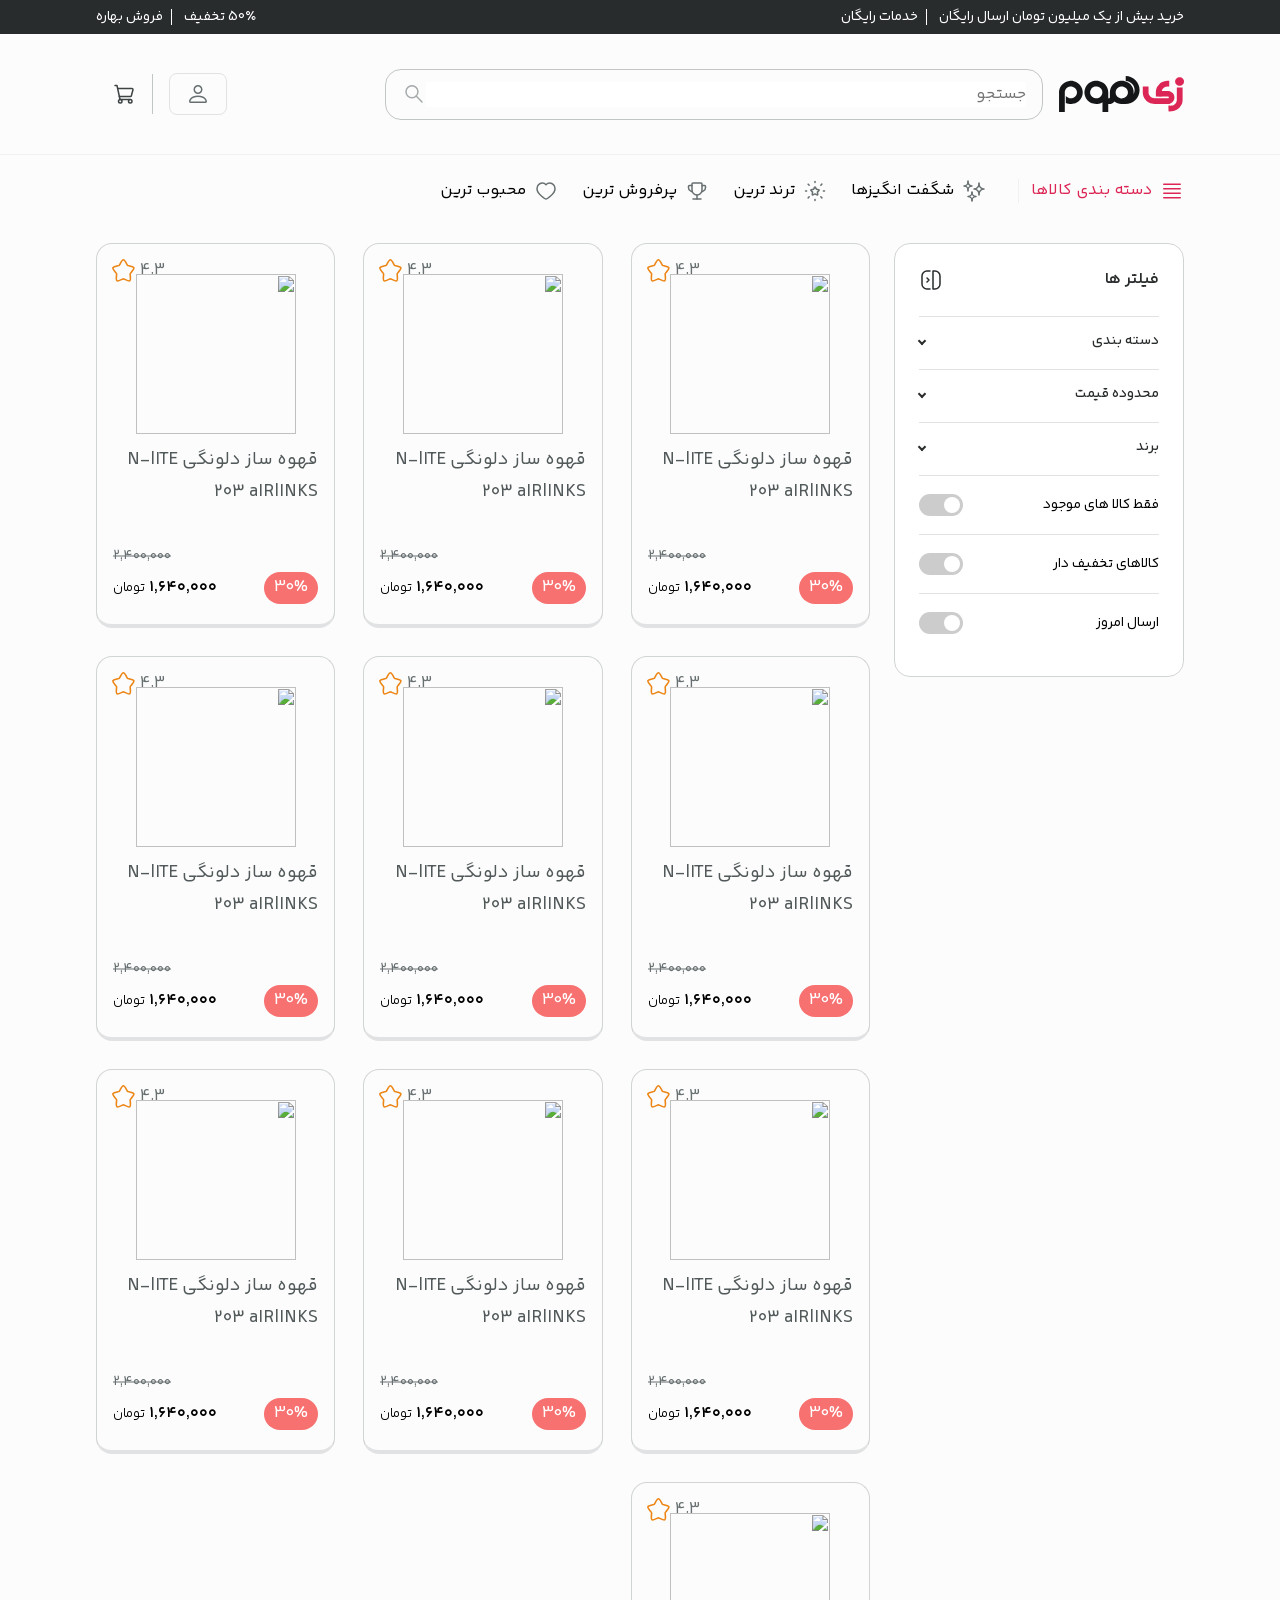
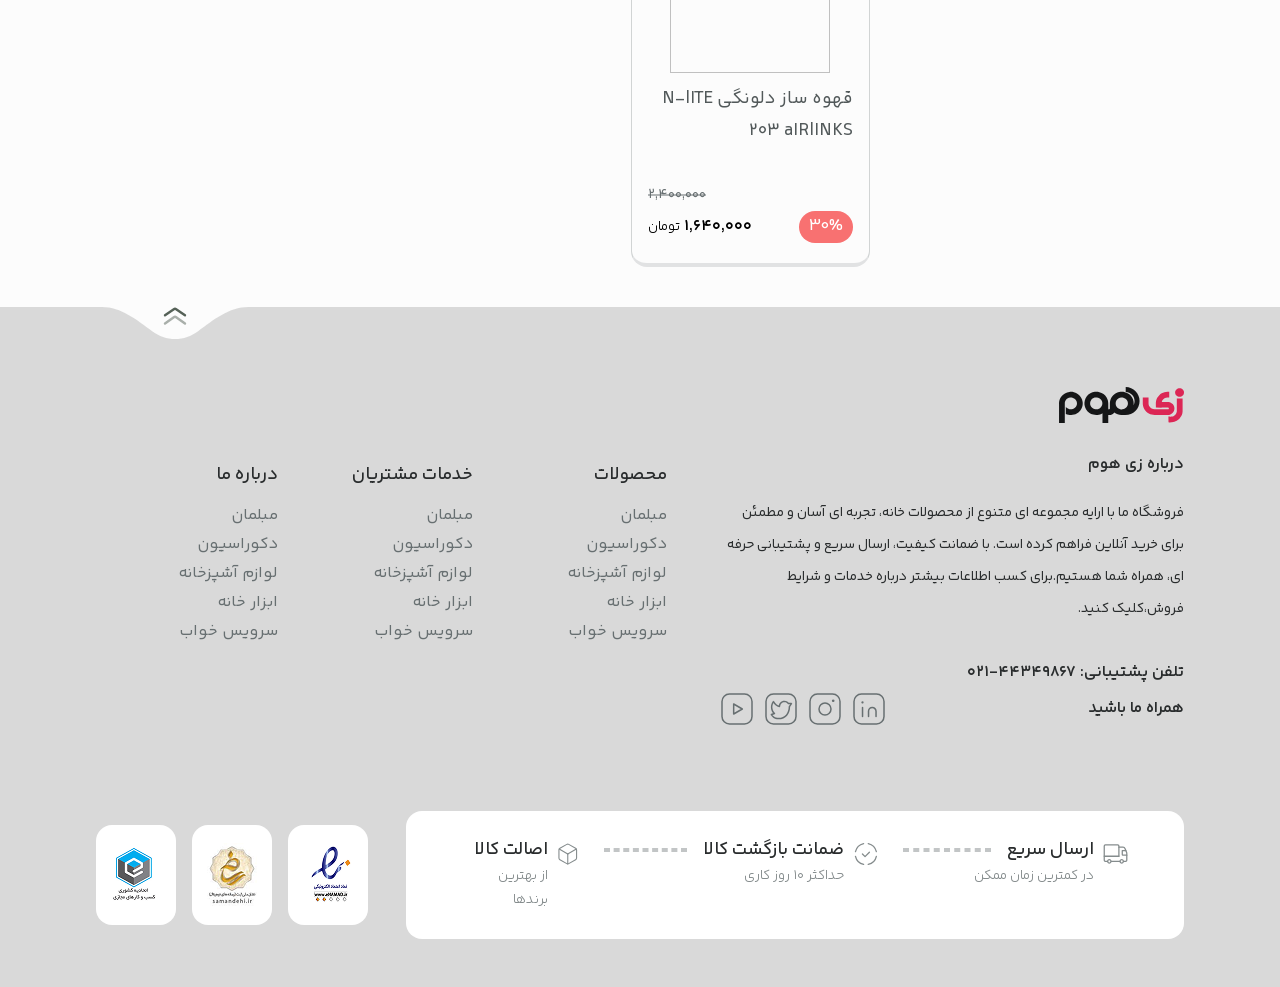
==== shop.html @ aaa4464a "update app.js / index.html" ====
<!DOCTYPE html>
<html lang="fa" dir="rtl">

<head>
    <meta charset="UTF-8">
    <meta name="viewport" content="width=device-width, initial-scale=1.0">
    <title>Document</title>
    <link rel="stylesheet" href="style/style.css">
    <link rel="stylesheet" href="style/category.css">
</head>

<body>
    <!-- Header -->
    <header class="header">
        <div class="container-fluid">
            <!-- Top Header -->
            <div class="bg-header">
                <div class="container">
                    <div class="t-header">
                        <!-- Top Right Header -->
                        <div class="t-r-header">
                            <span>خرید بیش از یک میلیون تومان ارسال رایگان</span>
                            <span>خدمات رایگان</span>
                        </div>
                        <!-- Top Left Header -->
                        <div class="t-l-header">
                            <span>50٪ تخفیف</span>
                            <span>فروش بهاره</span>
                        </div>
                    </div>
                </div>
            </div>
            <!-- Main Header -->
            <div class="container">
                <!-- Main Header -->
                <div class="m-header">
                    <!-- Logo & Search -->
                    <div class="l-s-container">
                        <div class="logo-h">
                            <img src="images/Logo.svg" alt="">
                        </div>
                        <div class="search-h">
                            <form action="" method="get">
                                <input type="text" placeholder="جستجو ">
                                <button>
                                    <svg xmlns="http://www.w3.org/2000/svg" width="24" height="24" viewBox="0 0 24 24"
                                        fill="none">
                                        <path
                                            d="M14.1931 5.58187C16.525 7.91369 16.525 11.6943 14.1931 14.0261C11.8613 16.358 8.08069 16.358 5.74887 14.0261C3.41704 11.6943 3.41704 7.91369 5.74887 5.58187C8.08069 3.25005 11.8613 3.25005 14.1931 5.58187"
                                            stroke="#A4A9AA" stroke-width="1.5" stroke-linecap="round"
                                            stroke-linejoin="round" />
                                        <path d="M14.1499 14.06L19.9999 19.99" stroke="#A4A9AA" stroke-width="1.5"
                                            stroke-linecap="round" stroke-linejoin="round" />
                                    </svg>
                                </button>
                            </form>
                        </div>
                    </div>
                    <!-- Account & Cart -->
                    <div class="a-c-container">
                        <div class="account-icon">
                            <svg xmlns="http://www.w3.org/2000/svg" width="24" height="24" viewBox="0 0 24 24"
                                fill="none">
                                <path
                                    d="M12 12C14.4853 12 16.5 9.98528 16.5 7.5C16.5 5.01472 14.4853 3 12 3C9.51472 3 7.5 5.01472 7.5 7.5C7.5 9.98528 9.51472 12 12 12ZM15 7.5C15 9.15685 13.6569 10.5 12 10.5C10.3431 10.5 9 9.15685 9 7.5C9 5.84315 10.3431 4.5 12 4.5C13.6569 4.5 15 5.84315 15 7.5Z"
                                    fill="#676F71" />
                                <path
                                    d="M21 19.5C21 21 19.5 21 19.5 21H4.5C4.5 21 3 21 3 19.5C3 18 4.5 13.5 12 13.5C19.5 13.5 21 18 21 19.5ZM19.5 19.4948C19.4978 19.1246 19.2693 18.0157 18.2518 16.9982C17.2734 16.0198 15.4336 15 12 15C8.56632 15 6.72653 16.0198 5.74815 16.9982C4.73063 18.0157 4.50214 19.1246 4.5 19.4948H19.5Z"
                                    fill="#676F71" />
                            </svg>
                        </div>
                        <div class="nav-m-icon">
                            <svg xmlns="http://www.w3.org/2000/svg" width="24" height="24" viewBox="0 0 24 24"
                                fill="currentColor">
                                <path
                                    d="M21 7.75H3C2.59 7.75 2.25 7.41 2.25 7C2.25 6.59 2.59 6.25 3 6.25H21C21.41 6.25 21.75 6.59 21.75 7C21.75 7.41 21.41 7.75 21 7.75Z"
                                    fill="currentColor" />
                                <path
                                    d="M21 12.75H3C2.59 12.75 2.25 12.41 2.25 12C2.25 11.59 2.59 11.25 3 11.25H21C21.41 11.25 21.75 11.59 21.75 12C21.75 12.41 21.41 12.75 21 12.75Z"
                                    fill="currentColor" />
                                <path
                                    d="M21 17.75H3C2.59 17.75 2.25 17.41 2.25 17C2.25 16.59 2.59 16.25 3 16.25H21C21.41 16.25 21.75 16.59 21.75 17C21.75 17.41 21.41 17.75 21 17.75Z"
                                    fill="currentColor" />
                            </svg>
                        </div>
                        <div class="cart-icon">
                            <svg xmlns="http://www.w3.org/2000/svg" width="24" height="24" viewBox="0 0 24 24"
                                fill="none">
                                <path d="M8 17.5L5 3.5H3" stroke="#3E4344" stroke-width="1.5" stroke-linecap="round"
                                    stroke-linejoin="round" />
                                <path d="M8.25 17.5H18.25" stroke="#3E4344" stroke-width="1.5" stroke-linecap="round"
                                    stroke-linejoin="round" />
                                <circle cx="18.25" cy="19.25" r="1.75" stroke="#3E4344" stroke-width="1.5"
                                    stroke-linecap="round" stroke-linejoin="round" />
                                <circle cx="8.25" cy="19.25" r="1.75" stroke="#3E4344" stroke-width="1.5"
                                    stroke-linecap="round" stroke-linejoin="round" />
                                <path
                                    d="M5.64282 6.5H19.9994C20.3101 6.5 20.6031 6.64438 20.7924 6.89073C20.9817 7.13708 21.0457 7.45741 20.9657 7.75759L19.3662 13.7576C19.2495 14.1954 18.853 14.5 18.4 14.5H7.35712"
                                    stroke="#3E4344" stroke-width="1.5" stroke-linecap="round"
                                    stroke-linejoin="round" />
                            </svg>
                        </div>
                        <div class="off-canvas-nav">
                            <div class="h-off-canvas">
                                <div class="close-off-canvas">
                                    <svg xmlns="http://www.w3.org/2000/svg" width="24" height="24" viewBox="0 0 24 24"
                                        fill="currentColor">
                                        <path
                                            d="M9.16937 15.5801C8.97937 15.5801 8.78938 15.5101 8.63938 15.3601C8.34938 15.0701 8.34938 14.5901 8.63938 14.3001L14.2994 8.64011C14.5894 8.35011 15.0694 8.35011 15.3594 8.64011C15.6494 8.93011 15.6494 9.41011 15.3594 9.70011L9.69937 15.3601C9.55937 15.5101 9.35937 15.5801 9.16937 15.5801Z"
                                            fill="currentColor" />
                                        <path
                                            d="M14.8294 15.5801C14.6394 15.5801 14.4494 15.5101 14.2994 15.3601L8.63938 9.70011C8.34938 9.41011 8.34938 8.93011 8.63938 8.64011C8.92937 8.35011 9.40937 8.35011 9.69937 8.64011L15.3594 14.3001C15.6494 14.5901 15.6494 15.0701 15.3594 15.3601C15.2094 15.5101 15.0194 15.5801 14.8294 15.5801Z"
                                            fill="currentColor" />
                                        <path
                                            d="M15 22.75H9C3.57 22.75 1.25 20.43 1.25 15V9C1.25 3.57 3.57 1.25 9 1.25H15C20.43 1.25 22.75 3.57 22.75 9V15C22.75 20.43 20.43 22.75 15 22.75ZM9 2.75C4.39 2.75 2.75 4.39 2.75 9V15C2.75 19.61 4.39 21.25 9 21.25H15C19.61 21.25 21.25 19.61 21.25 15V9C21.25 4.39 19.61 2.75 15 2.75H9Z"
                                            fill="currentColor" />
                                    </svg>
                                </div>
                                <div class="off-canvas-search">
                                    <form action="" method="get">
                                        <input type="text" placeholder="جستجو ">
                                        <button>
                                            <svg xmlns="http://www.w3.org/2000/svg" width="24" height="24"
                                                viewBox="0 0 24 24" fill="none">
                                                <path
                                                    d="M14.1931 5.58187C16.525 7.91369 16.525 11.6943 14.1931 14.0261C11.8613 16.358 8.08069 16.358 5.74887 14.0261C3.41704 11.6943 3.41704 7.91369 5.74887 5.58187C8.08069 3.25005 11.8613 3.25005 14.1931 5.58187"
                                                    stroke="#A4A9AA" stroke-width="1.5" stroke-linecap="round"
                                                    stroke-linejoin="round"></path>
                                                <path d="M14.1499 14.06L19.9999 19.99" stroke="#A4A9AA"
                                                    stroke-width="1.5" stroke-linecap="round" stroke-linejoin="round">
                                                </path>
                                            </svg>
                                        </button>
                                    </form>
                                </div>
                            </div>
                            <div class="b-off-canvas">
                                <div class="menu-off-canvas">
                                    <!-- Nav Category Mobile -->
                                    <ul class="nav-m-mega-menu">
                                        <li>
                                            <a href="#">
                                                <svg xmlns="http://www.w3.org/2000/svg" width="24" height="24"
                                                    viewBox="0 0 24 24" fill="currentColor">
                                                    <path fill-rule="evenodd" clip-rule="evenodd"
                                                        d="M3 18.75C3 18.3358 3.33579 18 3.75 18H20.25C20.6642 18 21 18.3358 21 18.75C21 19.1642 20.6642 19.5 20.25 19.5H3.75C3.33579 19.5 3 19.1642 3 18.75Z">
                                                    </path>
                                                    <path fill-rule="evenodd" clip-rule="evenodd"
                                                        d="M3 14.25C3 13.8358 3.33579 13.5 3.75 13.5H20.25C20.6642 13.5 21 13.8358 21 14.25C21 14.6642 20.6642 15 20.25 15H3.75C3.33579 15 3 14.6642 3 14.25Z">
                                                    </path>
                                                    <path fill-rule="evenodd" clip-rule="evenodd"
                                                        d="M3 9.75C3 9.33579 3.33579 9 3.75 9H20.25C20.6642 9 21 9.33579 21 9.75C21 10.1642 20.6642 10.5 20.25 10.5H3.75C3.33579 10.5 3 10.1642 3 9.75Z">
                                                    </path>
                                                    <path fill-rule="evenodd" clip-rule="evenodd"
                                                        d="M3 5.25C3 4.83579 3.33579 4.5 3.75 4.5H20.25C20.6642 4.5 21 4.83579 21 5.25C21 5.66421 20.6642 6 20.25 6H3.75C3.33579 6 3 5.66421 3 5.25Z">
                                                    </path>
                                                </svg>
                                                دسته بندی ها
                                            </a>
                                            <svg xmlns="http://www.w3.org/2000/svg" width="24" height="24"
                                                viewBox="0 0 24 24" fill="currentColor">
                                                <path
                                                    d="M11.9995 16.8001C11.2995 16.8001 10.5995 16.5301 10.0695 16.0001L3.54953 9.48014C3.25953 9.19014 3.25953 8.71014 3.54953 8.42014C3.83953 8.13014 4.31953 8.13014 4.60953 8.42014L11.1295 14.9401C11.6095 15.4201 12.3895 15.4201 12.8695 14.9401L19.3895 8.42014C19.6795 8.13014 20.1595 8.13014 20.4495 8.42014C20.7395 8.71014 20.7395 9.19014 20.4495 9.48014L13.9295 16.0001C13.3995 16.5301 12.6995 16.8001 11.9995 16.8001Z"
                                                    fill="currentColor" />
                                            </svg>
                                            <ul></ul>
                                        </li>
                                    </ul>
                                    <!-- Nav Mobile -->
                                    <ul>
                                        <li>
                                            <a href="#">
                                                <svg xmlns="http://www.w3.org/2000/svg" width="24" height="24"
                                                    viewBox="0 0 24 24" fill="none">
                                                    <path fill-rule="evenodd" clip-rule="evenodd"
                                                        d="M5.99776 2.99622C5.99776 5.20628 4.20615 6.99788 1.99609 6.99788C4.20615 6.99788 5.99776 8.78949 5.99776 10.9995C5.99776 8.78949 7.78937 6.99788 9.99943 6.99788C7.78937 6.99788 5.99776 5.20628 5.99776 2.99622Z"
                                                        stroke="#676F71" stroke-width="1.5" stroke-linecap="round"
                                                        stroke-linejoin="round"></path>
                                                    <path fill-rule="evenodd" clip-rule="evenodd"
                                                        d="M17.0021 15.0012C17.0021 12.2387 14.7626 9.99915 12 9.99915C14.7626 9.99915 17.0021 7.75964 17.0021 4.99707C17.0021 7.75964 19.2416 9.99915 22.0042 9.99915C19.2416 9.99915 17.0021 12.2387 17.0021 15.0012Z"
                                                        stroke="#676F71" stroke-width="1.5" stroke-linecap="round"
                                                        stroke-linejoin="round"></path>
                                                    <path d="M17.0022 15.0012V16.0016" stroke="#676F71"
                                                        stroke-width="1.5" stroke-linecap="round"
                                                        stroke-linejoin="round"></path>
                                                    <path d="M17.0022 4.99706V3.99664" stroke="#676F71"
                                                        stroke-width="1.5" stroke-linecap="round"
                                                        stroke-linejoin="round"></path>
                                                    <path d="M9.99923 21.0037V22.0041" stroke="#676F71"
                                                        stroke-width="1.5" stroke-linecap="round"
                                                        stroke-linejoin="round"></path>
                                                    <path d="M9.99923 14.0008V13.0004" stroke="#676F71"
                                                        stroke-width="1.5" stroke-linecap="round"
                                                        stroke-linejoin="round"></path>
                                                    <path d="M5.99777 10.9996V12" stroke="#676F71" stroke-width="1.5"
                                                        stroke-linecap="round" stroke-linejoin="round"></path>
                                                    <path d="M5.99777 1.99585V2.99627" stroke="#676F71"
                                                        stroke-width="1.5" stroke-linecap="round"
                                                        stroke-linejoin="round"></path>
                                                    <path fill-rule="evenodd" clip-rule="evenodd"
                                                        d="M9.99923 13.5006C9.99923 15.7107 8.20762 17.5023 5.99756 17.5023C8.20762 17.5023 9.99923 19.2939 9.99923 21.5039C9.99923 19.2939 11.7908 17.5023 14.0009 17.5023C11.7908 17.5023 9.99923 15.7107 9.99923 13.5006Z"
                                                        stroke="#676F71" stroke-width="1.5" stroke-linecap="round"
                                                        stroke-linejoin="round"></path>
                                                </svg>
                                                شگفت انگیزها
                                            </a>
                                        </li>
                                        <li>
                                            <a href="#">
                                                <svg xmlns="http://www.w3.org/2000/svg" width="24" height="24"
                                                    viewBox="0 0 24 24" fill="none">
                                                    <path fill-rule="evenodd" clip-rule="evenodd"
                                                        d="M11.9992 14.884L14.0052 15.938C14.3952 16.143 14.8522 15.812 14.7772 15.377L14.3942 13.144L16.0172 11.564C16.3332 11.256 16.1592 10.719 15.7222 10.656L13.4802 10.33L12.4772 8.297C12.2822 7.901 11.7182 7.901 11.5222 8.297L10.5202 10.33L8.27824 10.656C7.84124 10.719 7.66724 11.256 7.98324 11.564L9.60624 13.144L9.22324 15.377C9.14824 15.812 9.60524 16.143 9.99524 15.938L12.0012 14.884H11.9992V14.884Z"
                                                        stroke="#676F71" stroke-width="1.5" stroke-linecap="round"
                                                        stroke-linejoin="round"></path>
                                                    <path d="M21.4999 12H20.3999" stroke="#676F71" stroke-width="1.5"
                                                        stroke-linecap="round" stroke-linejoin="round"></path>
                                                    <path d="M3.6 12H2.5" stroke="#676F71" stroke-width="1.5"
                                                        stroke-linecap="round" stroke-linejoin="round"></path>
                                                    <path d="M18.8601 5.14001L17.8101 6.19001" stroke="#676F71"
                                                        stroke-width="1.5" stroke-linecap="round"
                                                        stroke-linejoin="round"></path>
                                                    <path d="M5.16016 18.89L6.22016 17.83" stroke="#676F71"
                                                        stroke-width="1.5" stroke-linecap="round"
                                                        stroke-linejoin="round"></path>
                                                    <path d="M5.14014 5.15997L6.19014 6.21997" stroke="#676F71"
                                                        stroke-width="1.5" stroke-linecap="round"
                                                        stroke-linejoin="round"></path>
                                                    <path d="M18.8901 18.86L17.8301 17.81" stroke="#676F71"
                                                        stroke-width="1.5" stroke-linecap="round"
                                                        stroke-linejoin="round"></path>
                                                    <path d="M12 20.44V21.5" stroke="#676F71" stroke-width="1.5"
                                                        stroke-linecap="round" stroke-linejoin="round"></path>
                                                    <path d="M12 2.5V3.56" stroke="#676F71" stroke-width="1.5"
                                                        stroke-linecap="round" stroke-linejoin="round"></path>
                                                </svg>
                                                ترند ترین
                                            </a>
                                        </li>
                                        <li>
                                            <a href="#">
                                                <svg xmlns="http://www.w3.org/2000/svg" width="24" height="24"
                                                    viewBox="0 0 24 24" fill="none">
                                                    <path fill-rule="evenodd" clip-rule="evenodd"
                                                        d="M8 4H16C16.5523 4 17 4.44772 17 5V11C17 13.7614 14.7614 16 12 16V16C9.23858 16 7 13.7614 7 11V5C7 4.44772 7.44772 4 8 4Z"
                                                        stroke="#676F71" stroke-width="1.5" stroke-linecap="round"
                                                        stroke-linejoin="round"></path>
                                                    <path
                                                        d="M16.6733 12.7801L18.5653 11.8341C19.7511 11.2412 20.5001 10.0293 20.5001 8.70361V7.3667C20.5001 6.88345 20.1084 6.4917 19.6251 6.4917H17.0001"
                                                        stroke="#676F71" stroke-width="1.5" stroke-linecap="round"
                                                        stroke-linejoin="round"></path>
                                                    <path d="M12 20V16" stroke="#676F71" stroke-width="1.5"
                                                        stroke-linecap="round" stroke-linejoin="round"></path>
                                                    <path d="M16 20H8" stroke="#676F71" stroke-width="1.5"
                                                        stroke-linecap="round" stroke-linejoin="round"></path>
                                                    <path
                                                        d="M7.32677 12.7801L5.43477 11.8341C4.24903 11.2412 3.50001 10.0293 3.5 8.70361V7.3667C3.5 6.88345 3.89175 6.4917 4.375 6.4917H7"
                                                        stroke="#676F71" stroke-width="1.5" stroke-linecap="round"
                                                        stroke-linejoin="round"></path>
                                                </svg>
                                                پرفروش ترین
                                            </a>
                                        </li>
                                        <li>
                                            <a href="#">
                                                <svg xmlns="http://www.w3.org/2000/svg" width="24" height="24"
                                                    viewBox="0 0 24 24" fill="none">
                                                    <path fill-rule="evenodd" clip-rule="evenodd"
                                                        d="M15.696 4C18.871 4 21 6.98 21 9.755C21 15.388 12.161 20 12 20C11.839 20 3 15.388 3 9.755C3 6.98 5.129 4 8.304 4C10.119 4 11.311 4.905 12 5.711C12.689 4.905 13.881 4 15.696 4Z"
                                                        stroke="#676F71" stroke-width="1.5" stroke-linecap="round"
                                                        stroke-linejoin="round"></path>
                                                </svg>
                                                محبوب ترین
                                            </a>
                                        </li>
                                    </ul>
                                </div>
                            </div>
                        </div>
                    </div>
                </div>
            </div>
            <!-- Nav -->
            <div class="nav-container">
                <div class="container">
                    <div class="nav">
                        <nav>
                            <ul class="mega-menu">
                                <li>
                                    <a href="#">
                                        <svg xmlns="http://www.w3.org/2000/svg" width="24" height="24"
                                            viewBox="0 0 24 24" fill="currentColor">
                                            <path fill-rule="evenodd" clip-rule="evenodd"
                                                d="M3 18.75C3 18.3358 3.33579 18 3.75 18H20.25C20.6642 18 21 18.3358 21 18.75C21 19.1642 20.6642 19.5 20.25 19.5H3.75C3.33579 19.5 3 19.1642 3 18.75Z" />
                                            <path fill-rule="evenodd" clip-rule="evenodd"
                                                d="M3 14.25C3 13.8358 3.33579 13.5 3.75 13.5H20.25C20.6642 13.5 21 13.8358 21 14.25C21 14.6642 20.6642 15 20.25 15H3.75C3.33579 15 3 14.6642 3 14.25Z" />
                                            <path fill-rule="evenodd" clip-rule="evenodd"
                                                d="M3 9.75C3 9.33579 3.33579 9 3.75 9H20.25C20.6642 9 21 9.33579 21 9.75C21 10.1642 20.6642 10.5 20.25 10.5H3.75C3.33579 10.5 3 10.1642 3 9.75Z" />
                                            <path fill-rule="evenodd" clip-rule="evenodd"
                                                d="M3 5.25C3 4.83579 3.33579 4.5 3.75 4.5H20.25C20.6642 4.5 21 4.83579 21 5.25C21 5.66421 20.6642 6 20.25 6H3.75C3.33579 6 3 5.66421 3 5.25Z" />
                                        </svg>
                                        دسته بندی کالاها
                                    </a>
                                    <div class="pishro-megamenu">
                                        <ul>
                                            <li>
                                                <a href="#">
                                                    <svg xmlns="http://www.w3.org/2000/svg" width="24" height="24"
                                                        viewBox="0 0 24 24" fill="none">
                                                        <path d="M5 18.196V21" stroke="currentColor" stroke-width="1.5"
                                                            stroke-linecap="round" stroke-linejoin="round" />
                                                        <path d="M19 18.196V21" stroke="currentColor" stroke-width="1.5"
                                                            stroke-linecap="round" stroke-linejoin="round" />
                                                        <path
                                                            d="M20 11V8C20 6.89543 19.1046 6 18 6H6C4.89543 6 4 6.89543 4 8V11"
                                                            stroke="currentColor" stroke-width="1.5"
                                                            stroke-linecap="round" stroke-linejoin="round" />
                                                        <path fill-rule="evenodd" clip-rule="evenodd"
                                                            d="M16 15H8C6.89543 15 6 14.1046 6 13V13C6 11.8954 5.10457 11 4 11V11C2.89543 11 2 11.8954 2 13V13C2 16.3137 4.68629 19 8 19H16C19.3137 19 22 16.3137 22 13V13C22 11.8954 21.1046 11 20 11V11C18.8954 11 18 11.8954 18 13V13C18 14.1046 17.1046 15 16 15Z"
                                                            stroke="currentColor" stroke-width="1.5"
                                                            stroke-linecap="round" stroke-linejoin="round" />
                                                    </svg>
                                                    مبلمان
                                                </a>
                                                <ul>
                                                    <li><a href="#">قهوه ساز خانگی</a>
                                                        <ul>
                                                            <li><a href="#">قهوه ساز بوش</a> </li>
                                                            <li><a href="#">قهوه ساز سیسیلی</a> </li>
                                                            <li><a href="#">قهوه ساز فکر</a> </li>
                                                            <li><a href="#">قهوه ساز مباشی</a> </li>
                                                        </ul>
                                                    </li>
                                                    <li><a href="#">قهوه ساز صنعتی</a>
                                                        <ul>
                                                            <li><a href="#">قهوه ساز بیزرا</a> </li>
                                                            <li><a href="#">قهوه ساز سیسیلی</a> </li>
                                                            <li><a href="#">قهوه ساز فکر</a> </li>
                                                            <li><a href="#">قهوه ساز مباشی</a> </li>
                                                        </ul>
                                                    </li>
                                                    <li><a href="#">قهوه ساز کپسولی</a>
                                                        <ul>
                                                            <li><a href="#">قهوه ساز پیتالسازی</a> </li>
                                                            <li><a href="#">قهوه ساز سیسیلی</a> </li>
                                                            <li><a href="#">قهوه ساز فکر</a> </li>
                                                            <li><a href="#">قهوه ساز مباشی</a> </li>
                                                        </ul>
                                                    </li>
                                                    <li><a href="#">قهوه ساز مسافرتی</a>
                                                        <ul>
                                                            <li><a href="#">قهوه ساز پیپاموکا</a> </li>
                                                            <li><a href="#">قهوه ساز سیسیلی</a> </li>
                                                            <li><a href="#">قهوه ساز فکر</a> </li>
                                                            <li><a href="#">قهوه ساز مباشی</a> </li>
                                                        </ul>
                                                    </li>
                                                </ul>
                                            </li>
                                            <li>
                                                <a href="#">
                                                    <svg xmlns="http://www.w3.org/2000/svg" width="24" height="24"
                                                        viewBox="0 0 24 24" fill="none">
                                                        <path d="M17 21L18.0001 14" stroke="currentColor"
                                                            stroke-width="1.5" stroke-linecap="round"
                                                            stroke-linejoin="round" />
                                                        <path
                                                            d="M21.5002 14H18.0002C15.6686 10.8114 14.4399 6.94968 14.5002 3"
                                                            stroke="currentColor" stroke-width="1.5"
                                                            stroke-linecap="round" stroke-linejoin="round" />
                                                        <path d="M7.50007 21L6.5 14" stroke="currentColor"
                                                            stroke-width="1.5" stroke-linecap="round"
                                                            stroke-linejoin="round" />
                                                        <path d="M3 14H6.49994C8.83153 10.8114 10.0603 6.94968 10 3"
                                                            stroke="currentColor" stroke-width="1.5"
                                                            stroke-linecap="round" stroke-linejoin="round" />
                                                        <path
                                                            d="M3 21V5C3 3.89543 3.89543 3 5 3H19.5C20.6046 3 21.5 3.89543 21.5 5V21"
                                                            stroke="currentColor" stroke-width="1.5"
                                                            stroke-linecap="round" stroke-linejoin="round" />
                                                        <path d="M22.5 21H1.5" stroke="currentColor" stroke-width="1.5"
                                                            stroke-linecap="round" stroke-linejoin="round" />
                                                        <path d="M17 17H7" stroke="currentColor" stroke-width="1.5"
                                                            stroke-linecap="round" stroke-linejoin="round" />
                                                    </svg>
                                                    دکوراسیون داخلی
                                                </a>
                                            </li>
                                            <li>
                                                <a href="#">
                                                    <svg xmlns="http://www.w3.org/2000/svg" width="24" height="24"
                                                        viewBox="0 0 24 24" fill="none">
                                                        <path d="M5 4.15997H3" stroke="currentColor" stroke-width="1.5"
                                                            stroke-linecap="round" stroke-linejoin="round" />
                                                        <path d="M21 4.15997H19" stroke="currentColor"
                                                            stroke-width="1.5" stroke-linecap="round"
                                                            stroke-linejoin="round" />
                                                        <path d="M4 21H20" stroke="currentColor" stroke-width="1.5"
                                                            stroke-linecap="round" stroke-linejoin="round" />
                                                        <path fill-rule="evenodd" clip-rule="evenodd"
                                                            d="M6 3H18C18.5523 3 19 3.44772 19 4V10C19 11.6569 17.6569 13 16 13H8C6.34315 13 5 11.6569 5 10V4C5 3.44772 5.44772 3 6 3Z"
                                                            stroke="currentColor" stroke-width="1.5"
                                                            stroke-linecap="round" stroke-linejoin="round" />
                                                        <path d="M6 18V17" stroke="currentColor" stroke-width="1.5"
                                                            stroke-linecap="round" stroke-linejoin="round" />
                                                        <path d="M9 18V16" stroke="currentColor" stroke-width="1.5"
                                                            stroke-linecap="round" stroke-linejoin="round" />
                                                        <path d="M12 18V17" stroke="currentColor" stroke-width="1.5"
                                                            stroke-linecap="round" stroke-linejoin="round" />
                                                        <path d="M15 18V16" stroke="currentColor" stroke-width="1.5"
                                                            stroke-linecap="round" stroke-linejoin="round" />
                                                        <path d="M18 18V17" stroke="currentColor" stroke-width="1.5"
                                                            stroke-linecap="round" stroke-linejoin="round" />
                                                    </svg>
                                                    لوازم آشپزخانه</a>
                                                <ul>
                                                    <li><a href="#">مربوط به خانگی</a>
                                                        <ul>
                                                            <li><a href="#">مورد اول خانگی</a> </li>
                                                            <li><a href="#">قهوه ساز سیسیلی</a> </li>
                                                            <li><a href="#">قهوه ساز فکر</a> </li>
                                                            <li><a href="#">قهوه ساز مباشی</a> </li>
                                                        </ul>
                                                    </li>
                                                    <li><a href="#">قهوه ساز صنعتی</a>
                                                        <ul>
                                                            <li><a href="#">قهوه ساز بیزرا</a> </li>
                                                            <li><a href="#">قهوه ساز سیسیلی</a> </li>
                                                            <li><a href="#">قهوه ساز فکر</a> </li>
                                                            <li><a href="#">قهوه ساز مباشی</a> </li>
                                                        </ul>
                                                    </li>
                                                    <li><a href="#">قهوه ساز کپسولی</a>
                                                        <ul>
                                                            <li><a href="#">قهوه ساز پیتالسازی</a> </li>
                                                            <li><a href="#">قهوه ساز سیسیلی</a> </li>
                                                            <li><a href="#">قهوه ساز فکر</a> </li>
                                                            <li><a href="#">قهوه ساز مباشی</a> </li>
                                                        </ul>
                                                    </li>
                                                    <li><a href="#">قهوه ساز مسافرتی</a>
                                                        <ul>
                                                            <li><a href="#">قهوه ساز پیپاموکا</a> </li>
                                                            <li><a href="#">قهوه ساز سیسیلی</a> </li>
                                                            <li><a href="#">قهوه ساز فکر</a> </li>
                                                            <li><a href="#">قهوه ساز مباشی</a> </li>
                                                        </ul>
                                                    </li>
                                                </ul>
                                            </li>
                                            <li>
                                                <a href="#">
                                                    <svg xmlns="http://www.w3.org/2000/svg" width="24" height="24"
                                                        viewBox="0 0 24 24" fill="none">
                                                        <path fill-rule="evenodd" clip-rule="evenodd"
                                                            d="M14.5268 9.12H11.4738C10.7908 9.12 10.3088 8.451 10.5248 7.804V7.804C10.8598 6.798 11.8008 6.12 12.8608 6.12H13.1388C14.1988 6.12 15.1398 6.798 15.4748 7.804V7.804C15.6908 8.451 15.2088 9.12 14.5268 9.12V9.12Z"
                                                            stroke="currentColor" stroke-width="1.5"
                                                            stroke-linecap="round" stroke-linejoin="round" />
                                                        <path
                                                            d="M6.99278 13.263H3.99978C3.38578 13.263 2.91678 13.811 3.01178 14.417L3.35578 16.617C3.65978 18.565 5.33678 20 7.30778 20H16.6918C18.6628 20 20.3398 18.565 20.6438 16.618L20.9878 14.418C21.0828 13.812 20.6138 13.264 19.9998 13.264H12.2628"
                                                            stroke="currentColor" stroke-width="1.5"
                                                            stroke-linecap="round" stroke-linejoin="round" />
                                                        <path
                                                            d="M13 6.12V6C13 4.343 14.343 3 16 3V3C17.657 3 19 4.343 19 6V13.263"
                                                            stroke="currentColor" stroke-width="1.5"
                                                            stroke-linecap="round" stroke-linejoin="round" />
                                                        <path fill-rule="evenodd" clip-rule="evenodd"
                                                            d="M10.158 17.263H9.105C7.943 17.263 7 16.321 7 15.158V13.153C7 12.516 7.516 12 8.153 12H11.11C11.747 12 12.263 12.516 12.263 13.153V15.158C12.263 16.321 11.321 17.263 10.158 17.263Z"
                                                            stroke="currentColor" stroke-width="1.5"
                                                            stroke-linecap="round" stroke-linejoin="round" />
                                                        <path d="M6.04 19.8L5 21" stroke="currentColor"
                                                            stroke-width="1.5" stroke-linecap="round"
                                                            stroke-linejoin="round" />
                                                        <path d="M19 21L17.96 19.8" stroke="currentColor"
                                                            stroke-width="1.5" stroke-linecap="round"
                                                            stroke-linejoin="round" />
                                                    </svg>
                                                    سرویس خواب و حمام</a>

                                                <ul>
                                                    <li><a href="#">قهوه ساز خانگی</a>
                                                        <ul>
                                                            <li><a href="#">قهوه ساز بوش</a> </li>
                                                            <li><a href="#">قهوه ساز سیسیلی</a> </li>
                                                            <li><a href="#">قهوه ساز فکر</a> </li>
                                                            <li><a href="#">قهوه ساز مباشی</a> </li>
                                                        </ul>
                                                    </li>
                                                    <li><a href="#">قهوه ساز صنعتی</a>
                                                        <ul>
                                                            <li><a href="#">قهوه ساز بیزرا</a> </li>
                                                            <li><a href="#">قهوه ساز سیسیلی</a> </li>
                                                            <li><a href="#">قهوه ساز فکر</a> </li>
                                                            <li><a href="#">قهوه ساز مباشی</a> </li>
                                                        </ul>
                                                    </li>
                                                    <li><a href="#">قهوه ساز کپسولی</a>

                                                    </li>
                                                    <li><a href="#">قهوه ساز مسافرتی</a>

                                                    </li>
                                                </ul>
                                            </li>
                                            <li>
                                                <a href="#">
                                                    <svg xmlns="http://www.w3.org/2000/svg" width="24" height="24"
                                                        viewBox="0 0 24 24" fill="none">
                                                        <path d="M12 21V10" stroke="currentColor" stroke-width="1.5"
                                                            stroke-linecap="round" stroke-linejoin="round" />
                                                        <path
                                                            d="M16 7L15.2279 9.31623C15.0918 9.72457 14.7097 10 14.2792 10H9.72076C9.29033 10 8.90819 9.72457 8.77208 9.31623L8 7"
                                                            stroke="currentColor" stroke-width="1.5"
                                                            stroke-linecap="round" stroke-linejoin="round" />
                                                        <path d="M7 21H17" stroke="currentColor" stroke-width="1.5"
                                                            stroke-linecap="round" stroke-linejoin="round" />
                                                        <path d="M10.5 14H13.5" stroke="currentColor" stroke-width="1.5"
                                                            stroke-linecap="round" stroke-linejoin="round" />
                                                        <path d="M10.5 17H13.5" stroke="currentColor" stroke-width="1.5"
                                                            stroke-linecap="round" stroke-linejoin="round" />
                                                        <rect x="5.5" y="3" width="13" height="4" rx="2"
                                                            stroke="currentColor" stroke-width="1.5"
                                                            stroke-linecap="round" stroke-linejoin="round" />
                                                    </svg>
                                                    نور پردازی و روشنایی</a>
                                            </li>
                                            <li>
                                                <a href="#">
                                                    <svg xmlns="http://www.w3.org/2000/svg" width="24" height="24"
                                                        viewBox="0 0 24 24" fill="none">
                                                        <path fill-rule="evenodd" clip-rule="evenodd"
                                                            d="M21 16.041V7.95902C21 7.24402 20.619 6.58402 20 6.22702L13 2.18602C12.381 1.82902 11.619 1.82902 11 2.18602L4 6.22602C3.381 6.58402 3 7.24402 3 7.95902V16.042C3 16.757 3.381 17.417 4 17.774L11 21.815C11.619 22.172 12.381 22.172 13 21.815L20 17.774C20.619 17.416 21 16.756 21 16.041Z"
                                                            stroke="currentColor" stroke-width="1.5"
                                                            stroke-linecap="round" stroke-linejoin="round" />
                                                        <path d="M12 22.08V12" stroke="currentColor" stroke-width="1.5"
                                                            stroke-linecap="round" stroke-linejoin="round" />
                                                        <path d="M12 12L20.73 6.96002" stroke="currentColor"
                                                            stroke-width="1.5" stroke-linecap="round"
                                                            stroke-linejoin="round" />
                                                        <path d="M3.27002 6.96002L12 12" stroke="currentColor"
                                                            stroke-width="1.5" stroke-linecap="round"
                                                            stroke-linejoin="round" />
                                                    </svg>
                                                    لوازم سازماندهی</a>
                                            </li>
                                            <li>
                                                <a href="#">
                                                    <svg xmlns="http://www.w3.org/2000/svg" width="24" height="24"
                                                        viewBox="0 0 24 24" fill="none">
                                                        <path
                                                            d="M5.74002 11.26L2.80002 8.32002C2.39999 7.91945 2.39999 7.27058 2.80002 6.87002L5.87002 3.80002C6.27058 3.39999 6.91945 3.39999 7.32002 3.80002L9.26002 5.74002"
                                                            stroke="currentColor" stroke-width="1.5"
                                                            stroke-linecap="round" stroke-linejoin="round" />
                                                        <path
                                                            d="M18.2602 14.74L20.2002 16.68C20.6003 17.0806 20.6003 17.7294 20.2002 18.13L17.1302 21.2C16.7297 21.6 16.0808 21.6 15.6802 21.2L12.7402 18.26"
                                                            stroke="currentColor" stroke-width="1.5"
                                                            stroke-linecap="round" stroke-linejoin="round" />
                                                        <path
                                                            d="M11.7663 9.10205L4.14848 16.7199C3.588 17.279 3.36871 18.0949 3.57333 18.8598C3.77795 19.6246 4.37534 20.222 5.14017 20.4266C5.905 20.6312 6.72088 20.4119 7.28007 19.8514L14.8979 12.2336"
                                                            stroke="currentColor" stroke-width="1.5"
                                                            stroke-linecap="round" stroke-linejoin="round" />
                                                        <path
                                                            d="M11.7664 9.10209C11.3334 7.83362 11.4303 6.44414 12.035 5.248C12.6398 4.05185 13.7013 3.15012 14.9795 2.7468C15.6206 2.53367 16.2994 2.45773 16.9717 2.5239C17.3494 2.57434 17.6654 2.83545 17.7861 3.19684C17.9068 3.55824 17.8112 3.95683 17.5396 4.2241L15.7354 6.02824C15.6416 6.122 15.5889 6.24918 15.5889 6.38179C15.5889 6.5144 15.6416 6.64158 15.7354 6.73533L17.2647 8.26469C17.46 8.45995 17.7766 8.45995 17.9719 8.26469L19.7759 6.46055C20.0432 6.189 20.4418 6.09334 20.8032 6.21404C21.1646 6.33473 21.4257 6.6507 21.4761 7.02836C21.5424 7.70071 21.4664 8.37947 21.2532 9.02055C20.85 10.2988 19.9483 11.3604 18.7521 11.9651C17.556 12.5699 16.1665 12.6667 14.898 12.2337"
                                                            stroke="currentColor" stroke-width="1.5"
                                                            stroke-linecap="round" stroke-linejoin="round" />
                                                    </svg>
                                                    ابزار و تجهیزات خانه</a>
                                            </li>
                                            <li>
                                                <a href="#">
                                                    <svg xmlns="http://www.w3.org/2000/svg" width="24" height="24"
                                                        viewBox="0 0 24 24" fill="none">
                                                        <path fill-rule="evenodd" clip-rule="evenodd"
                                                            d="M3 16H13C13.5523 16 14 16.4477 14 17V19H2V17C2 16.4477 2.44772 16 3 16Z"
                                                            stroke="currentColor" stroke-width="1.5"
                                                            stroke-linecap="round" stroke-linejoin="round" />
                                                        <path d="M14 21V19" stroke="currentColor" stroke-width="1.5"
                                                            stroke-linecap="round" stroke-linejoin="round" />
                                                        <path d="M2 21V19" stroke="currentColor" stroke-width="1.5"
                                                            stroke-linecap="round" stroke-linejoin="round" />
                                                        <path fill-rule="evenodd" clip-rule="evenodd"
                                                            d="M4 12H12C12.5523 12 13 12.4477 13 13V16H3V13C3 12.4477 3.44772 12 4 12Z"
                                                            stroke="currentColor" stroke-width="1.5"
                                                            stroke-linecap="round" stroke-linejoin="round" />
                                                        <path d="M17 19H21" stroke="currentColor" stroke-width="1.5"
                                                            stroke-linecap="round" stroke-linejoin="round" />
                                                        <ellipse cx="19" cy="8.5" rx="4" ry="5.5" stroke="currentColor"
                                                            stroke-width="1.5" stroke-linecap="round"
                                                            stroke-linejoin="round" />
                                                        <path d="M19 9V19" stroke="currentColor" stroke-width="1.5"
                                                            stroke-linecap="round" stroke-linejoin="round" />
                                                        <path fill-rule="evenodd" clip-rule="evenodd"
                                                            d="M8.43506 3.51868C9.35978 3.6148 10.0468 4.41892 9.99748 5.34731C9.94813 6.27571 9.1797 7.00245 8.25 7H4.5C3.67157 7 3 6.32843 3 5.5C3 4.67157 3.67157 4 4.5 4C4.49826 2.98978 5.25139 2.13744 6.25414 2.01479C7.2569 1.89214 8.19325 2.53782 8.43506 3.51868Z"
                                                            stroke="currentColor" stroke-width="1.5"
                                                            stroke-linecap="round" stroke-linejoin="round" />
                                                    </svg>
                                                    فضای باز و باغچه</a>
                                            </li>
                                        </ul>
                                    </div>
                                </li>
                            </ul>
                            <ul class="regular-menu">
                                <li>
                                    <a href="#">
                                        <svg xmlns="http://www.w3.org/2000/svg" width="24" height="24"
                                            viewBox="0 0 24 24" fill="none">
                                            <path fill-rule="evenodd" clip-rule="evenodd"
                                                d="M5.99776 2.99622C5.99776 5.20628 4.20615 6.99788 1.99609 6.99788C4.20615 6.99788 5.99776 8.78949 5.99776 10.9995C5.99776 8.78949 7.78937 6.99788 9.99943 6.99788C7.78937 6.99788 5.99776 5.20628 5.99776 2.99622Z"
                                                stroke="#676F71" stroke-width="1.5" stroke-linecap="round"
                                                stroke-linejoin="round" />
                                            <path fill-rule="evenodd" clip-rule="evenodd"
                                                d="M17.0021 15.0012C17.0021 12.2387 14.7626 9.99915 12 9.99915C14.7626 9.99915 17.0021 7.75964 17.0021 4.99707C17.0021 7.75964 19.2416 9.99915 22.0042 9.99915C19.2416 9.99915 17.0021 12.2387 17.0021 15.0012Z"
                                                stroke="#676F71" stroke-width="1.5" stroke-linecap="round"
                                                stroke-linejoin="round" />
                                            <path d="M17.0022 15.0012V16.0016" stroke="#676F71" stroke-width="1.5"
                                                stroke-linecap="round" stroke-linejoin="round" />
                                            <path d="M17.0022 4.99706V3.99664" stroke="#676F71" stroke-width="1.5"
                                                stroke-linecap="round" stroke-linejoin="round" />
                                            <path d="M9.99923 21.0037V22.0041" stroke="#676F71" stroke-width="1.5"
                                                stroke-linecap="round" stroke-linejoin="round" />
                                            <path d="M9.99923 14.0008V13.0004" stroke="#676F71" stroke-width="1.5"
                                                stroke-linecap="round" stroke-linejoin="round" />
                                            <path d="M5.99777 10.9996V12" stroke="#676F71" stroke-width="1.5"
                                                stroke-linecap="round" stroke-linejoin="round" />
                                            <path d="M5.99777 1.99585V2.99627" stroke="#676F71" stroke-width="1.5"
                                                stroke-linecap="round" stroke-linejoin="round" />
                                            <path fill-rule="evenodd" clip-rule="evenodd"
                                                d="M9.99923 13.5006C9.99923 15.7107 8.20762 17.5023 5.99756 17.5023C8.20762 17.5023 9.99923 19.2939 9.99923 21.5039C9.99923 19.2939 11.7908 17.5023 14.0009 17.5023C11.7908 17.5023 9.99923 15.7107 9.99923 13.5006Z"
                                                stroke="#676F71" stroke-width="1.5" stroke-linecap="round"
                                                stroke-linejoin="round" />
                                        </svg>
                                        شگفت انگیزها
                                    </a>
                                </li>
                                <li>
                                    <a href="#">
                                        <svg xmlns="http://www.w3.org/2000/svg" width="24" height="24"
                                            viewBox="0 0 24 24" fill="none">
                                            <path fill-rule="evenodd" clip-rule="evenodd"
                                                d="M11.9992 14.884L14.0052 15.938C14.3952 16.143 14.8522 15.812 14.7772 15.377L14.3942 13.144L16.0172 11.564C16.3332 11.256 16.1592 10.719 15.7222 10.656L13.4802 10.33L12.4772 8.297C12.2822 7.901 11.7182 7.901 11.5222 8.297L10.5202 10.33L8.27824 10.656C7.84124 10.719 7.66724 11.256 7.98324 11.564L9.60624 13.144L9.22324 15.377C9.14824 15.812 9.60524 16.143 9.99524 15.938L12.0012 14.884H11.9992V14.884Z"
                                                stroke="#676F71" stroke-width="1.5" stroke-linecap="round"
                                                stroke-linejoin="round" />
                                            <path d="M21.4999 12H20.3999" stroke="#676F71" stroke-width="1.5"
                                                stroke-linecap="round" stroke-linejoin="round" />
                                            <path d="M3.6 12H2.5" stroke="#676F71" stroke-width="1.5"
                                                stroke-linecap="round" stroke-linejoin="round" />
                                            <path d="M18.8601 5.14001L17.8101 6.19001" stroke="#676F71"
                                                stroke-width="1.5" stroke-linecap="round" stroke-linejoin="round" />
                                            <path d="M5.16016 18.89L6.22016 17.83" stroke="#676F71" stroke-width="1.5"
                                                stroke-linecap="round" stroke-linejoin="round" />
                                            <path d="M5.14014 5.15997L6.19014 6.21997" stroke="#676F71"
                                                stroke-width="1.5" stroke-linecap="round" stroke-linejoin="round" />
                                            <path d="M18.8901 18.86L17.8301 17.81" stroke="#676F71" stroke-width="1.5"
                                                stroke-linecap="round" stroke-linejoin="round" />
                                            <path d="M12 20.44V21.5" stroke="#676F71" stroke-width="1.5"
                                                stroke-linecap="round" stroke-linejoin="round" />
                                            <path d="M12 2.5V3.56" stroke="#676F71" stroke-width="1.5"
                                                stroke-linecap="round" stroke-linejoin="round" />
                                        </svg>
                                        ترند ترین
                                    </a>
                                </li>
                                <li>
                                    <a href="#">
                                        <svg xmlns="http://www.w3.org/2000/svg" width="24" height="24"
                                            viewBox="0 0 24 24" fill="none">
                                            <path fill-rule="evenodd" clip-rule="evenodd"
                                                d="M8 4H16C16.5523 4 17 4.44772 17 5V11C17 13.7614 14.7614 16 12 16V16C9.23858 16 7 13.7614 7 11V5C7 4.44772 7.44772 4 8 4Z"
                                                stroke="#676F71" stroke-width="1.5" stroke-linecap="round"
                                                stroke-linejoin="round" />
                                            <path
                                                d="M16.6733 12.7801L18.5653 11.8341C19.7511 11.2412 20.5001 10.0293 20.5001 8.70361V7.3667C20.5001 6.88345 20.1084 6.4917 19.6251 6.4917H17.0001"
                                                stroke="#676F71" stroke-width="1.5" stroke-linecap="round"
                                                stroke-linejoin="round" />
                                            <path d="M12 20V16" stroke="#676F71" stroke-width="1.5"
                                                stroke-linecap="round" stroke-linejoin="round" />
                                            <path d="M16 20H8" stroke="#676F71" stroke-width="1.5"
                                                stroke-linecap="round" stroke-linejoin="round" />
                                            <path
                                                d="M7.32677 12.7801L5.43477 11.8341C4.24903 11.2412 3.50001 10.0293 3.5 8.70361V7.3667C3.5 6.88345 3.89175 6.4917 4.375 6.4917H7"
                                                stroke="#676F71" stroke-width="1.5" stroke-linecap="round"
                                                stroke-linejoin="round" />
                                        </svg>
                                        پرفروش ترین
                                    </a>
                                </li>
                                <li>
                                    <a href="#">
                                        <svg xmlns="http://www.w3.org/2000/svg" width="24" height="24"
                                            viewBox="0 0 24 24" fill="none">
                                            <path fill-rule="evenodd" clip-rule="evenodd"
                                                d="M15.696 4C18.871 4 21 6.98 21 9.755C21 15.388 12.161 20 12 20C11.839 20 3 15.388 3 9.755C3 6.98 5.129 4 8.304 4C10.119 4 11.311 4.905 12 5.711C12.689 4.905 13.881 4 15.696 4Z"
                                                stroke="#676F71" stroke-width="1.5" stroke-linecap="round"
                                                stroke-linejoin="round" />
                                        </svg>
                                        محبوب ترین
                                    </a>
                                </li>
                            </ul>
                        </nav>
                    </div>
                </div>
            </div>
        </div>
    </header>

    <!-- Main -->
    <main class="main">
        <div class="container">
            <section class="shop-category">

                <!-- Sidebar Filters -->
                <aside class="filters">

                    <div class="filters__header">
                        <h3>فیلتر ها</h3>
                        <div class="filters__icon">
                            <svg xmlns="http://www.w3.org/2000/svg" width="24" height="24" viewBox="0 0 24 24"
                                fill="none">
                                <path d="M8 14L10 12L8 10" stroke="#292C2D" stroke-width="1.5" stroke-linecap="round"
                                    stroke-linejoin="round" />
                                <path d="M11 21H8C5.23858 21 3 18.7614 3 16V8C3 5.23858 5.23858 3 8 3H11"
                                    stroke="#292C2D" stroke-width="1.5" stroke-linecap="round"
                                    stroke-linejoin="round" />
                                <path fill-rule="evenodd" clip-rule="evenodd"
                                    d="M16 3C18.7614 3 21 5.23858 21 8V16C21 18.7614 18.7614 21 16 21H14V3H16Z"
                                    stroke="#292C2D" stroke-width="1.5" stroke-linecap="round"
                                    stroke-linejoin="round" />
                            </svg>
                        </div>
                    </div>

                    <!-- دسته بندی -->
                    <div class="filters__item">
                        <div class="filters__toggle">
                            <span>دسته بندی</span>
                            <span class="arrow"></span>
                        </div>
                        <div class="filters__content">
                            <label><input type="checkbox"> سرخ کن</label>
                            <label><input type="checkbox"> سرویس قابلمه</label>
                            <label><input type="checkbox"> اجاق گاز</label>
                        </div>
                    </div>

                    <!-- محدوده قیمت -->
                    <div class="filters__item">
                        <div class="filters__toggle">
                            <span>محدوده قیمت</span>
                            <span class="arrow"></span>
                        </div>
                        <div class="filters__content">
                            <input type="range">
                        </div>
                    </div>

                    <!-- برند -->
                    <div class="filters__item">
                        <div class="filters__toggle">
                            <span>برند</span>
                            <span class="arrow"></span>
                        </div>
                        <div class="filters__content">
                            <label><input type="checkbox"> فیلیپس</label>
                            <label><input type="checkbox"> سامسونگ</label>
                        </div>
                    </div>

                    <!-- سوییچ ها -->
                    <div class="filters__switch">
                        <span>فقط کالا های موجود</span>
                        <label class="switch">
                            <input type="checkbox">
                            <span class="slider"></span>
                        </label>
                    </div>

                    <div class="filters__switch">
                        <span>کالاهای تخفیف دار</span>
                        <label class="switch">
                            <input type="checkbox">
                            <span class="slider"></span>
                        </label>
                    </div>

                    <div class="filters__switch">
                        <span>ارسال امروز</span>
                        <label class="switch">
                            <input type="checkbox">
                            <span class="slider"></span>
                        </label>
                    </div>

                </aside>

                <!-- Products -->
                <div class="products">
                    <div class="product">
                        <div class="product-img">
                            <img src="images/product-1.png" alt="">
                        </div>
                        <div class="product-detail">
                            <div class="product-title">
                                <h3>
                                    قهوه ساز دلونگی
                                    N-lITE 203 aIRlINKS
                                </h3>
                            </div>
                            <div class="product-price">
                                <div class="product-price-dis">
                                    <div class="dis-product">
                                        <span>۲,۴۰۰,۰۰۰</span>
                                    </div>
                                    <div class="main-price">
                                        <div class="dis">
                                            <span>30%</span>
                                        </div>
                                        <div>
                                            <span class="price">
                                                <span class="price-value">۱,۶۴۰,۰۰۰ </span>
                                                <span class="price-currency">تومان</span>
                                            </span>
                                        </div>
                                    </div>
                                </div>
                                <!-- <div class="product-price"></div> -->
                            </div>
                        </div>
                        <div class="rate">
                            <span>
                                4.3
                                <svg xmlns="http://www.w3.org/2000/svg" width="17" height="17" viewBox="0 0 17 17"
                                    fill="none">
                                    <path
                                        d="M5.928 3.119C6.878 1.415 7.353.563 8.063.563s1.185.852 2.135 2.556l.246.44c.27.485.405.727.615.887s.473.219.997.338l.477.108c1.845.417 2.768.626 2.987 1.331.22.706-.41 1.441-1.667 2.912l-.325.38c-.358.418-.537.627-.617.886-.08.258-.053.537 0 1.095l.05.507c.19 1.962.285 2.944-.29 3.38-.574.436-1.437.038-3.165-.757l-.447-.206c-.49-.226-.736-.339-.996-.339s-.506.113-.996.34l-.447.205c-1.728.795-2.591 1.193-3.166.757s-.48-1.418-.289-3.38l.05-.507c.053-.558.08-.837 0-1.095-.08-.259-.26-.468-.617-.886l-.325-.38C1.015 7.665.387 6.929.606 6.223c.22-.705 1.142-.914 2.987-1.331l.477-.108c.524-.12.786-.178.997-.338s.345-.402.615-.886z"
                                        stroke="#ec8514" stroke-width="1.125"></path>
                                </svg>
                            </span>
                        </div>
                    </div>
                    <div class="product">
                        <div class="product-img">
                            <img src="images/product-1.png" alt="">
                        </div>
                        <div class="product-detail">
                            <div class="product-title">
                                <h3>
                                    قهوه ساز دلونگی
                                    N-lITE 203 aIRlINKS
                                </h3>
                            </div>
                            <div class="product-price">
                                <div class="product-price-dis">
                                    <div class="dis-product">
                                        <span>۲,۴۰۰,۰۰۰</span>
                                    </div>
                                    <div class="main-price">
                                        <div class="dis">
                                            <span>30%</span>
                                        </div>
                                        <div>
                                            <span class="price">
                                                <span class="price-value">۱,۶۴۰,۰۰۰ </span>
                                                <span class="price-currency">تومان</span>
                                            </span>
                                        </div>
                                    </div>
                                </div>
                                <!-- <div class="product-price"></div> -->
                            </div>
                        </div>
                        <div class="rate">
                            <span>
                                4.3
                                <svg xmlns="http://www.w3.org/2000/svg" width="17" height="17" viewBox="0 0 17 17"
                                    fill="none">
                                    <path
                                        d="M5.928 3.119C6.878 1.415 7.353.563 8.063.563s1.185.852 2.135 2.556l.246.44c.27.485.405.727.615.887s.473.219.997.338l.477.108c1.845.417 2.768.626 2.987 1.331.22.706-.41 1.441-1.667 2.912l-.325.38c-.358.418-.537.627-.617.886-.08.258-.053.537 0 1.095l.05.507c.19 1.962.285 2.944-.29 3.38-.574.436-1.437.038-3.165-.757l-.447-.206c-.49-.226-.736-.339-.996-.339s-.506.113-.996.34l-.447.205c-1.728.795-2.591 1.193-3.166.757s-.48-1.418-.289-3.38l.05-.507c.053-.558.08-.837 0-1.095-.08-.259-.26-.468-.617-.886l-.325-.38C1.015 7.665.387 6.929.606 6.223c.22-.705 1.142-.914 2.987-1.331l.477-.108c.524-.12.786-.178.997-.338s.345-.402.615-.886z"
                                        stroke="#ec8514" stroke-width="1.125"></path>
                                </svg>
                            </span>
                        </div>
                    </div>
                    <div class="product">
                        <div class="product-img">
                            <img src="images/product-1.png" alt="">
                        </div>
                        <div class="product-detail">
                            <div class="product-title">
                                <h3>
                                    قهوه ساز دلونگی
                                    N-lITE 203 aIRlINKS
                                </h3>
                            </div>
                            <div class="product-price">
                                <div class="product-price-dis">
                                    <div class="dis-product">
                                        <span>۲,۴۰۰,۰۰۰</span>
                                    </div>
                                    <div class="main-price">
                                        <div class="dis">
                                            <span>30%</span>
                                        </div>
                                        <div>
                                            <span class="price">
                                                <span class="price-value">۱,۶۴۰,۰۰۰ </span>
                                                <span class="price-currency">تومان</span>
                                            </span>
                                        </div>
                                    </div>
                                </div>
                                <!-- <div class="product-price"></div> -->
                            </div>
                        </div>
                        <div class="rate">
                            <span>
                                4.3
                                <svg xmlns="http://www.w3.org/2000/svg" width="17" height="17" viewBox="0 0 17 17"
                                    fill="none">
                                    <path
                                        d="M5.928 3.119C6.878 1.415 7.353.563 8.063.563s1.185.852 2.135 2.556l.246.44c.27.485.405.727.615.887s.473.219.997.338l.477.108c1.845.417 2.768.626 2.987 1.331.22.706-.41 1.441-1.667 2.912l-.325.38c-.358.418-.537.627-.617.886-.08.258-.053.537 0 1.095l.05.507c.19 1.962.285 2.944-.29 3.38-.574.436-1.437.038-3.165-.757l-.447-.206c-.49-.226-.736-.339-.996-.339s-.506.113-.996.34l-.447.205c-1.728.795-2.591 1.193-3.166.757s-.48-1.418-.289-3.38l.05-.507c.053-.558.08-.837 0-1.095-.08-.259-.26-.468-.617-.886l-.325-.38C1.015 7.665.387 6.929.606 6.223c.22-.705 1.142-.914 2.987-1.331l.477-.108c.524-.12.786-.178.997-.338s.345-.402.615-.886z"
                                        stroke="#ec8514" stroke-width="1.125"></path>
                                </svg>
                            </span>
                        </div>
                    </div>
                    <div class="product">
                        <div class="product-img">
                            <img src="images/product-1.png" alt="">
                        </div>
                        <div class="product-detail">
                            <div class="product-title">
                                <h3>
                                    قهوه ساز دلونگی
                                    N-lITE 203 aIRlINKS
                                </h3>
                            </div>
                            <div class="product-price">
                                <div class="product-price-dis">
                                    <div class="dis-product">
                                        <span>۲,۴۰۰,۰۰۰</span>
                                    </div>
                                    <div class="main-price">
                                        <div class="dis">
                                            <span>30%</span>
                                        </div>
                                        <div>
                                            <span class="price">
                                                <span class="price-value">۱,۶۴۰,۰۰۰ </span>
                                                <span class="price-currency">تومان</span>
                                            </span>
                                        </div>
                                    </div>
                                </div>
                                <!-- <div class="product-price"></div> -->
                            </div>
                        </div>
                        <div class="rate">
                            <span>
                                4.3
                                <svg xmlns="http://www.w3.org/2000/svg" width="17" height="17" viewBox="0 0 17 17"
                                    fill="none">
                                    <path
                                        d="M5.928 3.119C6.878 1.415 7.353.563 8.063.563s1.185.852 2.135 2.556l.246.44c.27.485.405.727.615.887s.473.219.997.338l.477.108c1.845.417 2.768.626 2.987 1.331.22.706-.41 1.441-1.667 2.912l-.325.38c-.358.418-.537.627-.617.886-.08.258-.053.537 0 1.095l.05.507c.19 1.962.285 2.944-.29 3.38-.574.436-1.437.038-3.165-.757l-.447-.206c-.49-.226-.736-.339-.996-.339s-.506.113-.996.34l-.447.205c-1.728.795-2.591 1.193-3.166.757s-.48-1.418-.289-3.38l.05-.507c.053-.558.08-.837 0-1.095-.08-.259-.26-.468-.617-.886l-.325-.38C1.015 7.665.387 6.929.606 6.223c.22-.705 1.142-.914 2.987-1.331l.477-.108c.524-.12.786-.178.997-.338s.345-.402.615-.886z"
                                        stroke="#ec8514" stroke-width="1.125"></path>
                                </svg>
                            </span>
                        </div>
                    </div>
                    <div class="product">
                        <div class="product-img">
                            <img src="images/product-1.png" alt="">
                        </div>
                        <div class="product-detail">
                            <div class="product-title">
                                <h3>
                                    قهوه ساز دلونگی
                                    N-lITE 203 aIRlINKS
                                </h3>
                            </div>
                            <div class="product-price">
                                <div class="product-price-dis">
                                    <div class="dis-product">
                                        <span>۲,۴۰۰,۰۰۰</span>
                                    </div>
                                    <div class="main-price">
                                        <div class="dis">
                                            <span>30%</span>
                                        </div>
                                        <div>
                                            <span class="price">
                                                <span class="price-value">۱,۶۴۰,۰۰۰ </span>
                                                <span class="price-currency">تومان</span>
                                            </span>
                                        </div>
                                    </div>
                                </div>
                                <!-- <div class="product-price"></div> -->
                            </div>
                        </div>
                        <div class="rate">
                            <span>
                                4.3
                                <svg xmlns="http://www.w3.org/2000/svg" width="17" height="17" viewBox="0 0 17 17"
                                    fill="none">
                                    <path
                                        d="M5.928 3.119C6.878 1.415 7.353.563 8.063.563s1.185.852 2.135 2.556l.246.44c.27.485.405.727.615.887s.473.219.997.338l.477.108c1.845.417 2.768.626 2.987 1.331.22.706-.41 1.441-1.667 2.912l-.325.38c-.358.418-.537.627-.617.886-.08.258-.053.537 0 1.095l.05.507c.19 1.962.285 2.944-.29 3.38-.574.436-1.437.038-3.165-.757l-.447-.206c-.49-.226-.736-.339-.996-.339s-.506.113-.996.34l-.447.205c-1.728.795-2.591 1.193-3.166.757s-.48-1.418-.289-3.38l.05-.507c.053-.558.08-.837 0-1.095-.08-.259-.26-.468-.617-.886l-.325-.38C1.015 7.665.387 6.929.606 6.223c.22-.705 1.142-.914 2.987-1.331l.477-.108c.524-.12.786-.178.997-.338s.345-.402.615-.886z"
                                        stroke="#ec8514" stroke-width="1.125"></path>
                                </svg>
                            </span>
                        </div>
                    </div>
                    <div class="product">
                        <div class="product-img">
                            <img src="images/product-1.png" alt="">
                        </div>
                        <div class="product-detail">
                            <div class="product-title">
                                <h3>
                                    قهوه ساز دلونگی
                                    N-lITE 203 aIRlINKS
                                </h3>
                            </div>
                            <div class="product-price">
                                <div class="product-price-dis">
                                    <div class="dis-product">
                                        <span>۲,۴۰۰,۰۰۰</span>
                                    </div>
                                    <div class="main-price">
                                        <div class="dis">
                                            <span>30%</span>
                                        </div>
                                        <div>
                                            <span class="price">
                                                <span class="price-value">۱,۶۴۰,۰۰۰ </span>
                                                <span class="price-currency">تومان</span>
                                            </span>
                                        </div>
                                    </div>
                                </div>
                                <!-- <div class="product-price"></div> -->
                            </div>
                        </div>
                        <div class="rate">
                            <span>
                                4.3
                                <svg xmlns="http://www.w3.org/2000/svg" width="17" height="17" viewBox="0 0 17 17"
                                    fill="none">
                                    <path
                                        d="M5.928 3.119C6.878 1.415 7.353.563 8.063.563s1.185.852 2.135 2.556l.246.44c.27.485.405.727.615.887s.473.219.997.338l.477.108c1.845.417 2.768.626 2.987 1.331.22.706-.41 1.441-1.667 2.912l-.325.38c-.358.418-.537.627-.617.886-.08.258-.053.537 0 1.095l.05.507c.19 1.962.285 2.944-.29 3.38-.574.436-1.437.038-3.165-.757l-.447-.206c-.49-.226-.736-.339-.996-.339s-.506.113-.996.34l-.447.205c-1.728.795-2.591 1.193-3.166.757s-.48-1.418-.289-3.38l.05-.507c.053-.558.08-.837 0-1.095-.08-.259-.26-.468-.617-.886l-.325-.38C1.015 7.665.387 6.929.606 6.223c.22-.705 1.142-.914 2.987-1.331l.477-.108c.524-.12.786-.178.997-.338s.345-.402.615-.886z"
                                        stroke="#ec8514" stroke-width="1.125"></path>
                                </svg>
                            </span>
                        </div>
                    </div>
                    <div class="product">
                        <div class="product-img">
                            <img src="images/product-1.png" alt="">
                        </div>
                        <div class="product-detail">
                            <div class="product-title">
                                <h3>
                                    قهوه ساز دلونگی
                                    N-lITE 203 aIRlINKS
                                </h3>
                            </div>
                            <div class="product-price">
                                <div class="product-price-dis">
                                    <div class="dis-product">
                                        <span>۲,۴۰۰,۰۰۰</span>
                                    </div>
                                    <div class="main-price">
                                        <div class="dis">
                                            <span>30%</span>
                                        </div>
                                        <div>
                                            <span class="price">
                                                <span class="price-value">۱,۶۴۰,۰۰۰ </span>
                                                <span class="price-currency">تومان</span>
                                            </span>
                                        </div>
                                    </div>
                                </div>
                                <!-- <div class="product-price"></div> -->
                            </div>
                        </div>
                        <div class="rate">
                            <span>
                                4.3
                                <svg xmlns="http://www.w3.org/2000/svg" width="17" height="17" viewBox="0 0 17 17"
                                    fill="none">
                                    <path
                                        d="M5.928 3.119C6.878 1.415 7.353.563 8.063.563s1.185.852 2.135 2.556l.246.44c.27.485.405.727.615.887s.473.219.997.338l.477.108c1.845.417 2.768.626 2.987 1.331.22.706-.41 1.441-1.667 2.912l-.325.38c-.358.418-.537.627-.617.886-.08.258-.053.537 0 1.095l.05.507c.19 1.962.285 2.944-.29 3.38-.574.436-1.437.038-3.165-.757l-.447-.206c-.49-.226-.736-.339-.996-.339s-.506.113-.996.34l-.447.205c-1.728.795-2.591 1.193-3.166.757s-.48-1.418-.289-3.38l.05-.507c.053-.558.08-.837 0-1.095-.08-.259-.26-.468-.617-.886l-.325-.38C1.015 7.665.387 6.929.606 6.223c.22-.705 1.142-.914 2.987-1.331l.477-.108c.524-.12.786-.178.997-.338s.345-.402.615-.886z"
                                        stroke="#ec8514" stroke-width="1.125"></path>
                                </svg>
                            </span>
                        </div>
                    </div>
                    <div class="product">
                        <div class="product-img">
                            <img src="images/product-1.png" alt="">
                        </div>
                        <div class="product-detail">
                            <div class="product-title">
                                <h3>
                                    قهوه ساز دلونگی
                                    N-lITE 203 aIRlINKS
                                </h3>
                            </div>
                            <div class="product-price">
                                <div class="product-price-dis">
                                    <div class="dis-product">
                                        <span>۲,۴۰۰,۰۰۰</span>
                                    </div>
                                    <div class="main-price">
                                        <div class="dis">
                                            <span>30%</span>
                                        </div>
                                        <div>
                                            <span class="price">
                                                <span class="price-value">۱,۶۴۰,۰۰۰ </span>
                                                <span class="price-currency">تومان</span>
                                            </span>
                                        </div>
                                    </div>
                                </div>
                                <!-- <div class="product-price"></div> -->
                            </div>
                        </div>
                        <div class="rate">
                            <span>
                                4.3
                                <svg xmlns="http://www.w3.org/2000/svg" width="17" height="17" viewBox="0 0 17 17"
                                    fill="none">
                                    <path
                                        d="M5.928 3.119C6.878 1.415 7.353.563 8.063.563s1.185.852 2.135 2.556l.246.44c.27.485.405.727.615.887s.473.219.997.338l.477.108c1.845.417 2.768.626 2.987 1.331.22.706-.41 1.441-1.667 2.912l-.325.38c-.358.418-.537.627-.617.886-.08.258-.053.537 0 1.095l.05.507c.19 1.962.285 2.944-.29 3.38-.574.436-1.437.038-3.165-.757l-.447-.206c-.49-.226-.736-.339-.996-.339s-.506.113-.996.34l-.447.205c-1.728.795-2.591 1.193-3.166.757s-.48-1.418-.289-3.38l.05-.507c.053-.558.08-.837 0-1.095-.08-.259-.26-.468-.617-.886l-.325-.38C1.015 7.665.387 6.929.606 6.223c.22-.705 1.142-.914 2.987-1.331l.477-.108c.524-.12.786-.178.997-.338s.345-.402.615-.886z"
                                        stroke="#ec8514" stroke-width="1.125"></path>
                                </svg>
                            </span>
                        </div>
                    </div>
                    <div class="product">
                        <div class="product-img">
                            <img src="images/product-1.png" alt="">
                        </div>
                        <div class="product-detail">
                            <div class="product-title">
                                <h3>
                                    قهوه ساز دلونگی
                                    N-lITE 203 aIRlINKS
                                </h3>
                            </div>
                            <div class="product-price">
                                <div class="product-price-dis">
                                    <div class="dis-product">
                                        <span>۲,۴۰۰,۰۰۰</span>
                                    </div>
                                    <div class="main-price">
                                        <div class="dis">
                                            <span>30%</span>
                                        </div>
                                        <div>
                                            <span class="price">
                                                <span class="price-value">۱,۶۴۰,۰۰۰ </span>
                                                <span class="price-currency">تومان</span>
                                            </span>
                                        </div>
                                    </div>
                                </div>
                                <!-- <div class="product-price"></div> -->
                            </div>
                        </div>
                        <div class="rate">
                            <span>
                                4.3
                                <svg xmlns="http://www.w3.org/2000/svg" width="17" height="17" viewBox="0 0 17 17"
                                    fill="none">
                                    <path
                                        d="M5.928 3.119C6.878 1.415 7.353.563 8.063.563s1.185.852 2.135 2.556l.246.44c.27.485.405.727.615.887s.473.219.997.338l.477.108c1.845.417 2.768.626 2.987 1.331.22.706-.41 1.441-1.667 2.912l-.325.38c-.358.418-.537.627-.617.886-.08.258-.053.537 0 1.095l.05.507c.19 1.962.285 2.944-.29 3.38-.574.436-1.437.038-3.165-.757l-.447-.206c-.49-.226-.736-.339-.996-.339s-.506.113-.996.34l-.447.205c-1.728.795-2.591 1.193-3.166.757s-.48-1.418-.289-3.38l.05-.507c.053-.558.08-.837 0-1.095-.08-.259-.26-.468-.617-.886l-.325-.38C1.015 7.665.387 6.929.606 6.223c.22-.705 1.142-.914 2.987-1.331l.477-.108c.524-.12.786-.178.997-.338s.345-.402.615-.886z"
                                        stroke="#ec8514" stroke-width="1.125"></path>
                                </svg>
                            </span>
                        </div>
                    </div>
                    <div class="product">
                        <div class="product-img">
                            <img src="images/product-1.png" alt="">
                        </div>
                        <div class="product-detail">
                            <div class="product-title">
                                <h3>
                                    قهوه ساز دلونگی
                                    N-lITE 203 aIRlINKS
                                </h3>
                            </div>
                            <div class="product-price">
                                <div class="product-price-dis">
                                    <div class="dis-product">
                                        <span>۲,۴۰۰,۰۰۰</span>
                                    </div>
                                    <div class="main-price">
                                        <div class="dis">
                                            <span>30%</span>
                                        </div>
                                        <div>
                                            <span class="price">
                                                <span class="price-value">۱,۶۴۰,۰۰۰ </span>
                                                <span class="price-currency">تومان</span>
                                            </span>
                                        </div>
                                    </div>
                                </div>
                                <!-- <div class="product-price"></div> -->
                            </div>
                        </div>
                        <div class="rate">
                            <span>
                                4.3
                                <svg xmlns="http://www.w3.org/2000/svg" width="17" height="17" viewBox="0 0 17 17"
                                    fill="none">
                                    <path
                                        d="M5.928 3.119C6.878 1.415 7.353.563 8.063.563s1.185.852 2.135 2.556l.246.44c.27.485.405.727.615.887s.473.219.997.338l.477.108c1.845.417 2.768.626 2.987 1.331.22.706-.41 1.441-1.667 2.912l-.325.38c-.358.418-.537.627-.617.886-.08.258-.053.537 0 1.095l.05.507c.19 1.962.285 2.944-.29 3.38-.574.436-1.437.038-3.165-.757l-.447-.206c-.49-.226-.736-.339-.996-.339s-.506.113-.996.34l-.447.205c-1.728.795-2.591 1.193-3.166.757s-.48-1.418-.289-3.38l.05-.507c.053-.558.08-.837 0-1.095-.08-.259-.26-.468-.617-.886l-.325-.38C1.015 7.665.387 6.929.606 6.223c.22-.705 1.142-.914 2.987-1.331l.477-.108c.524-.12.786-.178.997-.338s.345-.402.615-.886z"
                                        stroke="#ec8514" stroke-width="1.125"></path>
                                </svg>
                            </span>
                        </div>
                    </div>
                </div>
                
            </section>
        </div>
    </main>

    <!-- Footer -->
    <footer class="footer">
        <div class="container">
            <div class="f-footer-container">
                <div class="footer-t-container">
                    <div class="footer-t-r-container">
                        <div class="footer-t-f-r">
                            <div class="footer-t-r-img">
                                <img src="images/Logo.svg" alt="">
                            </div>
                            <div class="footer-t-r-title">
                                <h3>درباره زی هوم</h3>
                            </div>
                            <div class="footer-t-r-text">
                                <p>فروشگاه ما با ارایه مجموعه ای متنوع از محصولات خانه، تجربه ای آسان و مطمئن برای خرید
                                    آنلاین فراهم کرده است. با ضمانت کیفیت، ارسال سریع و پشتیبانی حرفه ای، همراه شما
                                    هستیم.برای کسب اطلاعات بیشتر درباره خدمات و شرایط فروش،کلیک کنید.</p>
                            </div>
                        </div>
                        <div class="footer-t-s-r">
                            <div class="footer-t-s-r-title">
                                <h3>تلفن پشتیبانی: ۴۴۳۴۹۸۶۷-۰۲۱</h3>
                            </div>
                            <div class="footer-t-s-r-icon-container">
                                <div>
                                    <span>همراه ما باشید</span>
                                </div>
                                <div class="footer-t-s-r-icon">
                                    <div class="footer-t-s-r-svg">
                                        <svg xmlns="http://www.w3.org/2000/svg" width="40" height="40"
                                            viewBox="0 0 40 40" fill="none">
                                            <path clip-rule="evenodd"
                                                d="M12.5 5h15.007A7.493 7.493 0 0 1 35 12.493v15.015A7.493 7.493 0 0 1 27.507 35H12.493A7.493 7.493 0 0 1 5 27.507V12.5A7.5 7.5 0 0 1 12.5 5"
                                                stroke="#676f71" stroke-width="1.5" stroke-linecap="round"
                                                stroke-linejoin="round" />
                                            <path
                                                d="M13.534 18.5v9m5.998 0v-5.25a3.75 3.75 0 0 1 3.75-3.75v0a3.75 3.75 0 0 1 3.75 3.75v5.25M13.53 13.063a.376.376 0 1 0 .004.749.376.376 0 0 0-.004-.749"
                                                stroke="#676f71" stroke-width="1.5" stroke-linecap="round"
                                                stroke-linejoin="round" />
                                        </svg>
                                    </div>
                                    <div class="footer-t-s-r-svg">
                                        <svg xmlns="http://www.w3.org/2000/svg" width="40" height="40"
                                            viewBox="0 0 40 40" fill="none">
                                            <path clip-rule="evenodd"
                                                d="M12.493 5h15.015A7.49 7.49 0 0 1 35 12.493v15.015A7.49 7.49 0 0 1 27.507 35H12.493A7.49 7.49 0 0 1 5 27.507V12.493A7.49 7.49 0 0 1 12.493 5"
                                                stroke="#676f71" stroke-width="1.5" stroke-linecap="round"
                                                stroke-linejoin="round" />
                                            <path
                                                d="M28.249 11.188a.563.563 0 1 0 .003 1.123.563.563 0 0 0-.004-1.123m-4.005 4.569a6 6 0 1 1-8.485 8.486 6 6 0 0 1 8.485-8.486"
                                                stroke="#676f71" stroke-width="1.5" stroke-linecap="round"
                                                stroke-linejoin="round" />
                                        </svg>
                                    </div>
                                    <div class="footer-t-s-r-svg">
                                        <svg xmlns="http://www.w3.org/2000/svg" width="40" height="40"
                                            viewBox="0 0 40 40" fill="none">
                                            <path clip-rule="evenodd"
                                                d="M12.5 5h15.007A7.493 7.493 0 0 1 35 12.493v15.015A7.493 7.493 0 0 1 27.507 35H12.493A7.493 7.493 0 0 1 5 27.507V12.5A7.5 7.5 0 0 1 12.5 5"
                                                stroke="#676f71" stroke-width="1.5" stroke-linecap="round"
                                                stroke-linejoin="round" />
                                            <path
                                                d="M29.167 17.584a.75.75 0 0 0-1.5 0zM11.022 25.14a.75.75 0 1 0-1.211.885zm-.723-.298a.75.75 0 1 0 .235 1.481zm3.117-.26.239.712a.75.75 0 0 0 .295-1.239zm-1-12 .661-.355a.75.75 0 0 0-1.27-.081zm6 5-.177.73a.75.75 0 0 0 .927-.705zm9-3-.625.414a.75.75 0 0 0 .625.337zm3 0 .625.416a.75.75 0 0 0-.625-1.165zm-2.623 2.585A.75.75 0 1 0 29.04 18zm-.127.416c0 3.361-.96 6.17-2.687 8.128-1.717 1.946-4.253 3.122-7.562 3.122v1.5c3.69 0 6.654-1.325 8.687-3.63 2.022-2.291 3.063-5.483 3.063-9.12zm-10.25 11.25c-1.855 0-3.102-.48-4.043-1.146-.963-.681-1.649-1.586-2.35-2.547l-1.212.885c.695.95 1.508 2.046 2.696 2.887 1.21.856 2.765 1.42 4.91 1.42zm-6.882-2.51a1 1 0 0 0 .151-.039l.104-.033.346-.115a556 556 0 0 0 2.055-.687l.337-.113.095-.031.024-.009.007-.002h.001l-.238-.712-.238-.71h-.002l-.006.002-.12.04-.336.113-1.023.342-1.466.488-.02.006.006-.002.016-.004.072-.015zm3.416-2.268c-3.078-3.111-3.309-7.705-.924-11.036l-1.22-.873c-2.801 3.913-2.525 9.322 1.077 12.964zM11.756 12.94c1.303 2.424 3.752 4.709 6.483 5.373l.355-1.457c-2.216-.54-4.36-2.474-5.517-4.627zm7.41 4.67c.042-1.28.494-2.345 1.218-3.084.72-.735 1.748-1.191 3.032-1.191v-1.5c-1.66 0-3.084.599-4.104 1.642-1.017 1.039-1.592 2.474-1.645 4.083zm4.25-4.276c.906 0 1.576.173 2.094.449.516.276.927.68 1.28 1.215l1.253-.827c-.462-.7-1.048-1.296-1.827-1.711-.777-.415-1.7-.625-2.8-.625zm4 2h3v-1.5h-3zm2.377-1.165-2 3L29.04 18l2-3z"
                                                fill="#676f71" />
                                        </svg>
                                    </div>
                                    <div class="footer-t-s-r-svg">
                                        <svg xmlns="http://www.w3.org/2000/svg" width="40" height="40"
                                            viewBox="0 0 40 40" fill="none">
                                            <path clip-rule="evenodd" d="m16.67 25 8.66-5-8.66-5z" stroke="#676f71"
                                                stroke-width="1.5" stroke-linecap="round" stroke-linejoin="round" />
                                            <path clip-rule="evenodd"
                                                d="M12.5 5h15.007A7.493 7.493 0 0 1 35 12.493v15.015A7.493 7.493 0 0 1 27.507 35H12.493A7.493 7.493 0 0 1 5 27.507V12.5A7.5 7.5 0 0 1 12.5 5"
                                                stroke="#676f71" stroke-width="1.5" stroke-linecap="round"
                                                stroke-linejoin="round" />
                                        </svg>
                                    </div>
                                </div>
                            </div>
                        </div>
                    </div>
                    <div class="footer-t-l">
                        <div class="footer-t-l-item">
                            <ul>
                                <li>
                                    محصولات
                                    <ul>
                                        <li>
                                            <a href="#">مبلمان</a>
                                        </li>
                                        <li>
                                            <a href="#">دکوراسیون</a>
                                        </li>
                                        <li>
                                            <a href="#">لوازم آشپزخانه</a>
                                        </li>
                                        <li>
                                            <a href="#">ابزار خانه</a>
                                        </li>
                                        <li>
                                            <a href="#">سرویس خواب</a>
                                        </li>
                                    </ul>
                                </li>
                                <li>
                                    خدمات مشتریان
                                    <ul>
                                        <li>
                                            <a href="#">مبلمان</a>
                                        </li>
                                        <li>
                                            <a href="#">دکوراسیون</a>
                                        </li>
                                        <li>
                                            <a href="#">لوازم آشپزخانه</a>
                                        </li>
                                        <li>
                                            <a href="#">ابزار خانه</a>
                                        </li>
                                        <li>
                                            <a href="#">سرویس خواب</a>
                                        </li>
                                    </ul>
                                </li>
                                <li>
                                    درباره ما
                                    <ul>
                                        <li>
                                            <a href="#">مبلمان</a>
                                        </li>
                                        <li>
                                            <a href="#">دکوراسیون</a>
                                        </li>
                                        <li>
                                            <a href="#">لوازم آشپزخانه</a>
                                        </li>
                                        <li>
                                            <a href="#">ابزار خانه</a>
                                        </li>
                                        <li>
                                            <a href="#">سرویس خواب</a>
                                        </li>
                                    </ul>
                                </li>
                            </ul>
                        </div>
                    </div>
                </div>
                <div class="footer-b-container">
                    <div class="footer-icon-box-container">
                        <div class="footer-icon-box">
                            <div class="footer-icon-box-icon">
                                <svg xmlns="http://www.w3.org/2000/svg" width="32" height="32" viewBox="0 0 32 32"
                                    fill="none">
                                    <path d="M21.3355 24.6699H10.8911" stroke="#858C8D" stroke-width="1.5"
                                        stroke-linecap="round" stroke-linejoin="round" />
                                    <path
                                        d="M25.3317 24.6702H28.0048C28.7415 24.6702 29.3387 24.073 29.3387 23.3363V15.1801C29.3387 14.8409 29.2739 14.5048 29.1479 14.1898L27.3409 9.67336C26.9357 8.66063 25.9548 7.99658 24.864 7.99658H20.0015"
                                        stroke="#858C8D" stroke-width="1.5" stroke-linecap="round"
                                        stroke-linejoin="round" />
                                    <path
                                        d="M29.3385 17.3336H24.6699C24.3015 17.3336 24.0029 17.035 24.0029 16.6667V11.998H28.2714"
                                        stroke="#858C8D" stroke-width="1.5" stroke-linecap="round"
                                        stroke-linejoin="round" />
                                    <path
                                        d="M24.7457 23.2608C25.318 23.833 25.4892 24.6936 25.1795 25.4413C24.8699 26.189 24.1403 26.6765 23.3311 26.6765C22.5218 26.6766 21.7922 26.1891 21.4825 25.4415C21.1728 24.6938 21.3439 23.8332 21.9161 23.261L21.9162 23.2608C22.2914 22.8856 22.8003 22.6748 23.331 22.6748C23.8616 22.6748 24.3705 22.8856 24.7457 23.2608V23.2608"
                                        stroke="#858C8D" stroke-width="1.5" stroke-linecap="round"
                                        stroke-linejoin="round" />
                                    <path
                                        d="M10.0728 23.2609C10.6451 23.8332 10.8163 24.6937 10.5067 25.4414C10.197 26.1891 9.46748 26.6766 8.65822 26.6767C7.84896 26.6767 7.11936 26.1893 6.80963 25.4416C6.4999 24.694 6.67104 23.8334 7.24324 23.2611L7.24364 23.2607C7.61883 22.8855 8.1277 22.6748 8.65829 22.6748C9.18887 22.6749 9.69771 22.8857 10.0728 23.2609V23.2609"
                                        stroke="#858C8D" stroke-width="1.5" stroke-linecap="round"
                                        stroke-linejoin="round" />
                                    <path
                                        d="M6.6628 24.67H3.99502C3.25834 24.67 2.66113 24.0728 2.66113 23.3361V6.6625C2.66113 5.92582 3.25834 5.32861 3.99502 5.32861H18.6678C19.4045 5.32861 20.0017 5.92582 20.0017 6.6625V18.6675"
                                        stroke="#858C8D" stroke-width="1.5" stroke-linecap="round"
                                        stroke-linejoin="round" />
                                    <path d="M20.0017 18.6674H2.66113" stroke="#858C8D" stroke-width="1.5"
                                        stroke-linecap="round" stroke-linejoin="round" />
                                </svg>
                            </div>
                            <div class="footer-icon-box-text">
                                <div class="footer-title-icon-box">
                                    <h3>ارسال سریع</h3>
                                    <div class="footer-icon-box-line"></div>
                                </div>
                                <div class="footer-text-icon-box">
                                    <span>در کمترین زمان ممکن</span>
                                </div>
                            </div>
                        </div>
                        <div class="footer-icon-box">
                            <div class="footer-icon-box-icon">
                                <svg xmlns="http://www.w3.org/2000/svg" width="32" height="32" viewBox="0 0 32 32"
                                    fill="none">
                                    <path d="M20 14L15 19L12 16" stroke="#858C8D" stroke-width="1.5"
                                        stroke-linecap="round" stroke-linejoin="round" />
                                    <path d="M27.9998 13.3333C26.9379 8.68877 23.3111 5.06196 18.6665 4"
                                        stroke="#858C8D" stroke-width="1.5" stroke-linecap="round"
                                        stroke-linejoin="round" />
                                    <path d="M13.3333 27.9998C8.68878 26.9378 5.06199 23.3111 4 18.6665"
                                        stroke="#858C8D" stroke-width="1.5" stroke-linecap="round"
                                        stroke-linejoin="round" />
                                    <path d="M13.3333 4C8.68877 5.06196 5.06196 8.68877 4 13.3333" stroke="#858C8D"
                                        stroke-width="1.5" stroke-linecap="round" stroke-linejoin="round" />
                                    <path d="M27.9998 18.6665C26.9378 23.3111 23.3111 26.9378 18.6665 27.9998"
                                        stroke="#858C8D" stroke-width="1.5" stroke-linecap="round"
                                        stroke-linejoin="round" />
                                </svg>
                            </div>
                            <div class="footer-icon-box-text">
                                <div class="footer-title-icon-box">
                                    <h3>ضمانت بازگشت کالا</h3>
                                    <div class="footer-icon-box-line"></div>
                                </div>
                                <div class="footer-text-icon-box">
                                    <span>حداکثر ۱۰ روز کاری</span>
                                </div>
                            </div>
                        </div>
                        <div class="footer-icon-box">
                            <div class="footer-icon-box-icon">
                                <svg xmlns="http://www.w3.org/2000/svg" width="32" height="32" viewBox="0 0 32 32"
                                    fill="none">
                                    <path fill-rule="evenodd" clip-rule="evenodd"
                                        d="M28 21.388V10.612C28 9.65862 27.492 8.77862 26.6667 8.30262L17.3333 2.91462C16.508 2.43862 15.492 2.43862 14.6667 2.91462L5.33333 8.30128C4.508 8.77862 4 9.65862 4 10.612V21.3893C4 22.3426 4.508 23.2226 5.33333 23.6986L14.6667 29.0866C15.492 29.5626 16.508 29.5626 17.3333 29.0866L26.6667 23.6986C27.492 23.2213 28 22.3413 28 21.388Z"
                                        stroke="#858C8D" stroke-width="1.5" stroke-linecap="round"
                                        stroke-linejoin="round" />
                                    <path d="M15.9999 29.44V16" stroke="#858C8D" stroke-width="1.5"
                                        stroke-linecap="round" stroke-linejoin="round" />
                                    <path d="M16 15.9998L27.64 9.27979" stroke="#858C8D" stroke-width="1.5"
                                        stroke-linecap="round" stroke-linejoin="round" />
                                    <path d="M4.36011 9.27979L16.0001 15.9998" stroke="#858C8D" stroke-width="1.5"
                                        stroke-linecap="round" stroke-linejoin="round" />
                                </svg>
                            </div>
                            <div class="footer-icon-box-text">
                                <div class="footer-title-icon-box">
                                    <h3>اصالت کالا</h3>
                                </div>
                                <div class="footer-text-icon-box">
                                    <span>از بهترین برندها</span>
                                </div>
                            </div>
                        </div>
                    </div>
                    <div class="namad-container">
                        <div class="namad-img-container">
                            <img src="images/namad-1.png" alt="">
                        </div>
                        <div class="namad-img-container">
                            <img src="images/namad-2.png" alt="">
                        </div>
                        <div class="namad-img-container">
                            <img src="images/namad-3.png" alt="">
                        </div>
                    </div>
                </div>
                <div class="footer-curve">
                    <svg xmlns="http://www.w3.org/2000/svg" width="96" height="21" viewBox="0 0 96 21" fill="none">
                        <path
                            d="M47.902 0c5.426 0 10.544 1.859 15.059 5.151C73.004 12.477 83.374 21 95.805 21H0c12.43 0 22.8-8.523 32.844-15.849C37.358 1.86 42.477 0 47.902 0"
                            fill="#fcfcfc" />
                    </svg>
                </div>
                <div class="footer-icon">
                    <svg xmlns="http://www.w3.org/2000/svg" width="40" height="37" viewBox="0 0 40 37" fill="none">
                        <path d="M10 24.437L18.8215 18.171C19.4724 17.7087 20.5276 17.7087 21.1785 18.171L30 24.437"
                            stroke="#556157" stroke-opacity="0.5" stroke-width="2.3871" stroke-linecap="round" />
                        <path d="M10 16.3276L18.8215 10.1548C19.4724 9.69935 20.5276 9.69935 21.1785 10.1548L30 16.3276"
                            stroke="#556157" stroke-width="2.3871" stroke-linecap="round" />
                    </svg>
                </div>
            </div>
        </div>
    </footer>
    <script src="js/shop.js"></script>
</body>

</html>
---- style/style.css ----
/* Start Fonts */

@font-face {
    font-family: YekanBakhFaNum;
    font-display: swap;
    src: url(../fonts/YekanBakhFaNum-VF.woff) format(woff);
}

@font-face {
    font-family: YekanBakhFaNum;
    font-display: swap;
    src: url(../fonts/YekanBakhFaNum-VF.woff2) format(woff2);
}

/* End Fonts */

/* Start Reset */

*,
*::before,
*::after {
    box-sizing: border-box;
}

* {
    margin: 0;
    padding: 0;
}

html,
body {
    height: 100%;
    font-family: YekanBakhFaNum;
    line-height: 100%;
    -webkit-font-smoothing: antialiased;
}

body {
    text-rendering: optimizeSpeed;
}

img,
picture,
video,
canvas,
svg {
    display: block;
    max-width: 100%;
}

input,
button,
textarea,
select {
    font: inherit;
}

a {
    text-decoration: none;
    color: inherit;
}

ul,
ol {
    list-style: none;
}

button {
    cursor: pointer;
    background: none;
    border: none;
}

table {
    border-collapse: collapse;
    width: 100%;
}

body {
    background: #fcfcfc;
}

.container-fluid {
    width: 100%;
}

.container {
    width: 85%;
    margin: 0 auto;
}

.main,
main {
    margin-block: 40px;
}

/* End Reset */

/* start Header Css */

.header {
    margin-bottom: 16px;
}

header .bg-header {
    background: #292C2D;
    color: #fff;
}

.t-header {
    display: flex;
    align-items: center;
    justify-content: center;
    padding-block: 9px;
}

.t-header .t-r-header,
.t-header .t-l-header {
    display: flex;
    gap: 4px;
    align-items: center;
    justify-content: center;
    font-size: 10px;
    font-weight: 400;
}

.t-l-header {
    display: none !important;
}

.t-l-header span:first-child,
.t-r-header span:first-child {
    padding-left: 4px;
    border-left: 1px solid #fff;
}

.m-header {
    margin-block: 18px;
    display: flex;
    align-items: center;
    justify-content: space-between;
}

.m-header .l-s-container {
    display: flex;
    align-items: center;
    justify-content: center;
    gap: 16px;
}

.m-header .l-s-container .logo-h img {
    width: 65%;
}

.m-header .l-s-container .search-h {
    display: none;
}

.m-header .l-s-container .search-h form {
    display: flex;
    align-items: center;
    justify-content: space-between;
    padding: 12px 16px;
    border: 1px solid #C2C5C6;
    border-radius: 16px;
    -webkit-border-radius: 16px;
    -moz-border-radius: 16px;
    -ms-border-radius: 16px;
    -o-border-radius: 16px;
}

.m-header .l-s-container .search-h form input {
    width: 600px;
    font-weight: 400;
    color: #A4A9AA;
    border: none;
}

.m-header .a-c-container {
    display: flex;
    align-items: center;
    justify-content: center;
    gap: 8px;
}

.m-header .a-c-container .account-icon,
.m-header .a-c-container .nav-m-icon {
    padding: 8px;
    border-radius: 8px;
    cursor: pointer;
    border: 1px solid #E1E2E3;
    -webkit-border-radius: 8px;
    -moz-border-radius: 8px;
    -ms-border-radius: 8px;
    -o-border-radius: 8px;
}

.m-header .a-c-container .account-icon {
    display: none;
}

.m-header .a-c-container .cart-icon {
    padding: 8px;
    border-right: 1px solid #C2C5C6;
    cursor: pointer;
}

.m-header .a-c-container .nav-m-icon {
    display: block;
}

.m-header .a-c-container .nav-m-icon svg {
    color: #3E4344;
}

/* Start Off Canvas */

.off-canvas-nav {
    width: 75%;
    height: 100%;
    position: fixed;
    top: 0;
    right: -100%;
    padding: 16px 12px;
    background: #fff;
    transition: all 200ms ease-in-out;
    z-index: 30;
    -webkit-transition: all 200ms ease-in-out;
    -moz-transition: all 200ms ease-in-out;
    -ms-transition: all 200ms ease-in-out;
    -o-transition: all 200ms ease-in-out;
}

.off-canvas-nav.active {
    right: 0;
}

.off-canvas-nav .h-off-canvas {
    display: flex;
    align-items: center;
    gap: 8px;
}

.off-canvas-search form {
    display: flex;
    align-items: center;
    justify-content: center;
    border: 1px solid #C2C5C6;
    padding: 6px;
    border-radius: 8px;
    -webkit-border-radius: 8px;
    -moz-border-radius: 8px;
    -ms-border-radius: 8px;
    -o-border-radius: 8px;
}

.off-canvas-search form>input {
    width: 100%;
    border: none;
    font-size: 12px;
    font-weight: 450;
    color: #A4A9AA;
}

.menu-off-canvas {
    display: flex;
    flex-direction: column;
    align-items: start;
    gap: 24px;
    padding-top: 28px;
}

.menu-off-canvas>ul {
    display: flex;
    flex-direction: column;
    align-items: start;
    gap: 24px;
    width: 100%;
}

.menu-off-canvas:first-child .nav-m-mega-menu>li>a,
.menu-off-canvas:first-child .nav-m-mega-menu>li>a>svg {
    color: #DC2655 !important;
}

.nav-m-mega-menu>li {
    display: flex;
    align-items: center;
    justify-content: space-between;
    width: 100%;
}

.nav-m-mega-menu>li>svg {
    width: 16px;
    height: 16px;
}

.menu-off-canvas>ul>li>a {
    display: flex;
    align-items: center;
    justify-content: center;
    gap: 4px;
    font-size: 14px;
    font-weight: 600;
}

.menu-off-canvas>ul>li>a>svg {
    width: 20px;
    height: 20px;
    color: #676F71;
}

/* End Off Canvas */

.nav-container {
    display: none;
    padding-top: 24px;
    border-top: 1px solid #F0F1F1;
}

.nav-container nav {
    display: flex;
    align-items: center;
    gap: 32px;
}

.nav-container nav .mega-menu,
.nav-container nav .regular-menu {
    display: flex;
    align-items: center;
    justify-content: center;
    gap: 24px;
}

.nav-container nav .mega-menu li a,
.nav-container nav .regular-menu li a {
    display: flex;
    align-items: center;
    justify-content: center;
    gap: 8px;
}

.nav-container nav .mega-menu>li {
    padding-left: 12px;
    position: relative;
    border-left: 1px solid #F0F1F1;
}

.nav-container nav>.mega-menu>li>a {
    color: #DC2655;
}

.mega-menu-container {
    visibility: hidden;
    opacity: 0;
    position: absolute;
    top: 40px;
    width: 240px;
    transition: all 200ms ease-in-out;
    -webkit-transition: all 200ms ease-in-out;
    -moz-transition: all 200ms ease-in-out;
    -ms-transition: all 200ms ease-in-out;
    -o-transition: all 200ms ease-in-out;
}

.mega-menu-container>ul {
    width: 100%;
    display: flex;
    gap: 16px;
    flex-direction: column;
    align-items: flex-start;
    justify-content: center;
    padding: 8px 8px 8px 12px;
    border-left: 1px solid #C2C5C6;
    background: #fff;
}

.mega-menu-container>ul>li {
    padding: 8px;
    width: 100%;
    background: rgb(239, 239, 239);
    display: flex;
    border-radius: 8px;
    position: relative;
}

.mega-menu-container>ul>li::before {
    content: "";
    position: absolute;
    top: 0;
    left: -50px;
    width: 52px;
    height: 40px;

}

.mega-menu-container>ul>li>a {
    display: flex;
    align-items: center;
    justify-content: center;
    gap: 8px;
    color: #292C2D;
    transition: all 200ms ease-in-out;
    -webkit-transition: all 200ms ease-in-out;
    -moz-transition: all 200ms ease-in-out;
    -ms-transition: all 200ms ease-in-out;
    -o-transition: all 200ms ease-in-out;
}

.mega-menu-container>ul>li>a:hover {
    color: #DC2655;
}

.pishro-megamenu {
    position: relative;
}

.mega-menu>li:hover>.pishro-megamenu>ul {
    visibility: visible;
    opacity: 1;
    top: 16px;
    z-index: 50;
    border-radius: 0 0 12px 0;
    -webkit-border-radius: 0 0 12px 0;
    -moz-border-radius: 0 0 12px 0;
    -ms-border-radius: 0 0 12px 0;
    -o-border-radius: 0 0 12px 0;
}

.pishro-megamenu>ul:before {
    content: "";
    position: absolute;
    width: 100%;
    height: 24px;
    top: -20px;
}

.pishro-megamenu>ul {
    position: absolute;
    background: #fff;
    border: 1px solid #ddd;
    top: 25px;
    right: 0px;
    width: 222px;
    visibility: hidden;
    opacity: 0;
    transition: all .2s ease-in-out;
}

.pishro-megamenu>ul>li {
    display: flex;
    justify-content: space-between;
    align-items: center;
}

.pishro-megamenu>ul>li>a {
    color: #292C2D;
}

.pishro-megamenu>ul>li>a>svg {
    color: #676F71;
}

.pishro-megamenu>ul>li:hover {
    background: #f7f7f8;
}

.pishro-megamenu>ul>li:hover>a,
.pishro-megamenu>ul>li:hover>a>svg {
    color: #DC2655;
}

.pishro-megamenu>ul>li>a {
    padding: 12px;
    font-weight: 450;
}

.pishro-megamenu>ul>li>i {
    margin-left: 12px;
    font-size: 9px;
}

.pishro-megamenu>ul>li:hover>ul {
    visibility: visible;
    opacity: 1;
}

.pishro-megamenu>ul>li>ul {
    position: absolute;
    background: #fff;
    border: 1px solid #ddd;
    top: -0.5px;
    right: 100%;
    width: 680px;
    height: calc(100% + 2px);
    display: grid;
    grid-template-columns: repeat(4, minmax(0, 1fr));
    padding: 12px;
    border-right: 2px solid #ddd;
    visibility: hidden;
    opacity: 0;
    border-radius: 0 0 0 12px;
    -webkit-border-radius: 0 0 0 12px;
    -moz-border-radius: 0 0 0 12px;
    -ms-border-radius: 0 0 0 12px;
    -o-border-radius: 0 0 0 12px;
}

.pishro-megamenu>ul>li>ul>li {
    display: flex;
    flex-direction: column;
    align-items: flex-start;
}

.pishro-megamenu>ul>li>ul>li>a {
    font-weight: 450;
    color: #151617;
    border-right: 3px solid #DC2655;
    border-radius: 3px;
    padding-right: 5px;
    margin-bottom: 12px;
    display: inline-block;
    -webkit-border-radius: 3px;
    -moz-border-radius: 3px;
    -ms-border-radius: 3px;
    -o-border-radius: 3px;
}

.pishro-megamenu>ul>li>ul>li>ul {
    display: flex;
    flex-direction: column;
    align-items: flex-start;
    justify-content: center;
    gap: 4px;
}

.pishro-megamenu>ul>li>ul>li>ul li a {
    color: #666;
    font-size: 13px;
    font-weight: 400;
    padding: 4px;
    display: inline-block;
}

/* End Header Css */


/* Start Hero */

.bg-img-hero {
    background-image: url(../images/bg-img.png);
    background-size: cover;
    background-repeat: no-repeat;
    background-position: center;
    height: 250px;
}

.bg-img-hero .hero-bg-img-title {
    padding-top: 24px;
    display: flex;
    flex-direction: column;
    align-items: center;
    justify-content: center;
    gap: 8px;
    color: #fff;
}

.bg-img-hero .hero-bg-img-title h3 {
    font-size: 16px;
    font-weight: 400;
    line-height: 2rem;
}

.bg-img-hero .hero-bg-img-title p {
    font-size: 20px;
    font-weight: 600;
    line-height: 2rem;
}

/* End Hero */

/* Start Offer */

.offer {
    padding-block: 80px;
}

.offer-container {
    display: flex;
    flex-direction: column;
    justify-content: center;
    gap: 24px;
}

.offer .offer-container .offer-title-container {
    display: flex;
    flex-direction: column;
    justify-content: space-between;
    width: 100%;
    position: relative;
    padding: 16px 24px;
    background: #DC2655;
    border-radius: 16px;
    -webkit-border-radius: 16px;
    -moz-border-radius: 16px;
    -ms-border-radius: 16px;
    -o-border-radius: 16px;
}

.offer .offer-container .offer-product-container {
    width: 100%;
}

.offer-container .offer-title-container .offer-title {
    display: flex;
    align-items: center;
    justify-content: center;
}

.offer-container .offer-title-container .offer-title h3 {
    font-size: 20px;
    line-height: 2rem;
    font-weight: 400;
    color: #fff;
}

.offer-container .offer-title-container .offer-title svg {
    position: absolute;
    top: 7%;
    right: 8%;
    width: 32px;
    height: 32px;
}

.offer-container .offer-title-container .offer-timer-container {
    display: flex;
    flex-direction: column;
    align-items: center;
    gap: 20px;
    justify-content: center;
    padding: 16px 22px;
    margin-block: 16px;
    background: #fff;
    border-radius: 8px;
    -webkit-border-radius: 8px;
    -moz-border-radius: 8px;
    -ms-border-radius: 8px;
    -o-border-radius: 8px;
}

.offer-container .offer-title-container .offer-timer-container .offer-timer-btn {
    display: flex;
    align-items: center;
    justify-content: space-between;
    width: 100%;
}

.offer-container .offer-title-container .offer-timer-container .offer-timer-btn svg {
    width: 32px;
    height: 32px;
}

.offer-container .offer-title-container .offer-timer-container .offer-timer-btn a {
    display: flex;
    align-items: center;
    justify-content: center;
    gap: 8px;
}

.offer-container .offer-title-container .offer-timer-container .offer-timer {
    display: flex;
    align-items: center;
    justify-content: center;
    gap: 20px;
}

.offer-container .offer-title-container .offer-timer-container .offer-box {
    width: 48px;
    height: 66px;
    position: relative;
    display: flex;
    flex-direction: column;
    align-items: center;
    justify-content: center;
    background: rgba(0, 0, 0, 20%);
    border-radius: 8px;
    -webkit-border-radius: 8px;
    -moz-border-radius: 8px;
    -ms-border-radius: 8px;
    -o-border-radius: 8px;
}

.offer-container .offer-title-container .offer-timer-container .offer-timer-hour::after,
.offer-container .offer-title-container .offer-timer-container .offer-timer-min::before {
    content: ":";
    position: absolute;
    top: 50%;
    transform: translateY(-50%);
    right: calc(0px + -12px);
    font-size: 24px;
    color: #292C2D;
}

.offer-timer-container .offer-timer .offer-timer-sec .offer-timer-sec-num,
.offer-timer-container .offer-timer .offer-timer-min .offer-timer-min-num,
.offer-timer-container .offer-timer .offer-timer-hour .offer-timer-hour-num {
    font-weight: 400;
    line-height: 2rem;
    color: #292C2D;
}

.offer-timer-container .offer-timer .offer-timer-sec .offer-timer-sec-title,
.offer-timer-container .offer-timer .offer-timer-min .offer-timer-min-title,
.offer-timer-container .offer-timer .offer-timer-hour .offer-timer-hour-title {
    color: #858C8D;
    font-size: 14px;
    font-weight: 400;
    line-height: 1.5rem;
}

.offer-curve {
    width: 96px;
    rotate: none;
    position: absolute;
    bottom: -1px;
    right: 50%;
    transform: translateX(50%);
}

.offer-curve-icon {
    rotate: 180deg;
    position: absolute;
    left: 50%;
    bottom: -15px;
    transform: translateX(50%);
    -webkit-transform: translateX(50%);
    -moz-transform: translateX(50%);
    -ms-transform: translateX(50%);
    -o-transform: translateX(50%);
}

.offer-curve-icon svg {
    width: 32px;
    height: 32px;
}

/* Start Product */

.product {
    position: relative;
    padding: 16px 12px;
    border: 1px solid #D1D4D4;
    border-bottom: 4px solid #E1E2E3;
    border-radius: 16px;
    -webkit-border-radius: 16px;
    -moz-border-radius: 16px;
    -ms-border-radius: 16px;
    -o-border-radius: 16px;
}

.product .product-img {
    width: auto;
    height: 100px;
    object-fit: cover;
    object-position: center;
    margin: 10px auto;
}

.product .product-img img {
    width: 100%;
    height: 100%;
    object-fit: cover;
}

.product .product-detail {
    display: flex;
    flex-direction: column;
    align-items: flex-start;
    justify-content: center;
    gap: 20px;
}

.product .product-detail .product-title h3 {
    font-size: 14px;
    line-height: 2rem;
    font-weight: 400;
    height: 64px;
    color: #52595A;
    overflow: hidden;
    display: -webkit-box;
    -webkit-box-orient: vertical;
    -webkit-line-clamp: 2;
}

.product .product-detail .product-price {
    width: 100%;
}

.product .product-detail .product-price .product-price-dis {
    display: flex;
    flex-direction: column;
    gap: 8px;
}

.product .product-detail .product-price .product-price-dis .dis-product {
    display: flex;
    align-items: center;
    justify-content: flex-end;
}

.product .product-detail .product-price .product-price-dis .dis-product span {
    font-size: 12px;
    font-weight: 400;
    line-height: 1rem;
    position: relative;
    color: #676F71;
}

.product .product-detail .product-price .product-price-dis .dis-product span::after {
    content: "";
    position: absolute;
    top: 50%;
    right: 0;
    width: 100%;
    height: 1px;
    background: #676F71;
    transform: translateY(-50%);
    -webkit-transform: translateY(-50%);
    -moz-transform: translateY(-50%);
    -ms-transform: translateY(-50%);
    -o-transform: translateY(-50%);
}

.product .product-detail .product-price .product-price-dis .main-price {
    display: flex;
    align-items: center;
    justify-content: space-between;
}

.product .product-detail .product-price .product-price-dis .main-price .dis span {
    background: #F87171;
    color: #fff;
    display: flex;
    width: 32px;
    height: 32px;
    align-items: center;
    justify-content: center;
    font-size: 12px;
    font-weight: 450;
    border-radius: 50px;
    -webkit-border-radius: 50px;
    -moz-border-radius: 50px;
    -ms-border-radius: 50px;
    -o-border-radius: 50px;
}

.product .product-detail .product-price .product-price-dis .price-container .price {
    display: flex;
    align-items: center;
    justify-content: center;
    gap: 4px;
    color: #292C2D;
}

.product .product-detail .product-price .product-price-dis .price .price-value {
    font-size: 14px;
    font-weight: 600;
}

.product .product-detail .product-price .product-price-dis .price .price-currency {
    font-size: 9px;
    font-weight: 400;
}

.product .rate {
    position: absolute;
    top: 15px;
    left: 15px;
}

.product .rate span {
    display: flex;
    align-items: center;
    justify-content: center;
    gap: 4px;
    font-size: 12px;
    color: #676F71;
}

.product .rate svg {
    width: 16px;
    height: 16px;
}

/* End Product */

/* End Offer */

/* Start Category */

.category .category-container {
    display: flex;
    flex-direction: column;
    align-items: center;
    justify-content: center;
    gap: 24px;
}

.category .category-container .category-title-container .category-title {
    font-size: 24px;
    line-height: 2rem;
    font-weight: 400;
    color: #151617;
}

.category .category-container .category-items {
    width: 100%;
}

.category .category-container .category-items .category-item {
    display: flex;
    flex-direction: column;
    align-items: center;
    justify-content: center;
    gap: 16px;
    padding: 24px 50px;
    border: 1px solid #D1D4D4;
    border-bottom: 4px solid #E1E2E3;
    border-radius: 16px;
}

.category .category-container .category-items .category-item .category-item-img img {
    width: 100%;
    height: 100%;
    object-fit: cover;
}

.category .category-container .category-items .category-item .category-item-title h3 {
    color: #151617;
    font-size: 18px;
    font-weight: 600;
    line-height: 2rem;
}

/* End Category */

/* Start Banner */

.banner-1 {
    margin-block: 50px;
}

.banner-1-img {
    background: url(../images/banner-1-m.webp) no-repeat;
    background-size: cover;
    height: 170px;
    border-radius: 16px;
    -webkit-border-radius: 16px;
    -moz-border-radius: 16px;
    -ms-border-radius: 16px;
    -o-border-radius: 16px;
}

/* End Banner */

/* Start Most Sale */

.most-sale-container,
.most-popular-container,
.other-product {
    display: flex;
    flex-direction: column;
    gap: 32px;
}

.most-sale-container .most-sale-t-container,
.most-popular-container .most-popular-t-container,
.blog .blog-t-container,
.other-product .other-product-h .other-product-container {
    display: flex;
    align-items: center;
    justify-content: space-between;
    gap: 16px;
}

.most-sale-container .most-sale-t-container .most-sale-t-title h2,
.most-popular-container .most-popular-t-container .most-popular-t-title h2,
.blog .blog-t-container .blog-t-title h2,
.other-product .other-product-container .other-product-title h2 {
    font-weight: 400;
    font-size: 16px;
    line-height: 2rem;
    color: #DC2655;
}

.most-sale-container .most-sale-t-container .most-sale-t-line,
.most-popular-container .most-popular-t-container .most-popular-t-line,
.blog .blog-t-container .blog-t-line,
.other-product .other-product-container .other-product-line {
    width: auto;
    height: 1px;
    background: #D1D4D4;
}

.most-sale-container .most-sale-t-container .most-sale-btn a,
.most-popular-container .most-popular-t-container .most-popular-btn a,
.blog .blog-t-container .blog-btn a,
.other-product .other-product-container .other-product-btn a {
    display: flex;
    align-items: center;
    justify-content: center;
    gap: 8px;
    color: #3E4344;
    font-size: 12px;
    font-weight: 350;
}

.most-sale-container .most-sale-t-container .most-sale-btn a svg,
.most-popular-container .most-popular-t-container .most-popular-btn a svg,
.blog .blog-t-container .blog-btn a svg,
.other-product .other-product-container .other-product-btn a svg {
    color: #676F71;
}

.most-sale-container .most-sale-b-container,
.most-popular-container .most-popular-b-container {
    display: flex;
    flex-direction: column;
    gap: 32px;
}

.most-sale-b-container .most-sale-b-tab-title-container,
.most-popular-b-container .most-popular-b-tab-title-container {
    border-right: 4px solid #DC2655;
    border-radius: 4px;
    -webkit-border-radius: 4px;
    -moz-border-radius: 4px;
    -ms-border-radius: 4px;
    -o-border-radius: 4px;
}

.most-sale-b-container .most-sale-b-tab-title-container .most-sale-b-tab-title,
.most-popular-b-container .most-popular-b-tab-title-container .most-popular-b-tab-title {
    padding: 2px 16px;
    display: flex;
    align-items: center;
    justify-content: flex-start;
    flex-wrap: wrap;
    gap: 24px;
}

.most-sale-b-container .most-sale-b-tab-title-container .most-sale-b-tab-title h3,
.most-popular-b-container .most-popular-b-tab-title-container .most-popular-b-tab-title h3 {
    line-height: 1.5rem;
    font-weight: 800;
    font-size: 16px;
    padding: 1px 0px 12px 0px;
    color: #292C2D;
    cursor: pointer;
    border: 2px solid transparent;
}

.most-sale-b-container .most-sale-b-tab-title-container .most-sale-b-tab-title h3.active,
.most-popular-b-container .most-popular-b-tab-title-container .most-popular-b-tab-title h3.active {
    border-bottom: 2px solid #DC2655;
    color: #DC2655;
}

.most-sale-b-tab-content .most-sale-tab-content,
.most-popular-b-tab-content .most-popular-tab-content {
    display: none;
    grid-template-columns: repeat(2, minmax(0, 1fr));
    gap: 16px;
    column-gap: 8px;
}

.most-sale-tab-content.active,
.most-popular-tab-content.active {
    display: grid;
}

/* Ene Most Sale */

/* Start Bannner 2 */

.banner-2 {
    margin-block: 80px;
}

.banner-2-container {
    display: grid;
    grid-template-columns: repeat(2, minmax(0, 1fr));
    gap: 24px;
}

.banner-2-1-container,
.banner-2-2-container {
    height: 346px;
    background-repeat: no-repeat;
    background-size: cover;
    border-radius: 16px;
    -webkit-border-radius: 16px;
    -moz-border-radius: 16px;
    -ms-border-radius: 16px;
    -o-border-radius: 16px;
}

.banner-2-1-container {
    background-image: url(../images/banner-2-1.png);
}

.banner-2-2-container {
    background-image: url(../images/banner-2-2.png);
}

/* End Banner 2 */


/* Start Banner 3 */

.banner-3 {
    margin-block: 80px;
}

.banner-3-container {
    background: url(../images/banner-3-m.webp) no-repeat;
    background-size: cover;
    border-radius: 16px;
    height: 200px;
    -webkit-border-radius: 16px;
    -moz-border-radius: 16px;
    -ms-border-radius: 16px;
    -o-border-radius: 16px;
}

/* End Banner 3 */

/* Start Blog */

.blog {
    margin-block: 80px;
}

.blog-items-container {
    width: 100%;
    margin-top: 32px;
}

.blog-container .blog-box,
.new-archive-content .blog-box {
    display: flex;
    flex-direction: column;
    width: 100%;
}

.blog-container .blog-box img,
.new-archive-content .blog-box img {
    width: 100%;
    height: 260px;
    object-fit: cover;
    object-position: center;
    border-top-left-radius: 16px;
    border-top-right-radius: 16px;
}

.blog-container .blog-box .blog-info,
.new-archive-content .blog-box .blog-info {
    display: flex;
    flex-direction: column;
    gap: 16px;
    padding: 16px 16px 20px 16px;
    background-color: #FAFAFA;
    border: 1px solid #D1D4D4;
    border-bottom: 4px solid #E1E2E3 !important;
    border-bottom-left-radius: 16px;
    border-bottom-right-radius: 16px;
}

.blog-container .blog-box .blog-info .blog-t-info,
.new-archive-content .blog-box .blog-info .blog-t-info {
    display: flex;
    flex-direction: column;
    gap: 4px;
}

.blog-container .blog-box .blog-info .blog-t-info h3,
.new-archive-content .blog-box .blog-info .blog-t-info h3 {
    color: #151617;
    font-size: 16px;
    font-weight: 500;
    line-height: 1.5rem;
    overflow: hidden;
    display: -webkit-box;
    -webkit-box-orient: vertical;
    -webkit-line-clamp: 1;
}

.blog-container .blog-box .blog-info .blog-t-info p,
.new-archive-content .blog-box .blog-info .blog-t-info p {
    color: #676F71;
    font-size: 14px;
    font-weight: 350;
    line-height: 1.5rem;
    overflow: hidden;
    display: -webkit-box;
    -webkit-box-orient: vertical;
    -webkit-line-clamp: 2;
}

.blog-container .blog-box .blog-info .blog-b-info,
.new-archive-content .blog-box .blog-info .blog-b-info {
    display: flex;
    justify-content: space-between;
    align-items: center;
}

.blog-container .blog-box .blog-info .blog-b-info span,
.new-archive-content .blog-box .blog-info .blog-b-info span {
    color: #858C8D;
    font-size: 12px;
    font-weight: 400;
}

/* End Blog */

/* Start Footer */

.footer {
    background: #D9D9D9;
    padding-top: 70px;
    position: relative;
}

.footer-t-container {
    display: flex;
    flex-direction: column-reverse;
    align-items: center;
    gap: 50px;
    padding-bottom: 50px;
}

.footer-t-container .footer-t-r-container {
    display: flex;
    flex-direction: column;
    gap: 32px;
    width: 100%;
}

.footer-t-container .footer-t-r-container .footer-t-f-r {
    display: flex;
    flex-direction: column;
    gap: 24px;
}

.footer-t-container .footer-t-r-container .footer-t-r-title h3 {
    font-size: 16px;
    font-weight: 600;
    color: #292C2D;
}

.footer-t-container .footer-t-r-container .footer-t-r-text p {
    font-size: 14px;
    font-weight: 400;
    line-height: 2rem;
    color: #292C2D;
}

.footer-t-container .footer-t-s-r .footer-t-s-r-title h3,
.footer-t-s-r-icon-container span {
    color: #292C2D;
    font-size: 16px;
    font-weight: 600;
    line-height: 2rem;
}

.footer-t-container .footer-t-s-r .footer-t-s-r-icon-container {
    display: flex;
    align-items: center;
    justify-content: space-between;
}

.footer-t-container .footer-t-s-r .footer-t-s-r-icon-container .footer-t-s-r-icon {
    display: flex;
    align-items: center;
    justify-content: center;
    gap: 4px;
}

.footer-t-l {
    width: 100%;
}

.footer-t-container .footer-t-l .footer-t-l-item>ul {
    display: grid;
    grid-template-columns: repeat(2, minmax(0, 1fr));
    gap: 28px;
}

.footer-t-container .footer-t-l .footer-t-l-item>ul>li,
.footer-t-container .footer-t-l .footer-t-l-item>ul>li>a {
    color: #292C2D;
    font-size: 16px;
    font-weight: 500;
}

.footer-t-container .footer-t-l .footer-t-l-item>ul>li>ul {
    display: flex;
    flex-direction: column;
    align-items: flex-start;
    gap: 12px;
    padding-top: 24px;
}

.footer-t-container .footer-t-l .footer-t-l-item>ul>li>ul>li>a {
    font-size: 14px;
    font-weight: 400;
    color: #676f71;
}

.footer-b-container {
    display: flex;
    align-items: center;
    flex-direction: column;
    gap: 38px;
    padding-top: 32px;
    padding-bottom: 48px;
}

.footer-b-container .footer-icon-box-container {
    width: 100%;
    display: flex;
    flex-direction: column;
    justify-content: space-between;
    gap: 24px;
    padding: 16px;
    background: #fff;
    border-radius: 16px;
    -webkit-border-radius: 16px;
    -moz-border-radius: 16px;
    -ms-border-radius: 16px;
    -o-border-radius: 16px;
}

.footer-icon-box-container .footer-icon-box {
    display: flex;
    gap: 8px;
}

.footer-icon-box-container .footer-icon-box .footer-icon-box-text {
    display: flex;
    flex-direction: column;
    gap: 2px;
    width: 100%;
}

.footer-icon-box-container .footer-icon-box .footer-icon-box-text .footer-title-icon-box {
    display: flex;
    align-items: center;
    gap: 16px;
}

.footer-icon-box-container .footer-icon-box .footer-icon-box-text .footer-title-icon-box h3 {
    color: #292C2D;
    font-size: 18px;
    font-weight: 500;
    line-height: 1.5rem;
    flex-shrink: 0;
}

.footer-icon-box-line {
    display: none;
    width: 100px;
    border: 2px dashed #C2C5C6;
}

.footer-icon-box-container .footer-icon-box .footer-icon-box-text .footer-text-icon-box span {
    color: #858C8D;
    font-size: 14px;
    font-weight: 350;
    line-height: 1.5rem;
}

.footer-b-container .namad-container {
    display: flex;
    align-items: center;
    justify-content: center;
    gap: 16px;
    width: 100%;
}

.footer-b-container .namad-container .namad-img-container {
    width: 100px;
    height: 100px;
    display: flex;
    align-items: center;
    justify-content: center;
    background: #fff;
    border-radius: 16px;
    -webkit-border-radius: 16px;
    -moz-border-radius: 16px;
    -ms-border-radius: 16px;
    -o-border-radius: 16px;
}

.footer-curve {
    position: absolute;
    top: 0;
    left: 35px;
    transform: rotate(180deg);
}

.footer-curve svg {
    width: 150px;
    height: 32px;
}

.footer-icon {
    position: absolute;
    top: -8px;
    left: 90px;
}

/* End Footer */

/* Start Breadcrump */

.breadcrumb-container nav>ol {
    display: flex;
    gap: 5px;
    font-size: 12px;
    color: #676f71;
}

.breadcrumb-container nav li::after {
    content: "/";
    margin: 0 5px;
}

.breadcrumb-container nav li:last-child::after {
    content: "";
}

.breadcrumb-container nav li[ aria-current="page"] {
    color: #292C2D;
}

/* End Bredcrump */

/* Start Single */

.single-container {
    display: flex;
    align-items: flex-start;
    flex-direction: column;
    gap: 24px;
    margin-block: 24px;
}

.single-container .single-p {
    width: 100%;
    display: flex;
    flex-direction: column;
    gap: 32px;
    padding: 16px;
    position: relative;
    border: 1px solid #D1D4D4;
    border-radius: 16px;
    -webkit-border-radius: 16px;
    -moz-border-radius: 16px;
    -ms-border-radius: 16px;
    -o-border-radius: 16px;
}

.single-container .single-p .single-p-images {
    display: flex;
    flex-direction: column;
    gap: 20px;
}

.single-container .single-p .single-p-images .single-p-image {
    display: flex;
    align-items: center;
    justify-content: center;
    min-width: 240px !important;
    min-height: 240px;
}

.single-container .single-p .single-p-images .single-p-image img {
    width: 100%;
    height: 100%;
    object-fit: cover;
}

.single-container .single-p .single-p-images .single-p-gallery {
    display: flex;
    align-items: center;
    gap: 8px;
}

.single-container .single-p .single-p-images .single-p-gallery .single-p-gallery-item {
    width: 80px;
    height: 80px;
    display: flex;
    align-items: center;
    justify-content: center;
    border: 1px solid #D1D4D4;
    border-radius: 12px;
    cursor: pointer;
    -webkit-border-radius: 12px;
    -moz-border-radius: 12px;
    -ms-border-radius: 12px;
    -o-border-radius: 12px;
}

.gallery-more-count {
    width: 80px;
    height: 80px;
    border: 1px solid #D1D4D4;
    border-radius: 12px;
    display: none;
    align-items: center;
    justify-content: center;
    flex-direction: column;
    gap: 8px;
}

.gallery-more-count .gallery-more-count-number-container {
    font-weight: 400;
    font-size: 14px;
    color: #3E4344;
}


/* گالری */
.product-gallery-modal {
    position: fixed;
    inset: 0;
    background: rgba(0, 0, 0, 0.35);
    opacity: 0;
    visibility: hidden;
    display: flex;
    align-items: center;
    justify-content: center;
    z-index: 9999;
    transition: all 200ms ease-in-out;
    -webkit-transition: all 200ms ease-in-out;
    -moz-transition: all 200ms ease-in-out;
    -ms-transition: all 200ms ease-in-out;
    -o-transition: all 200ms ease-in-out;
}

.product-gallery-modal.active {
    opacity: 1;
    visibility: visible;
}

.pgm-content {
    width: 90%;
    max-width: 1100px;
    background: #fff;
    border-radius: 14px;
    padding: 30px;
    position: relative;
}

.pgm-wrapper {
    display: flex;
    gap: 40px;
}

.pgm-close {
    position: absolute;
    top: 15px;
    left: 20px;
    background: none;
    border: none;
    font-size: 24px;
    cursor: pointer;
}

.pgm-thumbs {
    width: 320px;
    display: grid;
    grid-template-columns: repeat(2, 1fr);
    gap: 20px;
}

.pgm-thumbs img {
    width: 100%;
    border-radius: 12px;
    cursor: pointer;
    border: 2px solid transparent;
    transition: 0.3s;
}

.pgm-thumbs img.active {
    border-color: #e63946;
}

.pgm-main {
    flex: 1;
    position: relative;
    display: flex;
    align-items: center;
    justify-content: center;
}

.pgm-main img {
    max-width: 100%;
    max-height: 500px;
}

.pgm-nav {
    position: absolute;
    background: #f5f5f5;
    border: none;
    width: 38px;
    height: 38px;
    border-radius: 8px;
    cursor: pointer;
}

.pgm-prev {
    right: -20px;
}

.pgm-next {
    left: -20px;
}

body.modal-open {
    overflow: hidden;
}

.single-container .single-p .single-p-info {
    display: flex;
    flex-direction: column;
    align-items: flex-start;
    gap: 24px;
    width: 100%;
}

.single-container .single-p .single-p-info .single-p-title h1 {
    font-size: 20px;
    line-height: 2rem;
    font-weight: 700;
    color: #3E4344;
}

.single-container .single-p .single-p-info .single-p-color,
.single-container .single-p .single-p-info .single-p-gara,
.single-container .single-p .single-p-info .single-p-feature {
    display: flex;
    flex-direction: column;
    gap: 14px;
    width: 100%;
}

.single-container .single-p .single-p-info .single-p-color .single-p-color-title,
.single-container .single-p .single-p-info .single-p-gara .single-p-gara-title,
.single-container .single-p .single-p-info .single-p-feature .single-p-feature-title {
    font-size: 16px;
    font-weight: 400;
    color: #292C2D;
}

.single-container .single-p .single-p-info .single-p-color .single-p-color-container {
    display: flex;
    align-items: center;
    gap: 16px;
}

.single-container .single-p .single-p-info .single-p-color .single-p-color-container .single-p-color-item {
    display: flex;
    align-items: center;
    gap: 4px;
}

.single-container .single-p .single-p-info .single-p-color .single-p-color-container .single-p-color-item .single-p-color-item-title {
    font-size: 14px;
    font-weight: 400;
    color: #676F71;
}

.single-container .single-p .single-p-info .single-p-color .single-p-color-container .single-p-color-item .single-p-color-item-bg {
    width: 12px;
    height: 12px;
    border-radius: 100%;
    -webkit-border-radius: 100%;
    -moz-border-radius: 100%;
    -ms-border-radius: 100%;
    -o-border-radius: 100%;
}

.single-container .single-p .single-p-info .single-p-gara-options {
    display: flex;
    flex-direction: column;
    gap: 10px;
}

.single-container .single-p .single-p-info .gara-item {
    cursor: pointer;
}

.single-container .single-p .single-p-info .gara-item input {
    display: none;
}

.single-container .single-p .single-p-info .gara-box {
    display: block;
    font-size: 14px;
    padding: 12px 14px;
    color: #676F71;
    border: 1px solid #ddd;
    border-radius: 8px;
    transition: all 250ms ease-in-out;
    -webkit-transition: all 250ms ease-in-out;
    -moz-transition: all 250ms ease-in-out;
    -ms-transition: all 250ms ease-in-out;
    -o-transition: all 250ms ease-in-out;
}

.single-container .single-p .single-p-info .gara-item input:checked+.gara-box {
    border-color: #e3e3e3;
    background: #F0F1F1;
}

.single-container .single-p .single-p-info .single-p-feature {
    padding-top: 24px;
    border-top: 1px dashed #E1E2E3;
}

.single-container .single-p .single-p-info .single-p-feature .single-p-feature-item-container {
    display: flex;
    align-items: center;
    gap: 8px;
    flex-wrap: wrap;
}

.single-container .single-p .single-p-info .single-p-feature .single-p-feature-item-container .single-p-feature-item {
    background-color: #F0F1F1;
    padding: 8px 12px;
    border-radius: 8px;
    -webkit-border-radius: 8px;
    -moz-border-radius: 8px;
    -ms-border-radius: 8px;
    -o-border-radius: 8px;
}

.single-container .single-p .single-p-info .single-p-feature .single-p-feature-item-container .single-p-feature-item .single-p-feature-item-title {
    font-size: 16px;
    font-weight: 400;
    color: #676F71;
}

.single-container .single-p .single-p-info .single-p-feature .single-p-feature-item-container .single-p-feature-item .single-p-feature-item-content {
    font-size: 16px;
    font-weight: 500;
    color: #151617;
}

.single-p-rate {
    display: flex;
    align-items: center;
    justify-content: center;
    gap: 4px;
    position: absolute;
    top: 32px;
    left: 32px;
    font-size: 14px;
    color: #676F71;
}

.single-container .single-p .single-p-action-container {
    position: absolute;
    top: 32px;
    right: 32px;
    display: flex;
    flex-direction: column;
    gap: 24px;
    align-items: center;
}

.single-container .single-p .single-p-action-container .single-p-action {
    cursor: pointer;
}

.single-aside {
    width: 100%;
    display: flex;
    flex-direction: column;
    gap: 16px;
    position: sticky;
    top: 10px;
    left: 0;
    z-index: 100;
}

.insurance-sidebar {
    width: 100%;
    padding: 16px;
    border: 1px solid #E1E2E3;
    border-radius: 16px;
    -webkit-border-radius: 16px;
    -moz-border-radius: 16px;
    -ms-border-radius: 16px;
    -o-border-radius: 16px;
}

.insurance-sidebar .insurance-sidebar-h {
    display: flex;
    align-items: center;
    justify-content: space-between;
}

.insurance-sidebar .insurance-sidebar-h .insurance-sidebar-h-text {
    font-size: 14px;
    font-weight: 500;
    color: #151617;
}

.insurance-sidebar .insurance-sidebar-h .insurance-sidebar-h-info button {
    display: flex;
    align-items: center;
    justify-content: center;
    gap: 4px;
    font-size: 14px;
    font-weight: 400;
    color: #0038BC;
}

.insurance-sidebar .insurance-sidebar-c {
    display: flex;
    align-items: center;
    justify-content: space-between;
}

.insurance-sidebar .insurance-sidebar-c {
    margin-top: 24px;
}

.insurance-sidebar .insurance-sidebar-c .add-insurance button {
    display: flex;
    align-items: center;
    justify-self: center;
    gap: 8px;
    padding: 8px 13px;
    color: #DC2655;
    border: 1px solid #DC2655;
    border-radius: 8px;
    -webkit-border-radius: 8px;
    -moz-border-radius: 8px;
    -ms-border-radius: 8px;
    -o-border-radius: 8px;
}

.insurance-sidebar .insurance-sidebar-c .add-insurance button svg {
    width: 16px;
    height: 16px;
}

.insurance-modal {
    opacity: 0%;
    visibility: hidden;
    position: fixed;
    inset: 0;
    display: flex;
    align-items: center;
    justify-content: center;
    background: rgba(0, 0, 0, 0.35);
    transition: all 200ms ease-in-out;
    z-index: 100;
    -webkit-transition: all 200ms ease-in-out;
    -moz-transition: all 200ms ease-in-out;
    -ms-transition: all 200ms ease-in-out;
    -o-transition: all 200ms ease-in-out;
}

.insurance-modal.active {
    opacity: 100%;
    visibility: visible;
}

.insurance-modal-container {
    width: 520px;
    border-radius: 24px;
    position: relative;
    -webkit-border-radius: 24px;
    -moz-border-radius: 24px;
    -ms-border-radius: 24px;
    -o-border-radius: 24px;
}

.insurance-modal-container .insurance-modal-h {
    background-color: #fff;
    padding: 24px 32px;
    border-top-right-radius: 24px;
    border-top-left-radius: 24px;
}

.insurance-modal-container .insurance-modal-h .insurance-modal-h-h {
    display: flex;
    align-items: center;
    justify-content: space-between;
    padding-bottom: 20px;
    border-bottom: 1px solid #E1E2E3;
}

.insurance-modal-container .insurance-modal-h .insurance-modal-h-h svg {
    cursor: pointer;
}

.insurance-modal-container .insurance-modal-h .insurance-modal-h-b {
    display: flex;
    flex-direction: column;
    gap: 16px;
    margin-block: 16px;
}

.insurance-modal-container .insurance-modal-h .insurance-modal-h-b .insurance-modal-h-b-title {
    display: flex;
    flex-direction: column;
    gap: 8px;
    font-size: 16px;
    font-weight: 500;
    color: #292C2D;
}

.insurance-modal-container .insurance-modal-h .insurance-modal-h-b .insurance-modal-h-b-content p {
    font-size: 14px;
    font-weight: 400;
    line-height: 1.5rem;
    color: #676F71;
}

.insurance-modal-container .insurance-modal-f {
    display: flex;
    align-items: center;
    justify-content: space-between;
    padding: 16px 24px 24px 24px;
    background-color: #F0F1F1;
    border-bottom-left-radius: 24px;
    border-bottom-right-radius: 24px;
}

.insurance-modal-container .insurance-modal-f .insurance-modal-f-btn button {
    display: flex;
    align-items: center;
    gap: 8px;
    font-size: 14px;
    font-weight: 400;
    padding: 8px 16px;
    background: #E1E2E3;
    color: #676F71;
    border-radius: 8px;
    -webkit-border-radius: 8px;
    -moz-border-radius: 8px;
    -ms-border-radius: 8px;
    -o-border-radius: 8px;
}

.insurance-modal-container .insurance-modal-f .insurance-modal-f-btn button svg {
    width: 24px;
    height: 24px;
}

.insurance-modal-container .insurance-modal-f .insurance-modal-f-btn button svg path {
    color: #676F71;
}

/* Alert */
.insurance-alert {
    position: fixed;
    top: 50px;
    left: 0px;
    background: #292C2D;
    color: #fff;
    padding: 14px 18px;
    border-radius: 12px;
    font-size: 14px;
    font-weight: 600;
    display: flex;
    align-items: center;
    gap: 8px;
    box-shadow: 0 10px 25px rgba(0, 0, 0, 0.15);
    opacity: 0;
    visibility: hidden;
    transition: all 200ms ease-in-out;
    z-index: 9999;
    -webkit-transition: all 200ms ease-in-out;
    -moz-transition: all 200ms ease-in-out;
    -ms-transition: all 200ms ease-in-out;
    -o-transition: all 200ms ease-in-out;
}

.insurance-alert.active {
    opacity: 1;
    left: 30px;
    visibility: visible;
}

.insurance-alert.success {
    border-right: 4px solid #00c853;
}

.insurance-alert.remove {
    border-right: 4px solid #DC2655;
}

/* End Alert */

/* Add To Basket Modal */
.add-to-basket-modal {
    opacity: 0%;
    visibility: hidden;
    position: fixed;
    inset: 0;
    display: flex;
    align-items: center;
    justify-content: center;
    background: rgba(0, 0, 0, 0.35);
    transition: all 200ms ease-in-out;
    z-index: 100;
    -webkit-transition: all 200ms ease-in-out;
    -moz-transition: all 200ms ease-in-out;
    -ms-transition: all 200ms ease-in-out;
    -o-transition: all 200ms ease-in-out;
}

.add-to-basket-modal.active {
    opacity: 100%;
    visibility: visible;
}

.add-to-basket-modal .add-to-basket-modal-container {
    width: 500px;
    position: relative;
    padding: 24px 32px;
    background: #fff;
    border-radius: 24px;
    -webkit-border-radius: 24px;
    -moz-border-radius: 24px;
    -ms-border-radius: 24px;
    -o-border-radius: 24px;
}

.add-to-basket-modal .add-to-basket-modal-container .add-to-basket-modal-h {
    display: flex;
    align-items: center;
    justify-content: space-between;
    padding-bottom: 20px;
    border-bottom: 1px solid #E1E2E3;
}

.add-to-basket-modal .add-to-basket-modal-container .add-to-basket-modal-h .add-to-basket-modal-title {
    font-size: 16px;
    font-weight: 500;
    color: #151617;
}

.add-to-basket-modal .add-to-basket-modal-container .add-to-basket-modal-h .close-add-to-basket-modal {
    cursor: pointer;
}

.add-to-basket-modal .add-to-basket-modal-container .add-to-basket-modal-b {
    display: flex;
    align-items: center;
    justify-content: space-between;
    margin-block: 24px;
}

.add-to-basket-modal .add-to-basket-modal-container .add-to-basket-modal-b .add-to-basket-modal-pro-info {
    display: flex;
    align-items: center;
    justify-content: center;
    gap: 16px;
}

.add-to-basket-modal .add-to-basket-modal-container .add-to-basket-modal-b .add-to-basket-modal-pro-info .add-to-basket-modal-pro-img {
    width: 80px;
    height: 80px;
    display: flex;
    align-items: center;
    justify-content: center;
}

.add-to-basket-modal .add-to-basket-modal-container .add-to-basket-modal-b .add-to-basket-modal-pro-info .add-to-basket-modal-pro-img img {
    width: 100%;
    height: 100%;
    object-fit: cover;
}

.add-to-basket-modal .add-to-basket-modal-container .add-to-basket-modal-b .add-to-basket-modal-pro-info .add-to-basket-modal-pro-title {
    font-size: 14px;
    font-weight: 400;
    color: #292C2D;
}

.add-to-basket-modal .add-to-basket-modal-container .add-to-basket-modal-b .add-to-basket-modal-price-container {
    display: flex;
    align-items: center;
    justify-content: center;
    gap: 2px;
    color: #3E4344;
}

.add-to-basket-modal .add-to-basket-modal-container .add-to-basket-modal-b .add-to-basket-modal-price-container .add-to-basket-modal-price {
    font-size: 16px;
    font-weight: 600;
}

.add-to-basket-modal .add-to-basket-modal-container .add-to-basket-modal-b .add-to-basket-modal-price-container .add-to-basket-modal-price-currencySymbol {
    font-size: 12px;
    font-weight: 400;
}

.add-to-basket-modal .add-to-basket-modal-container .add-to-basket-modal-f button {
    width: 100%;
    padding-block: 10px;
    color: #fff;
    background: #DC2655;
    border: none;
    border-radius: 8px;
    -webkit-border-radius: 8px;
    -moz-border-radius: 8px;
    -ms-border-radius: 8px;
    -o-border-radius: 8px;
}

.single-sidebar {
    width: 100%;
    padding: 16px;
    border: 1px solid #E1E2E3;
    border-radius: 16px;
    -webkit-border-radius: 16px;
    -moz-border-radius: 16px;
    -ms-border-radius: 16px;
    -o-border-radius: 16px;
}

.single-container .single-sidebar .single-sidebar-h {
    display: flex;
    flex-direction: column;
    align-items: flex-start;
    gap: 16px;
}

.single-container .single-sidebar .single-sidebar-h .gara-select,
.single-container .single-sidebar .single-sidebar-h .color-select {
    display: flex;
    align-items: center;
    gap: 8px;
    width: 100%;
    padding: 8px;
    font-size: 14px;
    line-height: 1.5rem;
    font-weight: 400;
    color: #3E4344;
    border-bottom: 1px solid #F0F1F1;
}

.single-container .single-sidebar .single-sidebar-h .color-select {
    border: none !important;
}

.single-container .single-sidebar>.single-sidebar-b,
.single-container .single-sidebar>.single-sidebar-f {
    display: none !important;
}

.single-container .single-sidebar .single-sidebar-b .single-sidebar-main-price,
.price-insurance .single-sidebar-price-insurance {
    display: flex;
    align-items: center;
    justify-content: flex-end;
    gap: 8px;
    margin-bottom: 8px;
}

.single-container .single-sidebar .single-sidebar-b .single-sidebar-main-price .price ins,
.price-insurance .single-sidebar-price-insurance .price ins {
    display: none;
}

.single-container .single-sidebar .single-sidebar-b .single-sidebar-main-price .price del,
.price-insurance .single-sidebar-price-insurance .price del {
    color: #676F71;
}

.single-container .single-sidebar .single-sidebar-b .single-sidebar-main-price .price del .woocommerce-Price-currencySymbol,
.price-insurance .single-sidebar-price-insurance .price del .woocommerce-Price-currencySymbol {
    display: none;
}

.single-container .single-sidebar .single-sidebar-b .single-sidebar-main-price .single-p-discount,
.price-insurance .single-sidebar-price-insurance .price-insurance-discount {
    font-size: 14px;
    font-weight: 600;
    background: #F87171;
    color: #fff;
    padding: 6px;
    border-radius: 50px;
    -webkit-border-radius: 50px;
    -moz-border-radius: 50px;
    -ms-border-radius: 50px;
    -o-border-radius: 50px;
}

.single-container .single-sidebar .single-sidebar-b .single-sidebar-price-with-discount .price,
.price-insurance .single-sidebar-price-insurance-with-discount .price {
    display: flex;
    justify-content: flex-end;
}

.single-container .single-sidebar .single-sidebar-b .single-sidebar-price-with-discount .price del,
.price-insurance .single-sidebar-price-insurance-with-discount .price del {
    display: none;
}

.single-container .single-sidebar .single-sidebar-b .single-sidebar-price-with-discount .price ins,
.price-insurance .single-sidebar-price-insurance-with-discount .price ins {
    font-size: 18px;
    font-weight: 550;
    text-decoration: none;
    color: #3E4344;
}

.single-container .single-sidebar .single-sidebar-b .single-sidebar-price-with-discount .price ins .woocommerce-Price-currencySymbol,
.price-insurance .single-sidebar-price-insurance-with-discount .price ins .woocommerce-Price-currencySymbol {
    font-size: 14px;
    font-weight: 400;
    color: #292C2D;
}

.single-container .single-sidebar .single-sidebar-b {
    margin-block: 24px;
}

.single-container .single-sidebar .single-sidebar-f {
    display: flex;
    align-items: center;
    justify-content: space-between;
    gap: 8px;
}

.single-container .single-sidebar .single-sidebar-f a {
    display: flex;
    align-items: center;
    justify-content: center;
    flex-grow: 1;
    font-size: 16px;
    font-weight: 500;
    padding: 16px;
    transition: 250ms ease-in-out;
    background-color: #DC2655;
    color: #FFFFFF;
    border-radius: 8px;
    -webkit-border-radius: 8px;
    -moz-border-radius: 8px;
    -ms-border-radius: 8px;
    -o-border-radius: 8px;
    -webkit-transition: 250ms ease-in-out;
    -moz-transition: 250ms ease-in-out;
    -ms-transition: 250ms ease-in-out;
    -o-transition: 250ms ease-in-out;
}

.single-container .single-sidebar .single-sidebar-f a:hover {
    color: #DC2655;
    background-color: #fcfcfc;
}

.single-container .single-sidebar .single-sidebar-f .count {
    display: none;
    align-items: center;
    justify-content: center;
    gap: 16px;
    padding: 12px 8px;
    background-color: #F0F1F1;
    border: 1px solid #E1E2E3;
    border-radius: 8px;
    -webkit-border-radius: 8px;
    -moz-border-radius: 8px;
    -ms-border-radius: 8px;
    -o-border-radius: 8px;
}

.single-container .single-sidebar .single-sidebar-f .count.active {
    display: flex;
}

.single-container .single-sidebar .single-sidebar-f .count svg {
    cursor: pointer;
}

.single-sidebar-mobile {
    position: fixed;
    bottom: 0;
    left: 0;
    width: 100vw;
    z-index: 9999999;
    display: flex;
    align-items: center;
    flex-direction: row-reverse;
    justify-content: space-between;
    padding: 8px 12px;
    background: #fff;
    border-top: 1px solid #D1D4D4;
}

.single-sidebar-mobile .single-sidebar-b {
    margin-block: 8px !important;
}

.spec-container {
    display: flex;
    gap: 24px;
    flex-direction: column;
    margin-block: 24px;
}

.spec-container .spec-title-container {
    display: flex;
    align-items: center;
    gap: 24px;
    height: 40px;
    padding-right: 12px;
    border-right: 4px solid #DC2655;
}

.spec-container .spec-title-container .spec-title {
    font-size: 16px;
    font-weight: 450;
    color: #292C2D;
    padding: 1px 0 9px 0;
    cursor: pointer;
}

.spec-container .spec-title-container .spec-title.active {
    color: #DC2655;
}

.spec-content {
    display: none;
    flex-direction: column;
    gap: 16px;
}

.spec-content.active {
    display: flex;
}

.spec-container .spec-content-container .spec-content .spec-h {
    padding: 16px 24px;
    font-size: 18px;
    line-height: 1.5rem;
    font-weight: 400;
    color: #151617;
    background-color: #F0F1F1;
    border-radius: 16px;
    border: 1px solid #FAFAFA;
    -webkit-border-radius: 16px;
    -moz-border-radius: 16px;
    -ms-border-radius: 16px;
    -o-border-radius: 16px;
}

.spec-container .spec-content-container .spec-content .spec-b {
    padding: 24px;
    border: 1px solid #D1D4D4;
    border-radius: 16px;
    -webkit-border-radius: 16px;
    -moz-border-radius: 16px;
    -ms-border-radius: 16px;
    -o-border-radius: 16px;
}

.spec-container .spec-content-container .spec-content .spec-b p {
    font-size: 16px;
    font-weight: 450;
    line-height: 1.5rem;
    color: #292C2D;
}

.product-specs__table {
    width: 100%;
    border-collapse: collapse;
}

.product-specs__row {
    display: block;
    padding: 14px 0;
    border-bottom: 1px solid #e5e5e5;
}

.product-specs__label {
    display: block;
    width: 100%;
    padding: 0 16px 6px 16px;
    font-size: 16px;
    font-weight: 600;
    color: #292C2D;
    text-align: right;
    background: none;
}

.product-specs__value {
    display: block;
    width: 100%;
    padding: 0 16px;
    font-size: 16px;
    color: #676F71;
    text-align: right;
}

.product-specs__row:last-child {
    border-bottom: none;
}

.comment-container {
    display: flex;
    flex-direction: column-reverse;
    align-items: flex-start;
    gap: 24px;
}

.comment-container .registered-comment-container {
    width: 100%;
    display: flex;
    flex-direction: column;
    gap: 16px;
}

.comment-container .registered-comment-container .registered-comment {
    display: flex;
    flex-direction: column;
    gap: 24px;
    padding: 24px;
    border: 1px solid #D1D4D4;
    border-radius: 16px;
    -webkit-border-radius: 16px;
    -moz-border-radius: 16px;
    -ms-border-radius: 16px;
    -o-border-radius: 16px;
}

.registered-comment-container .registered-comment .registered-comment-h {
    display: flex;
    flex-direction: column;
    align-items: flex-start;
    gap: 8px;
}

.registered-comment-container .registered-comment .registered-comment-h .registered-comment-user-info {
    display: flex;
    align-items: flex-start;
    gap: 16px;
}

.registered-comment-container .registered-comment .registered-comment-h .registered-comment-user-info .registered-comment-user-name-container span {
    font-size: 14px;
    font-weight: 400;
    color: #292C2D;
}

.registered-comment-container .registered-comment .registered-comment-h .registered-comment-user-info .registered-comment-user-date-container span {
    font-size: 12px;
    font-weight: 400;
    color: #676F71;
}

.registered-comment-container .registered-comment .registered-comment-h .registered-comment-rate-container {
    display: flex;
    align-items: center;
    gap: 4px;
}

.registered-comment-container .registered-comment .registered-comment-h .registered-comment-rate-container .registered-comment-rate span {
    font-size: 14px;
    font-weight: 400;
    color: #676F71;
}

.registered-comment-container .registered-comment .registered-comment-c p {
    font-size: 16px;
    font-weight: 500;
    line-height: 2rem;
    color: #292C2D;
}

.registered-comment-container .registered-comment .registered-comment-f {
    display: flex;
    align-items: center;
    justify-content: space-between;
}

.registered-comment-container .registered-comment .registered-comment-f .registered-comment-is-useful {
    display: flex;
    align-items: center;
    gap: 24px;
}

.registered-comment-container .registered-comment .registered-comment-f .registered-comment-is-useful .registered-comment-is-useful-text {
    font-size: 14px;
    font-weight: 400;
    color: #292C2D;
}

.registered-comment-container .registered-comment .registered-comment-f .registered-comment-is-useful .registered-comment-is-useful-icons {
    display: flex;
    align-items: center;
    gap: 8px;
}

.registered-comment-container .registered-comment .registered-comment-f .registered-comment-is-useful .registered-comment-is-useful-icons .registered-comment-is-useful-like,
.registered-comment-container .registered-comment .registered-comment-f .registered-comment-is-useful .registered-comment-is-useful-icons .registered-comment-is-useful-dislike {
    display: flex;
    align-items: center;
    justify-content: center;
    width: 56px;
    height: 32px;
    font-size: 14px;
    font-weight: 500;
    background: #f3f1f1;
    color: #292C2D;
    border-radius: 8px;
}

.registered-comment-container .registered-comment .registered-comment-f .registered-comment-btn button {
    display: flex;
    align-items: center;
    gap: 8px;
    font-size: 14px;
    font-weight: 400;
    color: #3E4344;
}

.comment-container .registry-comment-container {
    display: flex;
    flex-direction: column;
    gap: 32px;
    position: static;
    top: 10px;
    padding: 24px;
    border-radius: 16px;
    border: 1px solid #D1D4D4;
    -webkit-border-radius: 16px;
    -moz-border-radius: 16px;
    -ms-border-radius: 16px;
    -o-border-radius: 16px;
}

.comment-container .registry-comment-container .registry-comment-h {
    display: flex;
    flex-direction: column;
    gap: 16px;
}

.comment-container .registry-comment-container .registry-comment-h .registry-comment-rate {
    display: flex;
    flex-direction: column;
    gap: 16px;
}

.comment-container .registry-comment-container .registry-comment-h .registry-comment-rate .registry-comment-rate-title {
    font-size: 16px;
    font-weight: 500;
    color: #151617;
}

.comment-container .registry-comment-container .registry-comment-h .registry-comment-rate .registry-comment-rate {
    display: flex;
    flex-direction: column;
    gap: 4px;
}

.comment-container .registry-comment-container .registry-comment-h .registry-comment-rate .registry-comment-rate .registry-comment-rate-number {
    color: #000;
    font-size: 14px;
}

.comment-container .registry-comment-container .registry-comment-h .registry-comment-rate .registry-comment-rate .registry-comment-rate-number span:first-child {
    font-size: 20px;
}

.comment-container .registry-comment-container .registry-comment-h .registry-comment-rate .registry-comment-rate .registry-comment-rate-icons {
    display: flex;
    align-items: center;
    gap: 12px;
}

.comment-container .registry-comment-container .registry-comment-h .registry-comment-rate .registry-comment-rate .registry-comment-rate-icons .registry-comment-rate-icon {
    display: flex;
    align-items: center;
}

.comment-container .registry-comment-container .registry-comment-h .registry-comment-rate .registry-comment-rate .registry-comment-rate-icons .registry-comment-rate-all-comments {
    color: #676F71;
    font-size: 14px;
    font-weight: 400;
}

.comment-container .registry-comment-container .registry-comment-h .registry-comment-text p {
    font-size: 16px;
    font-weight: 400;
    color: #151617;
}

.comment-container .registry-comment-container .registry-comment-btn button {
    width: 100%;
    padding-block: 9px;
    font-size: 14px;
    font-weight: 500;
    color: #DC2655;
    background: transparent;
    border: 1px solid #DC2655;
    border-radius: 8px;
    transition: all 200ms ease-in-out;
    -webkit-border-radius: 8px;
    -moz-border-radius: 8px;
    -ms-border-radius: 8px;
    -o-border-radius: 8px;
    -webkit-transition: all 200ms ease-in-out;
    -moz-transition: all 200ms ease-in-out;
    -ms-transition: all 200ms ease-in-out;
    -o-transition: all 200ms ease-in-out;
}

.comment-container .registry-comment-container .registry-comment-btn button:hover {
    color: #fff;
    background: #DC2655;
}

.comment-modal {
    position: fixed;
    inset: 0;
    opacity: 0;
    visibility: hidden;
    background: rgba(0, 0, 0, 0.35);
    display: flex;
    align-items: center;
    justify-content: center;
    z-index: 9999;
    transition: all 200ms ease-in-out;
    -webkit-transition: all 200ms ease-in-out;
    -moz-transition: all 200ms ease-in-out;
    -ms-transition: all 200ms ease-in-out;
    -o-transition: all 200ms ease-in-out;
}

.comment-modal.active {
    opacity: 1;
    visibility: visible;
}

.cm-content {
    width: 520px;
    background: #fff;
    border-radius: 14px;
    padding: 25px;
    position: relative;
}

.cm-header {
    display: flex;
    justify-content: space-between;
    align-items: center;
    margin-bottom: 24px;
    padding-bottom: 20px;
    border-bottom: 1px solid #E1E2E3;
}

.cm-section {
    margin-bottom: 20px;
}

.cm-section label {
    display: block;
    margin-bottom: 8px;
    font-weight: 500;
    color: #292C2D;
}

.cm-stars span {
    font-size: 22px;
    cursor: pointer;
    color: #A4A9AA;
    transition: 0.2s;
}

.cm-stars span.active {
    color: #f5b301;
}

.cm-options {
    display: flex;
    align-items: center;
    gap: 16px;
}

.cm-options button {
    flex: 1;
    display: flex;
    flex-direction: column;
    align-items: center;
    gap: 8px;
    padding: 10px;
    border-radius: 10px;
    border: 1px solid #ddd;
    color: #3E4344;
    background: #fff;
    cursor: pointer;
    transition: 0.2s;
}

.cm-options button.active {
    border-color: #DC2655;
    color: #DC2655;

    & svg path {
        fill: #DC2655;
    }
}

textarea {
    width: 100%;
    height: 110px;
    border-radius: 10px;
    border: 1px solid #C2C5C6;
    padding: 10px;
    resize: none;
}

.cm-anonymous {
    margin-bottom: 20px;
}

.cm-submit {
    width: 100%;
    padding: 12px;
    border-radius: 10px;
    border: none;
    background: #e63946;
    color: #fff;
    cursor: pointer;
}

body.modal-open {
    overflow: hidden;
}

.other-product-c {
    z-index: 10;
}

/* End Single */

/* Start 404 */

.error-404-container {
    display: flex;
    flex-direction: column;
    align-items: center;
    justify-content: center;
    gap: 50px;
}

.error-404-container .error-404-content {
    display: flex;
    flex-direction: column;
    align-items: center;
    gap: 24px;
}

.error-404-container .error-404-content .error-404-h {
    display: flex;
    flex-direction: column;
    align-items: center;
    gap: 12px;
}

.error-404-container .error-404-content .error-404-h .error-404-title h1 {
    color: #323A40;
    font-size: 24px;
    font-weight: 600;
    line-height: 2rem;
}

.error-404-container .error-404-content .error-404-h .error-404-text {
    font-size: 16px;
    line-height: 2rem;
    font-weight: 400;
    color: #4B4B4B;
}

.error-404-container .error-404-content .error-404-back-home a {
    padding: 9px 24px;
    background: #DC2655;
    color: #fff;
    border-radius: 8px;
    -webkit-border-radius: 8px;
    -moz-border-radius: 8px;
    -ms-border-radius: 8px;
    -o-border-radius: 8px;
}

/* End 404 */

/* Start Archive */

.new-archive,
.new-image-archive {
    display: flex;
    align-items: flex-start;
    gap: 24px;
}

.new-archive aside,
.new-image-archive aside {
    position: sticky;
    top: 10px;
    width: 288px;
    padding: 24px;
    flex-shrink: 0;
    border: 1px solid #D1D4D4;
    border-radius: 16px;
    -webkit-border-radius: 16px;
    -moz-border-radius: 16px;
    -ms-border-radius: 16px;
    -o-border-radius: 16px;
}

.new-archive aside .title-sidebar h3,
.new-image-archive aside .title-sidebar h3 {
    display: flex;
    align-items: center;
    gap: 8px;
    padding: 16px;
    font-size: 18px;
    font-weight: 600;
    color: #3E4344;
    border-radius: 8px;
    border-bottom: 1px solid #D1D4D4;
    -webkit-border-radius: 8px;
    -moz-border-radius: 8px;
    -ms-border-radius: 8px;
    -o-border-radius: 8px;
}


.new-archive aside .content-sidebar,
.new-image-archive aside .content-sidebar {
    padding-top: 16px;
    display: flex;
    flex-direction: column;
    gap: 16px;
}

.new-archive aside .content-sidebar ul {
    display: flex;
    flex-direction: column;
    align-items: flex-start;
    gap: 16px;
}

.new-archive aside .content-sidebar ul li {
    width: 100%;
    font-size: 14px;
    font-weight: 400;
    color: #3E4344;
    padding-block: 12px;
    transition: all 200ms ease-in-out;
    border-radius: 8px;
    border-bottom: 1px solid #F0F1F1;
    -webkit-border-radius: 8px;
    -moz-border-radius: 8px;
    -ms-border-radius: 8px;
    -o-border-radius: 8px;
    -webkit-transition: all 200ms ease-in-out;
    -moz-transition: all 200ms ease-in-out;
    -ms-transition: all 200ms ease-in-out;
    -o-transition: all 200ms ease-in-out;
}

.new-archive aside .content-sidebar ul li:hover {
    color: #DC2655;
}

.new-archive aside .content-sidebar ul li a {
    display: flex;
    align-items: center;
    gap: 8px;
}

.new-archive-content {
    display: grid;
    grid-template-columns: repeat(3, 1fr);
    gap: 24px;
}

.archive-banner {
    background: url(../images/archive-banner.png) no-repeat;
    background-size: cover;
    height: 266px;
    margin-block: 80px;
    box-shadow: 0 8px 64px 0 hsl(221deg 47% 31% / 8%);
    border-radius: 16px;
    -webkit-border-radius: 16px;
    -moz-border-radius: 16px;
    -ms-border-radius: 16px;
    -o-border-radius: 16px;
}

.archive-sidebar .new-image-item {
    display: flex;
    align-items: center;
    gap: 12px;
    padding: 12px;
    border: 1px solid #C2C5C6;
    border-bottom: 4px solid #D1D4D4;
    border-radius: 16px;
    -webkit-border-radius: 16px;
    -moz-border-radius: 16px;
    -ms-border-radius: 16px;
    -o-border-radius: 16px;
}

.archive-sidebar .new-image-item .new-image-item-img {
    position: relative;
    display: flex;
    align-items: center;
    justify-content: center;
    height: 80px;
    border-radius: 8px;
    -webkit-border-radius: 8px;
    -moz-border-radius: 8px;
    -ms-border-radius: 8px;
    -o-border-radius: 8px;
}

.archive-sidebar .new-image-item .new-image-item-img img {
    width: 100%;
    height: 100%;
    object-fit: cover;
    border-radius: 8px;
    -webkit-border-radius: 8px;
    -moz-border-radius: 8px;
    -ms-border-radius: 8px;
    -o-border-radius: 8px;
}

.archive-sidebar .new-image-item .new-image-item-img svg {
    position: absolute;
}

.archive-sidebar .new-image-item .new-image-item-info {
    display: flex;
    flex-direction: column;
    align-items: flex-start;
    gap: 16px;
}

.archive-sidebar .new-image-item .new-image-item-info .new-image-item-title h3 {
    font-size: 14px;
    font-weight: 400;
    color: #000;
    overflow: hidden;
    display: -webkit-box;
    -webkit-box-orient: vertical;
    -webkit-line-clamp: 1;
}

.archive-sidebar .new-image-item .new-image-item-info .new-image-item-date {
    display: flex;
    align-items: flex-start;
    flex-direction: column;
    gap: 6px;
}

.archive-sidebar .new-image-item .new-image-item-info .new-image-item-date span {
    display: flex;
    align-items: center;
    justify-content: center;
    gap: 4px;
    color: #676F71;
    font-size: 12px;
    font-weight: 400;
}

.new-image-archive-item {
    display: flex;
    flex-direction: column;
    align-items: flex-start;
    width: 100%;
    border-radius: 16px;
    border: 1px solid #D1D4D4;
}

.new-image-archive-item .new-image-archive-img {
    width: 100%;
}

.new-image-archive-item .new-image-archive-img img {
    height: 440px;
    width: 100%;
    object-fit: cover;
    border-top-left-radius: 16px;
    border-top-right-radius: 16px;
}

.new-image-archive-item .new-image-archive-info {
    padding: 24px;
    display: flex;
    flex-direction: column;
    gap: 16px;
    align-items: flex-start;
}

.new-image-archive-item .new-image-archive-title h4 {
    color: #151617;
    font-size: 18px;
    font-weight: 600;
}

.new-image-archive-item .new-image-archive-info .new-image-archive-text {
    font-size: 14px;
    font-weight: 400;
    line-height: 1.7rem;
    color: #151617;
    overflow: hidden;
    display: -webkit-box;
    -webkit-box-orient: vertical;
    -webkit-line-clamp: 2;
}

.new-image-archive-item .new-image-archive-info .new-image-archive-btn {
    display: flex;
    align-items: center;
    justify-content: space-between;
    width: 100%;
}

.new-image-archive-item .new-image-archive-info .new-image-archive-btn .new-image-archive-date {
    font-size: 12px;
    font-weight: 400;
    color: #858C8D;
}

.new-image-archive-item .new-image-archive-info .new-image-archive-btn button {
    display: flex;
    align-items: center;
    justify-content: center;
    font-size: 16px;
    font-weight: 500;
    color: #3E4344;
}

/* End Archive */

/* Start Cart */

.cart-container .cart-title-container {
    padding-bottom: 24px;
    margin-bottom: 24px;
    border-bottom: 1px solid #D1D4D4;
}

.cart-container .cart-title-container h3 {
    display: flex;
    align-items: center;
    gap: 8px;
    font-size: 18px;
    font-weight: 600;
    color: #151617;
}

.cart-content {
    display: flex;
    align-items: flex-start;
    gap: 24px;
}

.cart-content .cart-content-r {
    flex: 1;
    display: flex;
    flex-direction: column;
    gap: 16px;
}

.cart-content .cart-content-r .cart-content-item {
    display: flex;
align-items: flex-start;
    justify-content: space-between;
    gap: 24px;
    padding: 32px;
    border: 1px solid #D1D4D4;
    border-radius: 16px;
    -webkit-border-radius: 16px;
    -moz-border-radius: 16px;
    -ms-border-radius: 16px;
    -o-border-radius: 16px;
}

.cart-content .cart-content-r .img-cart {
    width: 250px;
    height: 250px;
}

.cart-content .cart-content-r .img-cart img {
    width: 100%;
    height: 100%;
    object-fit: contain;
}

.cart-content .cart-content-r .cart-info {
    display: flex;
    flex-direction: column;
    align-items: flex-start;
    gap: 32px;
}

.cart-content .cart-content-r .cart-info .cart-title-product h2 {
    font-size: 18px;
    font-weight: 600;
    line-height: 1.5rem;
    color: #151617;
}

.cart-content .cart-content-r .cart-info .cart-gara-product {
    display: flex;
    align-items: center;
    gap: 6px;
    font-size: 14px;
    font-weight: 400;
    color: #676F71;
}

.cart-content .cart-content-r .cart-info .cart-color-product {
    display: flex;
    align-items: center;
    gap: 8px;
    background: #c0c1c1;
    padding: 8px 8px 8px 24px;
    border-radius: 50px;
    font-size: 14px;
    color: #676f71;
}

.cart-content .cart-content-r .cart-info .cart-color-product .cart-color-rgba {
    width: 20px;
    height: 20px;
    background: red;
    border-radius: 50px;
    border: 1px solid #fff;
}

.cart-content .cart-content-r .cart-info .cart-index-product {
    display: flex;
    align-items: center;
    gap: 24px;
    padding: 8px;
    border: 1px solid #e1e2e3;
    background: #c0c1c1;
    border-radius: 50px;
    color: #151617;
    font-size: 14px;
    font-weight: 600;
}

.cart-content .cart-content-r .cart-info .cart-index-product svg {
    cursor: pointer;
}

.cart-content .cart-content-r .cart-remove {
    display: flex;
    align-items: center;
    gap: 8px;
    font-size: 16px;
    font-weight: 600;
    color: #3e4344;
    cursor: pointer;
}

.cart-content .cart-content-l {
    width: 350px;
    position: sticky;
    top: 10px;
    display: flex;
    flex-direction: column;
    gap: 16px;
    padding: 32px;
    border: 1px solid #D1D4D4;
    border-radius: 16px;
    -webkit-border-radius: 16px;
    -moz-border-radius: 16px;
    -ms-border-radius: 16px;
    -o-border-radius: 16px;
}

.cart-content .cart-content-l .cart-content-l-prices {
    display: flex;
    flex-direction: column;
    gap: 16px;
    border-bottom: 1px solid #e1e2e3;
    padding-bottom: 16px;
}

.cart-content .cart-content-l .cart-content-l-prices .cart-content-product-price,
.cart-content .cart-content-l .cart-content-l-prices .cart-content-product-insurse-price,
.cart-content .cart-content-l .cart-content-product-price,
.cart-content .cart-content-l .cart-content-product-profit {
    display: flex;
    align-items: center;
    justify-content: space-between;
}

.cart-content .cart-content-l .cart-content-l-prices .cart-content-product-price .cart-content-product-price-title,
.cart-content .cart-content-l .cart-content-l-prices .cart-content-product-insurse-price .cart-content-insurse-price-title,
.cart-content .cart-content-l .cart-content-product-price .cart-content-product-price-title,
.cart-content .cart-content-l .cart-content-product-profit .cart-content-profit-title{
    color: #000;
    font-size: 16px;
    font-weight: 600;
}

.cart-content .cart-content-l .cart-content-l-prices .cart-content-product-price .cart-content-product-price-container,
.cart-content .cart-content-l .cart-content-l-prices .cart-content-product-insurse-price .cart-content-insurse-price-container,
.cart-content .cart-content-l .cart-content-product-price .cart-content-product-price-container,
.cart-content .cart-content-l .cart-content-product-profit .cart-content-profit-container {
    display: flex;
    align-items: center;
    justify-content: center;
    gap: 4px;
}

.cart-content .cart-content-l .cart-content-l-prices .cart-content-product-price .cart-content-product-price-container span:first-child,
.cart-content .cart-content-l .cart-content-l-prices .cart-content-product-insurse-price .cart-content-insurse-price-container span:first-child,
.cart-content .cart-content-l .cart-content-product-price .cart-content-product-price-container span:first-child,
.cart-content .cart-content-l .cart-content-product-profit .cart-content-profit-container span:first-child {
    font-size: 16px;
    font-weight: 600;
    color: #3e4344;
}

.cart-content .cart-content-l .cart-content-l-prices .cart-content-product-price .cart-content-product-price-container span:last-child,
.cart-content .cart-content-l .cart-content-l-prices .cart-content-product-insurse-price .cart-content-insurse-price-container span:last-child,
.cart-content .cart-content-l .cart-content-product-price .cart-content-product-price-container span:last-child,
.cart-content .cart-content-l .cart-content-product-profit .cart-content-profit-container span:last-child {
    font-size: 12px;
    font-weight: 400;
    color: #292c2d;
}

.cart-content .cart-content-l .cart-content-l-total-prices {
    display: flex;
    flex-direction: column;
    gap: 16px;
    padding-bottom: 16px;
}

.cart-content-product-profit .cart-content-profit-title ,
.cart-content-product-profit .cart-content-profit-container span{
    color: #008364 !important;
}

.cart-content-l-btn button {
    padding-block: 16px;
    color: #fff;
    background: #dc2655;
    text-align: center;
    width: 100%;
    border-radius: 50px;
    -webkit-border-radius: 50px;
    -moz-border-radius: 50px;
    -ms-border-radius: 50px;
    -o-border-radius: 50px;
}

/* End Cart */

/* Start Login */

.login {
    margin: 0;
    width: 100%;
    height: 100%;
    display: flex;
    align-items: center;
    justify-content: center;
    background: #d6d7d9;
}

.login .login-container {
    display: flex;
    flex-direction: column;
    align-items: center;
    justify-content: center;
    gap: 24px;
}

.login .login-container .login-t {
    display: flex;
    flex-direction: column;
    align-items: center;
    justify-content: center;
    gap: 16px;    
}

.login .login-container .login-t .login-t-title-container {
    display: flex;
    align-items: center;
    justify-content: center;
    gap: 4px;
}

.login .login-container .login-t .login-t-title-container span {
    font-size: 24px;
    font-weight: 600;
    color: #3e4344;
}

.login .login-container .login-t .login-t-text span {
    font-size: 18px;
    font-weight: 400;
    color: #676f71;    
}

.login .login-container .login-b {
    min-width: 460px;
    display: flex;
    flex-direction: column;
    gap: 24px;
    padding: 32px;
    background: #fff;
    border: 1px solid #D9D9D9;
    border-radius: 24px;
    -webkit-border-radius: 24px;
    -moz-border-radius: 24px;
    -ms-border-radius: 24px;
    -o-border-radius: 24px;
}

.login .login-container .login-b .login-b-title-container span{
    font-size: 18px;
    font-weight: 600;
    color: #3e4344;
}

.login .login-container .login-b .login-b-input-container form {
    display: flex;
    flex-direction: column;
    align-items: flex-start;
    gap: 24px;
}

.login .login-container .login-b .login-b-input-container form label {
    font-size: 14px;
    font-weight: 400;
    color: #292c2d;
}

.login .login-container .login-b .login-b-input-container form input {
    width: 100%;
    padding: 8px;
    border: 1px solid #c2c5c6;
    border-radius: 8px;
    text-align: right;
}

.login .login-container .login-b .login-b-input-container form input::placeholder {
    font-size: 16px;
    font-weight: 400;
}

.login .login-container .login-b .login-b-input-container form input:focus {
    outline: 1px solid #666e70;
}

.login .login-container .login-b .login-b-input-container form span#login-alert {
    color: #dc2655;
    font-size: 14px;
    font-weight: 500;
    margin-top: -10px;
    display: none;
}

.login .login-container .login-b .login-b-input-container form button {
    background: #dc2655;
    color: #fff;
    text-align: center;
    padding: 16px;
    width: 100%;
    font-weight: 400;
    border-radius: 16px;
    -webkit-border-radius: 16px;
    -moz-border-radius: 16px;
    -ms-border-radius: 16px;
    -o-border-radius: 16px;
}

.login .login-container .login-b .login-b-input-container form button:disabled{
    opacity: 50%;
    cursor: not-allowed;
}

.login .login-container .login-b .login-b-input-container form p {
    font-size: 12px;
    font-weight: 400;
    color: #3e4344;
}

.login .login-container .login-b .login-b-input-container form p a {
    color: #dc2655;
}

.login .login-container .login-b .one-pass,
.login .login-container .login-b .forget-pass , 
.login .login-container .login-b .enter-pass {
    display: flex;
    align-items: center;
    gap: 4px;
    font-size: 14px;
    font-weight: 400;
    color: #0038BC;
}

.enter-code-sms {
    display: flex;
    align-items: center;
    justify-content: center;
    gap: 16px;
    width: 100%;
    direction: ltr;
}

.login .login-container .login-b .login-b-input-container .enter-code-sms input {
    width: 50px;
    height: 50px;
    display: flex;
    align-items: center;
    justify-content: center;
    font-size: 18px;
    font-weight: 600;
    text-align: center;
    border: 1px solid #c2c5c6;
    border-radius: 8px;
    -webkit-border-radius: 8px;
    -moz-border-radius: 8px;
    -ms-border-radius: 8px;
    -o-border-radius: 8px;
}

.login .login-container .login-b form .timer-code {
    width: 100%;
}

.login .login-container .login-b form .timer-code p {
    text-align: center;
    font-size: 14px;
    font-weight: 500;
    color: #292c2d;
}

.login-b-input-box {
    width: 100%;
    position: relative;
}

.login-b-input-box svg {
    position: absolute;
    left: 20px;
    bottom: 50%;
    color: #c2c5c6;
    transform: translateY(50%);
    cursor: pointer;
    -webkit-transform: translateY(50%);
    -moz-transform: translateY(50%);
    -ms-transform: translateY(50%);
    -o-transform: translateY(50%);
}

/* End Login */


/* Responsive */

@media screen and (min-width : 350px) {

    .t-header .t-r-header,
    .t-header .t-l-header {
        gap: 6px;
        font-size: 12px;
    }
}

@media screen and (min-width : 640px) {

    .most-sale-b-tab-content .most-sale-tab-content,
    .most-popular-b-tab-content .most-popular-tab-content {
        grid-template-columns: repeat(3, minmax(0, 1fr));
        gap: 10px;
    }
}

@media screen and (min-width : 650px) {

    .t-header {
        justify-content: space-between;
    }

    .t-header .t-r-header,
    .t-header .t-l-header {
        gap: 8px;
        font-size: 14px;
    }

    .t-l-header {
        display: flex !important;
    }

    .t-l-header span:first-child,
    .t-r-header span:first-child {
        padding-left: 12px;
    }

    .m-header {
        margin-block: 32px;
    }

    .m-header .l-s-container .logo-h img {
        width: 100%;
    }

    .m-header .a-c-container {
        gap: 16px;
    }

    .m-header .a-c-container .account-icon {
        padding: 8px 16px;
    }

    .m-header .a-c-container .cart-icon {
        padding: 8px 16px;
    }

    .single-container .single-p .single-p-images .single-p-image {
        min-width: 360px !important;
        min-height: 360px;
    }
}

@media screen and (min-width : 768px) {

    .bg-img-hero {
        height: 700px;
    }

    .bg-img-hero .hero-bg-img-title {
        padding-top: 80px;
        gap: 16px;
    }

    .bg-img-hero .hero-bg-img-title h3 {
        font-size: 32px;
        line-height: 2.5rem;
    }

    .bg-img-hero .hero-bg-img-title p {
        font-size: 48px;
        line-height: 2.5rem;
    }

    .product {
        padding: 20px 16px;
    }

    .product .product-img {
        width: 160px;
        height: 160px;
    }

    .product .product-detail {
        gap: 40px;
    }

    .product .product-detail .product-title h3 {
        font-size: 18px;
        line-height: 2rem;
    }

    .product .product-detail .product-price .product-price-dis .dis-product span {
        font-size: 14px;
    }

    .product .product-detail .product-price .product-price-dis .main-price .dis span {
        width: 54px;
        height: 32px;
        font-size: 16px;
    }

    .product .product-detail .product-price .product-price-dis .price .price-value {
        font-size: 16px;
        font-weight: 600;
    }

    .product .product-detail .product-price .product-price-dis .price .price-currency {
        font-size: 14px;
        font-weight: 350;
    }

    .product .rate span {
        font-size: 16px;
    }

    .product .rate svg {
        width: 24px;
        height: 24px;
    }

    .category .category-container {
        gap: 32px;
    }

    .category .category-container .category-title-container .category-title {
        font-size: 24px;
    }

    .banner-1 {
        margin-block: 80px;
    }

    .banner-1-img {
        background: url(../images/banner-1.png) no-repeat;
        height: 270px;
        background-size: cover;
    }

    .most-sale-container .most-sale-t-container .most-sale-t-title h2,
    .most-popular-container .most-popular-t-container .most-popular-t-title h2,
    .blog .blog-t-container .blog-t-title h2,
    .other-product .other-product-container .other-product-title h2 {
        font-size: 20px;
    }

    .most-sale-container .most-sale-t-container .most-sale-btn a,
    .most-popular-container .most-popular-t-container .most-popular-btn a,
    .blog .blog-t-container .blog-btn a,
    .other-product .other-product-container .other-product-btn a {
        display: flex;
        align-items: center;
        justify-content: center;
        gap: 8px;
        color: #3E4344;
        font-size: 16px;
        font-weight: 400;
    }

    .most-sale-b-tab-content .most-sale-tab-content,
    .most-popular-b-tab-content .most-popular-tab-content {
        grid-template-columns: repeat(3, minmax(0, 1fr));
        gap: 20px;
    }

    .banner-3-container {
        background: url(../images/banner-3.png) no-repeat;
        background-size: cover;
        height: 270px;
    }

    .footer-t-container {
        flex-direction: row;
    }

    .footer-t-container .footer-t-r-container {
        width: 45%;
    }

    .footer-t-l {
        width: 55%;
    }

    .footer-t-container .footer-t-l .footer-t-l-item>ul {
        grid-template-columns: repeat(3, minmax(0, 1fr)) !important;
        gap: 12px;
    }

    .footer-t-container .footer-t-l .footer-t-l-item>ul>li,
    .footer-t-container .footer-t-l .footer-t-l-item>ul>li>a {
        font-size: 18px;
    }

    .footer-t-container .footer-t-l .footer-t-l-item>ul>li>ul>li>a {
        font-size: 16px;
    }

    .footer-icon-box-container {
        flex-direction: row !important;
    }

    .breadcrumb-container nav>ol {
        font-size: 14px;
    }

    .product-specs__row {
        display: table-row;
        padding: 0;
    }

    .product-specs__label,
    .product-specs__value {
        display: table-cell;
        padding: 14px 20px;
    }

    .product-specs__label {
        width: 30%;
        font-weight: 500;
        color: #292C2D;
        white-space: nowrap;
    }

    .product-specs__value {
        width: 70%;
        color: #676F71;
    }
}

@media screen and (min-width : 1024px) {
    .m-header .l-s-container .search-h {
        display: block;
    }

    .m-header .a-c-container .nav-m-icon {
        display: none;
    }

    .m-header .a-c-container .account-icon {
        display: block;
    }

    .off-canvas-nav {
        display: none;
    }

    .nav-container {
        display: block;
    }

    .offer-container {
        flex-direction: row;
    }

    .offer .offer-container .offer-title-container {
        width: 25%;
        padding: 40px 12px 24px 12px;
    }

    .offer .offer-container .offer-product-container {
        width: 75%;
    }

    .offer-container .offer-title-container .offer-title h3 {
        font-size: 24px;
    }

    .offer-container .offer-title-container .offer-title svg {
        top: 7%;
        right: 8%;
        width: 20px;
        height: 20px;
    }

    .offer-container .offer-title-container .offer-timer-container {
        padding: 16px 22px;
        margin-top: 70px;
        margin-bottom: 0;
    }

    .offer-container .offer-title-container .offer-timer-container .offer-timer-btn svg {
        width: 24px;
        height: 24px;
    }

    .offer-curve {
        width: 86px;
        transform: translateY(-50%);
        rotate: 90deg;
        left: -44px;
        top: 50%;
        bottom: auto;
        right: auto;
    }

    .offer-curve-icon {
        rotate: -90deg;
        position: absolute;
        left: 0;
        top: 48%;
        bottom: auto;
        transform: translateY(-50%);
        -webkit-transform: translateY(-50%);
        -moz-transform: translateY(-50%);
        -ms-transform: translateY(-50%);
        -o-transform: translateY(-50%);
    }

    .most-sale-container .most-sale-t-container .most-sale-t-line,
    .most-popular-container .most-popular-t-container .most-popular-t-line,
    .blog .blog-t-container .blog-t-line,
    .other-product .other-product-container .other-product-line {
        width: 72%;
    }

    .most-sale-b-tab-content .most-sale-tab-content,
    .most-popular-b-tab-content .most-popular-tab-content {
        grid-template-columns: repeat(4, minmax(0, 1fr));
        gap: 24px;
    }

    .footer-b-container .footer-icon-box-container {
        width: 75%;
        display: flex;
        flex-direction: row;
        justify-content: space-between;
        gap: 12px;
        padding: 24px;
        background: #fff;
        border-radius: 16px;
        -webkit-border-radius: 16px;
        -moz-border-radius: 16px;
        -ms-border-radius: 16px;
        -o-border-radius: 16px;
    }

    .footer-b-container {
        display: flex;
        flex-direction: row;
        align-items: center;
        gap: 38px;
        padding-top: 32px;
        padding-bottom: 48px;
    }

    .footer-b-container .footer-icon-box-container {
        width: 75%;
        display: flex;
        flex-direction: row;
        justify-content: space-between;
        gap: 24px;
        padding: 27px 55px;
        background: #fff;
        border-radius: 16px;
        -webkit-border-radius: 16px;
        -moz-border-radius: 16px;
        -ms-border-radius: 16px;
        -o-border-radius: 16px;
    }

    .footer-icon-box-line {
        display: block;
        width: 100px;
        border: 2px dashed #C2C5C6;
    }

    .footer-b-container .namad-container {
        width: 25%;
    }

    .footer-curve {
        left: 100px;
    }

    .footer-icon {
        left: 155px;
    }

    .breadcrumb-container nav>ol {
        font-size: 16px;
    }

    .single-container {
        flex-direction: row;
        margin-block: 50px;
    }

    .single-container .single-p {
        width: 70%;
        flex-direction: row;
    }

    .single-container .single-p .single-p-images .single-p-image {
        min-width: 300px !important;
        min-height: 300px;
    }

    .single-container .single-p .single-p-info .single-p-title h1 {
        font-size: 18px;
    }

    .single-aside {
        width: 30%;
    }

    .single-container .single-sidebar>.single-sidebar-b {
        display: block !important;
    }

    .single-container .single-sidebar>.single-sidebar-f {
        display: flex !important;
    }

    .single-container .single-sidebar .single-sidebar-h .color-select {
        border-bottom: 1px solid #F0F1F1 !important;
    }

    .single-sidebar-mobile {
        display: none;
    }

    .spec-container {
        margin-block: 70px;
    }

    .comment-container {
        flex-direction: row;
    }

    .comment-container .registered-comment-container {
        width: 75%;
    }

    .comment-container .registry-comment-container {
        position: sticky;
    }
}

@media screen and (min-width : 1150px) {
    .pishro-megamenu>ul>li>ul {
        width: 800px;
    }

    .offer .offer-container .offer-title-container {
        padding: 40px 24px 24px 38px;
    }

    .footer-b-container .footer-icon-box-container {
        gap: 24px;
        padding: 27px 55px;
    }

    .single-container .single-p {
        width: 75%;
        padding: 32px;
    }

    .single-container .single-p .single-p-images .single-p-image {
        min-width: 360px !important;
        min-height: 360px;
    }

    .single-container .single-p .single-p-info .single-p-title h1 {
        font-size: 20px;
    }

    .single-aside {
        width: 25%;
    }
}
---- style/category.css ----
/* ==========================================
   SHOP CATEGORY PAGE - MOBILE FIRST
========================================== */

/* ===== Layout ===== */

.shop-category {
    display: flex;
    flex-direction: column;
    gap: 24px;
}

/* ==========================================
   FILTERS (ASIDE)
========================================== */

.shop-category .filters {
    width: 100%;
    position: sticky;
    top: 10px;
    background: #fff;
    padding: 24px;
    border-radius: 16px;
    border: 1px solid #D1D4D4;
    -webkit-border-radius: 16px;
    -moz-border-radius: 16px;
    -ms-border-radius: 16px;
    -o-border-radius: 16px;
}

/* Header */

.shop-category .filters .filters__header {
    display: flex;
    justify-content: space-between;
    align-items: center;
    padding-bottom: 24px;
}

.shop-category .filters .filters__header h3 {
    font-size: 16px;
    font-weight: 600;
    color: #292C2D;
}

.shop-category .filters .filters__icon {
    cursor: pointer;
}

/* Divider */

.shop-category .filters .filters__item,
.shop-category .filters .filters__switch {
    border-top: 1px solid #E1E2E3;
}

/* Accordion Items */

.shop-category .filters .filters__item {
    padding: 16px 0 20px 0;
}

.shop-category .filters .filters__toggle {
    display: flex;
    justify-content: space-between;
    align-items: center;
    cursor: pointer;
    font-size: 14px;
    font-weight: 500;
    color: #292C2D;
}

.shop-category .filters .filters__toggle .arrow {
    width: 6px;
    height: 6px;
    border-right: 2px solid #292C2D;
    border-bottom: 2px solid #292C2D;
    transform: rotate(45deg);
    transition: 250ms ease-in-out;
    -webkit-transition: 250ms ease-in-out;
    -moz-transition: 250ms ease-in-out;
    -ms-transition: 250ms ease-in-out;
    -o-transition: 250ms ease-in-out;
}

.shop-category .filters .filters__item.active .arrow {
    transform: rotate(-135deg);
}

/* Accordion Content */

.shop-category .filters .filters__content {
    max-height: 0;
    overflow: hidden;
    transition: all 200ms ease-in-out;
    padding-top: 0;
    -webkit-transition: all 200ms ease-in-out;
    -moz-transition: all 200ms ease-in-out;
    -ms-transition: all 200ms ease-in-out;
    -o-transition: all 200ms ease-in-out;
}

.shop-category .filters .filters__item.active .filters__content {
    max-height: 300px;
    padding-top: 12px;
}

.shop-category .filters .filters__content label {
    display: flex;
    align-items: center;
    gap: 8px;
    font-size: 13px;
    margin-bottom: 12px;
    cursor: pointer;
}

.shop-category .filters input[type="checkbox"] {
    appearance: none;
    -webkit-appearance: none;
    width: 20px;
    height: 20px;
    border: 1px solid #676F71;
    border-radius: 4px;
    cursor: pointer;
    position: relative;
    transition: all 0.2s ease-in-out;
    vertical-align: middle;
    -webkit-border-radius: 4px;
    -moz-border-radius: 4px;
    -ms-border-radius: 4px;
    -o-border-radius: 4px;
    -webkit-transition: all 0.2s ease-in-out;
    -moz-transition: all 0.2s ease-in-out;
    -ms-transition: all 0.2s ease-in-out;
    -o-transition: all 0.2s ease-in-out;
}


.shop-category .filters input[type="checkbox"]:checked {
    background-color: #DC2655;
    border-color: #DC2655;
}

.shop-category .filters input[type="checkbox"]:checked::after {
    content: "";
    position: absolute;
    width: 5px;
    height: 9px;
    border: 2px solid #fff;
    border-top: none;
    border-left: none;
    inset: 0;
    margin: auto;
    transform: rotate(45deg);
    -webkit-transform: rotate(45deg);
    -moz-transform: rotate(45deg);
    -ms-transform: rotate(45deg);
    -o-transform: rotate(45deg);
}

/* Range */

.shop-category .filters .filters__content input[type="range"] {
    width: 100%;
}

/* Switch Rows */

.shop-category .filters .filters__switch {
    display: flex;
    justify-content: space-between;
    align-items: center;
    padding: 18px 0;
    font-size: 14px;
}

/* Switch Design */

.shop-category .filters .switch {
    position: relative;
    width: 44px;
    height: 22px;
    cursor: pointer;
}

.shop-category .filters .switch input {
    display: none;
}

.shop-category .filters .switch .slider {
    position: absolute;
    inset: 0;
    background: #ccc;
    border-radius: 50px;
    transition: 0.3s ease;
}

.shop-category .filters .switch .slider:before {
    content: "";
    position: absolute;
    width: 16px;
    height: 16px;
    top: 3px;
    right: 3px;
    background: #fff;
    border-radius: 50%;
    transition: all 250ms ease-in-out;
    -webkit-transition: all 250ms ease-in-out;
    -moz-transition: all 250ms ease-in-out;
    -ms-transition: all 250ms ease-in-out;
    -o-transition: all 250ms ease-in-out;
}

.shop-category .filters .switch input:checked + .slider {
    background: #DC2655;
}

.shop-category .filters .switch input:checked + .slider:before {
    transform: translateX(-22px);
}

.shop-category .products {
    display: grid;
    grid-template-columns: repeat(2, 1fr);
    gap: 20px;
}

/* ==========================================
   TABLET (min-width: 768px)
========================================== */

@media (min-width: 768px) {

    .shop-category .products {
        grid-template-columns: repeat(2, 1fr);
        gap: 24px;
    }

}

/* ==========================================
   DESKTOP (min-width: 992px)
========================================== */

@media (min-width: 992px) {

    .shop-category {
        flex-direction: row;
        align-items: flex-start;
    }

    .shop-category .filters {
        width: 290px;
        min-width: 290px;
    }

    .shop-category .products {
        flex: 1;
        grid-template-columns: repeat(3, 1fr);
        gap: 28px;
    }
}
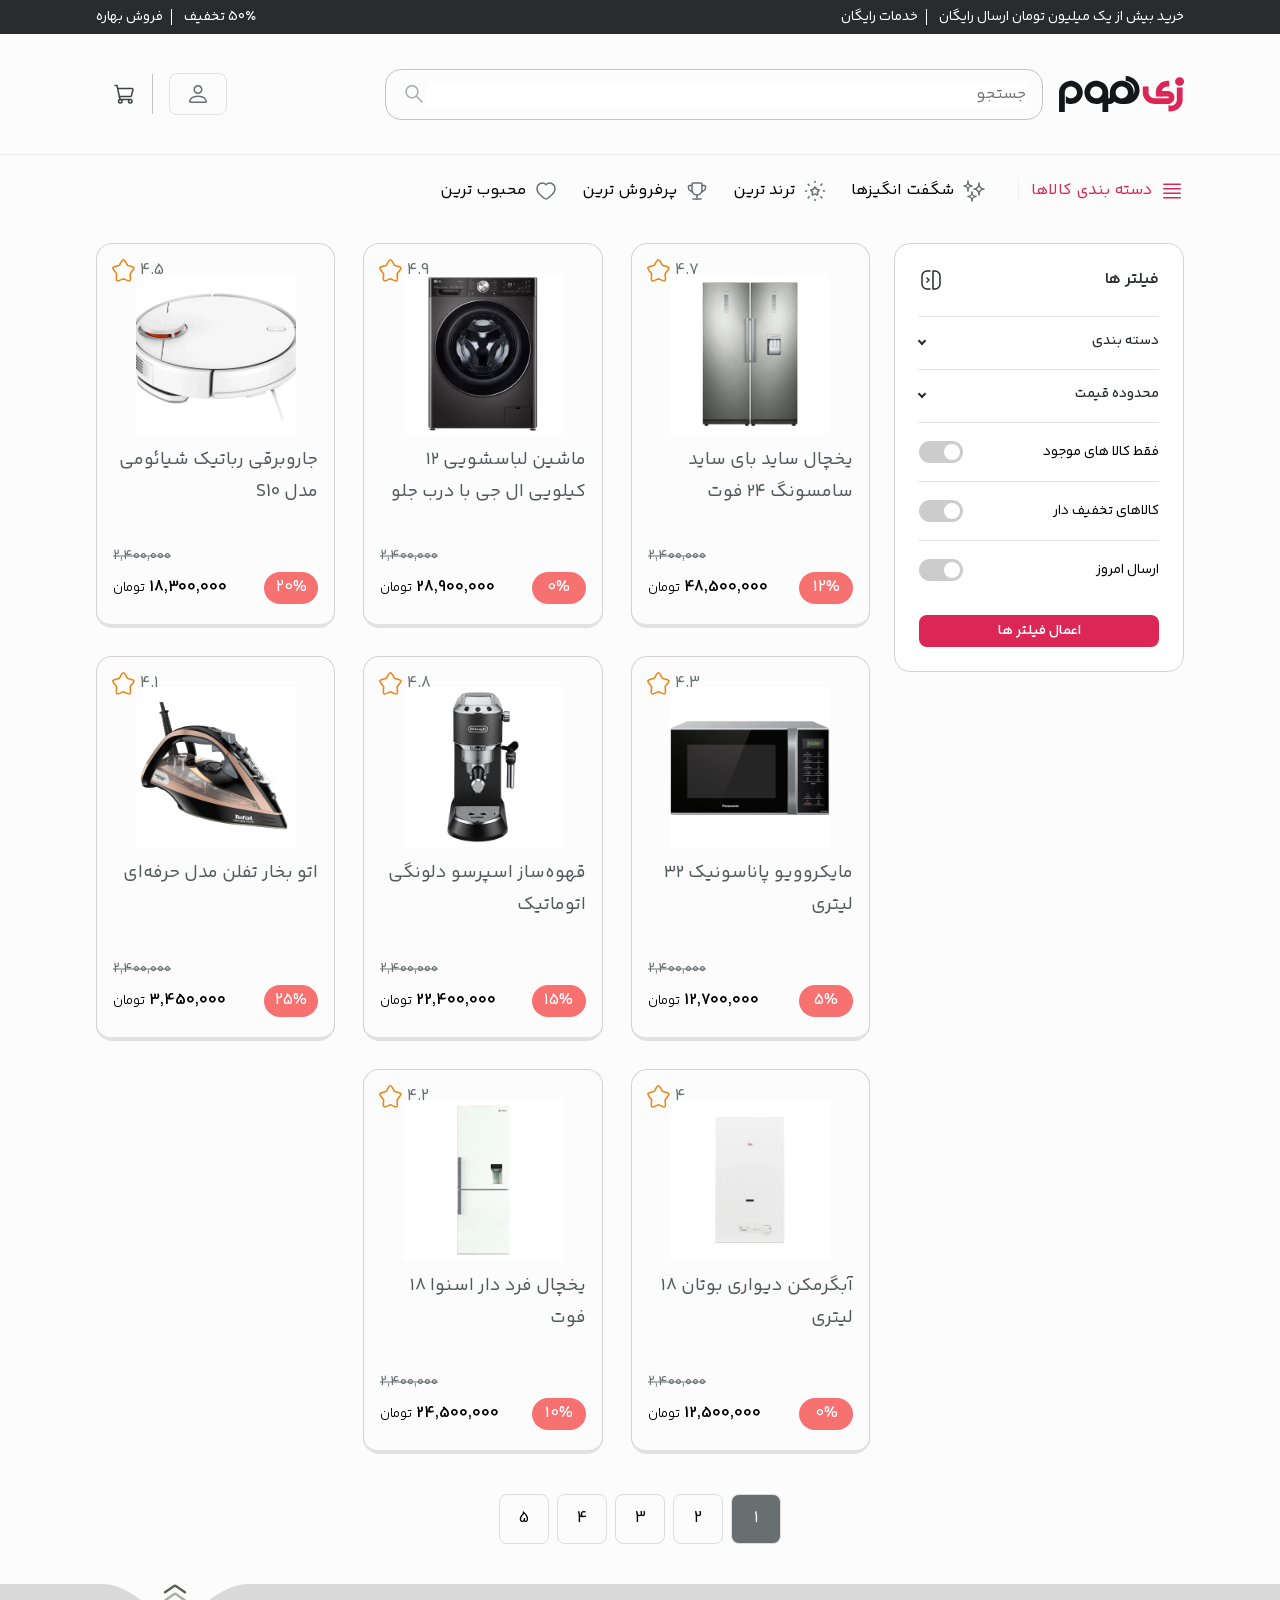
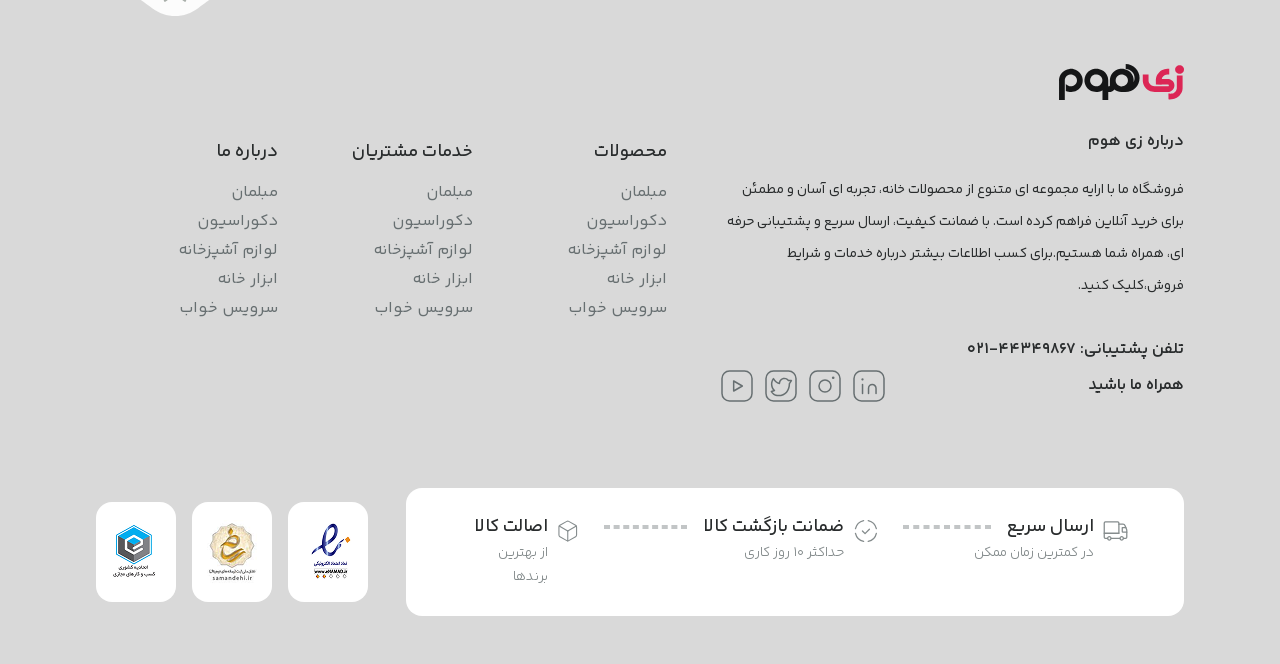
==== commit 52e40ec4: "Complete Shop.js" ====
--- a/shop.html
+++ b/shop.html
@@ -6,7 +6,7 @@
     <meta name="viewport" content="width=device-width, initial-scale=1.0">
     <title>Document</title>
     <link rel="stylesheet" href="style/style.css">
-    <link rel="stylesheet" href="style/category.css">
+    <link rel="stylesheet" href="style/shop.css">
 </head>
 
 <body>
@@ -715,7 +715,7 @@
 
                     <div class="filters__header">
                         <h3>فیلتر ها</h3>
-                        <div class="filters__icon">
+                        <div class="filters__icon" id="remove-filters">
                             <svg xmlns="http://www.w3.org/2000/svg" width="24" height="24" viewBox="0 0 24 24"
                                 fill="none">
                                 <path d="M8 14L10 12L8 10" stroke="#292C2D" stroke-width="1.5" stroke-linecap="round"
@@ -737,10 +737,8 @@
                             <span>دسته بندی</span>
                             <span class="arrow"></span>
                         </div>
-                        <div class="filters__content">
-                            <label><input type="checkbox"> سرخ کن</label>
-                            <label><input type="checkbox"> سرویس قابلمه</label>
-                            <label><input type="checkbox"> اجاق گاز</label>
+                        <div class="filters__content" id="cat-filter-container">
+                            <!-- Loaded From JS -->
                         </div>
                     </div>
 
@@ -751,19 +749,10 @@
                             <span class="arrow"></span>
                         </div>
                         <div class="filters__content">
-                            <input type="range">
-                        </div>
-                    </div>
-
-                    <!-- برند -->
-                    <div class="filters__item">
-                        <div class="filters__toggle">
-                            <span>برند</span>
-                            <span class="arrow"></span>
-                        </div>
-                        <div class="filters__content">
-                            <label><input type="checkbox"> فیلیپس</label>
-                            <label><input type="checkbox"> سامسونگ</label>
+                            <input type="range" id="price-range-input" step="1000000" value="1000000" min="1000000" max="100000000">
+                            <h5>
+                                محدوده قیمت تا : <span class="price-range">1,000,000</span>
+                            </h5>
                         </div>
                     </div>
 
@@ -771,7 +760,7 @@
                     <div class="filters__switch">
                         <span>فقط کالا های موجود</span>
                         <label class="switch">
-                            <input type="checkbox">
+                            <input type="checkbox" id="stock-product">
                             <span class="slider"></span>
                         </label>
                     </div>
@@ -779,7 +768,7 @@
                     <div class="filters__switch">
                         <span>کالاهای تخفیف دار</span>
                         <label class="switch">
-                            <input type="checkbox">
+                            <input type="checkbox" id="discount-product">
                             <span class="slider"></span>
                         </label>
                     </div>
@@ -787,448 +776,24 @@
                     <div class="filters__switch">
                         <span>ارسال امروز</span>
                         <label class="switch">
-                            <input type="checkbox">
+                            <input type="checkbox" id="today-send">
                             <span class="slider"></span>
                         </label>
                     </div>
 
+                    <div class="filter-btn-container">
+                        <button class="filter-btn" id="filter-btn">اعمال فیلتر ها </button>
+                    </div>
+
                 </aside>
 
                 <!-- Products -->
-                <div class="products">
-                    <div class="product">
-                        <div class="product-img">
-                            <img src="images/product-1.png" alt="">
-                        </div>
-                        <div class="product-detail">
-                            <div class="product-title">
-                                <h3>
-                                    قهوه ساز دلونگی
-                                    N-lITE 203 aIRlINKS
-                                </h3>
-                            </div>
-                            <div class="product-price">
-                                <div class="product-price-dis">
-                                    <div class="dis-product">
-                                        <span>۲,۴۰۰,۰۰۰</span>
-                                    </div>
-                                    <div class="main-price">
-                                        <div class="dis">
-                                            <span>30%</span>
-                                        </div>
-                                        <div>
-                                            <span class="price">
-                                                <span class="price-value">۱,۶۴۰,۰۰۰ </span>
-                                                <span class="price-currency">تومان</span>
-                                            </span>
-                                        </div>
-                                    </div>
-                                </div>
-                                <!-- <div class="product-price"></div> -->
-                            </div>
-                        </div>
-                        <div class="rate">
-                            <span>
-                                4.3
-                                <svg xmlns="http://www.w3.org/2000/svg" width="17" height="17" viewBox="0 0 17 17"
-                                    fill="none">
-                                    <path
-                                        d="M5.928 3.119C6.878 1.415 7.353.563 8.063.563s1.185.852 2.135 2.556l.246.44c.27.485.405.727.615.887s.473.219.997.338l.477.108c1.845.417 2.768.626 2.987 1.331.22.706-.41 1.441-1.667 2.912l-.325.38c-.358.418-.537.627-.617.886-.08.258-.053.537 0 1.095l.05.507c.19 1.962.285 2.944-.29 3.38-.574.436-1.437.038-3.165-.757l-.447-.206c-.49-.226-.736-.339-.996-.339s-.506.113-.996.34l-.447.205c-1.728.795-2.591 1.193-3.166.757s-.48-1.418-.289-3.38l.05-.507c.053-.558.08-.837 0-1.095-.08-.259-.26-.468-.617-.886l-.325-.38C1.015 7.665.387 6.929.606 6.223c.22-.705 1.142-.914 2.987-1.331l.477-.108c.524-.12.786-.178.997-.338s.345-.402.615-.886z"
-                                        stroke="#ec8514" stroke-width="1.125"></path>
-                                </svg>
-                            </span>
-                        </div>
-                    </div>
-                    <div class="product">
-                        <div class="product-img">
-                            <img src="images/product-1.png" alt="">
-                        </div>
-                        <div class="product-detail">
-                            <div class="product-title">
-                                <h3>
-                                    قهوه ساز دلونگی
-                                    N-lITE 203 aIRlINKS
-                                </h3>
-                            </div>
-                            <div class="product-price">
-                                <div class="product-price-dis">
-                                    <div class="dis-product">
-                                        <span>۲,۴۰۰,۰۰۰</span>
-                                    </div>
-                                    <div class="main-price">
-                                        <div class="dis">
-                                            <span>30%</span>
-                                        </div>
-                                        <div>
-                                            <span class="price">
-                                                <span class="price-value">۱,۶۴۰,۰۰۰ </span>
-                                                <span class="price-currency">تومان</span>
-                                            </span>
-                                        </div>
-                                    </div>
-                                </div>
-                                <!-- <div class="product-price"></div> -->
-                            </div>
-                        </div>
-                        <div class="rate">
-                            <span>
-                                4.3
-                                <svg xmlns="http://www.w3.org/2000/svg" width="17" height="17" viewBox="0 0 17 17"
-                                    fill="none">
-                                    <path
-                                        d="M5.928 3.119C6.878 1.415 7.353.563 8.063.563s1.185.852 2.135 2.556l.246.44c.27.485.405.727.615.887s.473.219.997.338l.477.108c1.845.417 2.768.626 2.987 1.331.22.706-.41 1.441-1.667 2.912l-.325.38c-.358.418-.537.627-.617.886-.08.258-.053.537 0 1.095l.05.507c.19 1.962.285 2.944-.29 3.38-.574.436-1.437.038-3.165-.757l-.447-.206c-.49-.226-.736-.339-.996-.339s-.506.113-.996.34l-.447.205c-1.728.795-2.591 1.193-3.166.757s-.48-1.418-.289-3.38l.05-.507c.053-.558.08-.837 0-1.095-.08-.259-.26-.468-.617-.886l-.325-.38C1.015 7.665.387 6.929.606 6.223c.22-.705 1.142-.914 2.987-1.331l.477-.108c.524-.12.786-.178.997-.338s.345-.402.615-.886z"
-                                        stroke="#ec8514" stroke-width="1.125"></path>
-                                </svg>
-                            </span>
-                        </div>
-                    </div>
-                    <div class="product">
-                        <div class="product-img">
-                            <img src="images/product-1.png" alt="">
-                        </div>
-                        <div class="product-detail">
-                            <div class="product-title">
-                                <h3>
-                                    قهوه ساز دلونگی
-                                    N-lITE 203 aIRlINKS
-                                </h3>
-                            </div>
-                            <div class="product-price">
-                                <div class="product-price-dis">
-                                    <div class="dis-product">
-                                        <span>۲,۴۰۰,۰۰۰</span>
-                                    </div>
-                                    <div class="main-price">
-                                        <div class="dis">
-                                            <span>30%</span>
-                                        </div>
-                                        <div>
-                                            <span class="price">
-                                                <span class="price-value">۱,۶۴۰,۰۰۰ </span>
-                                                <span class="price-currency">تومان</span>
-                                            </span>
-                                        </div>
-                                    </div>
-                                </div>
-                                <!-- <div class="product-price"></div> -->
-                            </div>
-                        </div>
-                        <div class="rate">
-                            <span>
-                                4.3
-                                <svg xmlns="http://www.w3.org/2000/svg" width="17" height="17" viewBox="0 0 17 17"
-                                    fill="none">
-                                    <path
-                                        d="M5.928 3.119C6.878 1.415 7.353.563 8.063.563s1.185.852 2.135 2.556l.246.44c.27.485.405.727.615.887s.473.219.997.338l.477.108c1.845.417 2.768.626 2.987 1.331.22.706-.41 1.441-1.667 2.912l-.325.38c-.358.418-.537.627-.617.886-.08.258-.053.537 0 1.095l.05.507c.19 1.962.285 2.944-.29 3.38-.574.436-1.437.038-3.165-.757l-.447-.206c-.49-.226-.736-.339-.996-.339s-.506.113-.996.34l-.447.205c-1.728.795-2.591 1.193-3.166.757s-.48-1.418-.289-3.38l.05-.507c.053-.558.08-.837 0-1.095-.08-.259-.26-.468-.617-.886l-.325-.38C1.015 7.665.387 6.929.606 6.223c.22-.705 1.142-.914 2.987-1.331l.477-.108c.524-.12.786-.178.997-.338s.345-.402.615-.886z"
-                                        stroke="#ec8514" stroke-width="1.125"></path>
-                                </svg>
-                            </span>
-                        </div>
-                    </div>
-                    <div class="product">
-                        <div class="product-img">
-                            <img src="images/product-1.png" alt="">
-                        </div>
-                        <div class="product-detail">
-                            <div class="product-title">
-                                <h3>
-                                    قهوه ساز دلونگی
-                                    N-lITE 203 aIRlINKS
-                                </h3>
-                            </div>
-                            <div class="product-price">
-                                <div class="product-price-dis">
-                                    <div class="dis-product">
-                                        <span>۲,۴۰۰,۰۰۰</span>
-                                    </div>
-                                    <div class="main-price">
-                                        <div class="dis">
-                                            <span>30%</span>
-                                        </div>
-                                        <div>
-                                            <span class="price">
-                                                <span class="price-value">۱,۶۴۰,۰۰۰ </span>
-                                                <span class="price-currency">تومان</span>
-                                            </span>
-                                        </div>
-                                    </div>
-                                </div>
-                                <!-- <div class="product-price"></div> -->
-                            </div>
-                        </div>
-                        <div class="rate">
-                            <span>
-                                4.3
-                                <svg xmlns="http://www.w3.org/2000/svg" width="17" height="17" viewBox="0 0 17 17"
-                                    fill="none">
-                                    <path
-                                        d="M5.928 3.119C6.878 1.415 7.353.563 8.063.563s1.185.852 2.135 2.556l.246.44c.27.485.405.727.615.887s.473.219.997.338l.477.108c1.845.417 2.768.626 2.987 1.331.22.706-.41 1.441-1.667 2.912l-.325.38c-.358.418-.537.627-.617.886-.08.258-.053.537 0 1.095l.05.507c.19 1.962.285 2.944-.29 3.38-.574.436-1.437.038-3.165-.757l-.447-.206c-.49-.226-.736-.339-.996-.339s-.506.113-.996.34l-.447.205c-1.728.795-2.591 1.193-3.166.757s-.48-1.418-.289-3.38l.05-.507c.053-.558.08-.837 0-1.095-.08-.259-.26-.468-.617-.886l-.325-.38C1.015 7.665.387 6.929.606 6.223c.22-.705 1.142-.914 2.987-1.331l.477-.108c.524-.12.786-.178.997-.338s.345-.402.615-.886z"
-                                        stroke="#ec8514" stroke-width="1.125"></path>
-                                </svg>
-                            </span>
-                        </div>
-                    </div>
-                    <div class="product">
-                        <div class="product-img">
-                            <img src="images/product-1.png" alt="">
-                        </div>
-                        <div class="product-detail">
-                            <div class="product-title">
-                                <h3>
-                                    قهوه ساز دلونگی
-                                    N-lITE 203 aIRlINKS
-                                </h3>
-                            </div>
-                            <div class="product-price">
-                                <div class="product-price-dis">
-                                    <div class="dis-product">
-                                        <span>۲,۴۰۰,۰۰۰</span>
-                                    </div>
-                                    <div class="main-price">
-                                        <div class="dis">
-                                            <span>30%</span>
-                                        </div>
-                                        <div>
-                                            <span class="price">
-                                                <span class="price-value">۱,۶۴۰,۰۰۰ </span>
-                                                <span class="price-currency">تومان</span>
-                                            </span>
-                                        </div>
-                                    </div>
-                                </div>
-                                <!-- <div class="product-price"></div> -->
-                            </div>
-                        </div>
-                        <div class="rate">
-                            <span>
-                                4.3
-                                <svg xmlns="http://www.w3.org/2000/svg" width="17" height="17" viewBox="0 0 17 17"
-                                    fill="none">
-                                    <path
-                                        d="M5.928 3.119C6.878 1.415 7.353.563 8.063.563s1.185.852 2.135 2.556l.246.44c.27.485.405.727.615.887s.473.219.997.338l.477.108c1.845.417 2.768.626 2.987 1.331.22.706-.41 1.441-1.667 2.912l-.325.38c-.358.418-.537.627-.617.886-.08.258-.053.537 0 1.095l.05.507c.19 1.962.285 2.944-.29 3.38-.574.436-1.437.038-3.165-.757l-.447-.206c-.49-.226-.736-.339-.996-.339s-.506.113-.996.34l-.447.205c-1.728.795-2.591 1.193-3.166.757s-.48-1.418-.289-3.38l.05-.507c.053-.558.08-.837 0-1.095-.08-.259-.26-.468-.617-.886l-.325-.38C1.015 7.665.387 6.929.606 6.223c.22-.705 1.142-.914 2.987-1.331l.477-.108c.524-.12.786-.178.997-.338s.345-.402.615-.886z"
-                                        stroke="#ec8514" stroke-width="1.125"></path>
-                                </svg>
-                            </span>
-                        </div>
-                    </div>
-                    <div class="product">
-                        <div class="product-img">
-                            <img src="images/product-1.png" alt="">
-                        </div>
-                        <div class="product-detail">
-                            <div class="product-title">
-                                <h3>
-                                    قهوه ساز دلونگی
-                                    N-lITE 203 aIRlINKS
-                                </h3>
-                            </div>
-                            <div class="product-price">
-                                <div class="product-price-dis">
-                                    <div class="dis-product">
-                                        <span>۲,۴۰۰,۰۰۰</span>
-                                    </div>
-                                    <div class="main-price">
-                                        <div class="dis">
-                                            <span>30%</span>
-                                        </div>
-                                        <div>
-                                            <span class="price">
-                                                <span class="price-value">۱,۶۴۰,۰۰۰ </span>
-                                                <span class="price-currency">تومان</span>
-                                            </span>
-                                        </div>
-                                    </div>
-                                </div>
-                                <!-- <div class="product-price"></div> -->
-                            </div>
-                        </div>
-                        <div class="rate">
-                            <span>
-                                4.3
-                                <svg xmlns="http://www.w3.org/2000/svg" width="17" height="17" viewBox="0 0 17 17"
-                                    fill="none">
-                                    <path
-                                        d="M5.928 3.119C6.878 1.415 7.353.563 8.063.563s1.185.852 2.135 2.556l.246.44c.27.485.405.727.615.887s.473.219.997.338l.477.108c1.845.417 2.768.626 2.987 1.331.22.706-.41 1.441-1.667 2.912l-.325.38c-.358.418-.537.627-.617.886-.08.258-.053.537 0 1.095l.05.507c.19 1.962.285 2.944-.29 3.38-.574.436-1.437.038-3.165-.757l-.447-.206c-.49-.226-.736-.339-.996-.339s-.506.113-.996.34l-.447.205c-1.728.795-2.591 1.193-3.166.757s-.48-1.418-.289-3.38l.05-.507c.053-.558.08-.837 0-1.095-.08-.259-.26-.468-.617-.886l-.325-.38C1.015 7.665.387 6.929.606 6.223c.22-.705 1.142-.914 2.987-1.331l.477-.108c.524-.12.786-.178.997-.338s.345-.402.615-.886z"
-                                        stroke="#ec8514" stroke-width="1.125"></path>
-                                </svg>
-                            </span>
-                        </div>
-                    </div>
-                    <div class="product">
-                        <div class="product-img">
-                            <img src="images/product-1.png" alt="">
-                        </div>
-                        <div class="product-detail">
-                            <div class="product-title">
-                                <h3>
-                                    قهوه ساز دلونگی
-                                    N-lITE 203 aIRlINKS
-                                </h3>
-                            </div>
-                            <div class="product-price">
-                                <div class="product-price-dis">
-                                    <div class="dis-product">
-                                        <span>۲,۴۰۰,۰۰۰</span>
-                                    </div>
-                                    <div class="main-price">
-                                        <div class="dis">
-                                            <span>30%</span>
-                                        </div>
-                                        <div>
-                                            <span class="price">
-                                                <span class="price-value">۱,۶۴۰,۰۰۰ </span>
-                                                <span class="price-currency">تومان</span>
-                                            </span>
-                                        </div>
-                                    </div>
-                                </div>
-                                <!-- <div class="product-price"></div> -->
-                            </div>
-                        </div>
-                        <div class="rate">
-                            <span>
-                                4.3
-                                <svg xmlns="http://www.w3.org/2000/svg" width="17" height="17" viewBox="0 0 17 17"
-                                    fill="none">
-                                    <path
-                                        d="M5.928 3.119C6.878 1.415 7.353.563 8.063.563s1.185.852 2.135 2.556l.246.44c.27.485.405.727.615.887s.473.219.997.338l.477.108c1.845.417 2.768.626 2.987 1.331.22.706-.41 1.441-1.667 2.912l-.325.38c-.358.418-.537.627-.617.886-.08.258-.053.537 0 1.095l.05.507c.19 1.962.285 2.944-.29 3.38-.574.436-1.437.038-3.165-.757l-.447-.206c-.49-.226-.736-.339-.996-.339s-.506.113-.996.34l-.447.205c-1.728.795-2.591 1.193-3.166.757s-.48-1.418-.289-3.38l.05-.507c.053-.558.08-.837 0-1.095-.08-.259-.26-.468-.617-.886l-.325-.38C1.015 7.665.387 6.929.606 6.223c.22-.705 1.142-.914 2.987-1.331l.477-.108c.524-.12.786-.178.997-.338s.345-.402.615-.886z"
-                                        stroke="#ec8514" stroke-width="1.125"></path>
-                                </svg>
-                            </span>
-                        </div>
-                    </div>
-                    <div class="product">
-                        <div class="product-img">
-                            <img src="images/product-1.png" alt="">
-                        </div>
-                        <div class="product-detail">
-                            <div class="product-title">
-                                <h3>
-                                    قهوه ساز دلونگی
-                                    N-lITE 203 aIRlINKS
-                                </h3>
-                            </div>
-                            <div class="product-price">
-                                <div class="product-price-dis">
-                                    <div class="dis-product">
-                                        <span>۲,۴۰۰,۰۰۰</span>
-                                    </div>
-                                    <div class="main-price">
-                                        <div class="dis">
-                                            <span>30%</span>
-                                        </div>
-                                        <div>
-                                            <span class="price">
-                                                <span class="price-value">۱,۶۴۰,۰۰۰ </span>
-                                                <span class="price-currency">تومان</span>
-                                            </span>
-                                        </div>
-                                    </div>
-                                </div>
-                                <!-- <div class="product-price"></div> -->
-                            </div>
-                        </div>
-                        <div class="rate">
-                            <span>
-                                4.3
-                                <svg xmlns="http://www.w3.org/2000/svg" width="17" height="17" viewBox="0 0 17 17"
-                                    fill="none">
-                                    <path
-                                        d="M5.928 3.119C6.878 1.415 7.353.563 8.063.563s1.185.852 2.135 2.556l.246.44c.27.485.405.727.615.887s.473.219.997.338l.477.108c1.845.417 2.768.626 2.987 1.331.22.706-.41 1.441-1.667 2.912l-.325.38c-.358.418-.537.627-.617.886-.08.258-.053.537 0 1.095l.05.507c.19 1.962.285 2.944-.29 3.38-.574.436-1.437.038-3.165-.757l-.447-.206c-.49-.226-.736-.339-.996-.339s-.506.113-.996.34l-.447.205c-1.728.795-2.591 1.193-3.166.757s-.48-1.418-.289-3.38l.05-.507c.053-.558.08-.837 0-1.095-.08-.259-.26-.468-.617-.886l-.325-.38C1.015 7.665.387 6.929.606 6.223c.22-.705 1.142-.914 2.987-1.331l.477-.108c.524-.12.786-.178.997-.338s.345-.402.615-.886z"
-                                        stroke="#ec8514" stroke-width="1.125"></path>
-                                </svg>
-                            </span>
-                        </div>
-                    </div>
-                    <div class="product">
-                        <div class="product-img">
-                            <img src="images/product-1.png" alt="">
-                        </div>
-                        <div class="product-detail">
-                            <div class="product-title">
-                                <h3>
-                                    قهوه ساز دلونگی
-                                    N-lITE 203 aIRlINKS
-                                </h3>
-                            </div>
-                            <div class="product-price">
-                                <div class="product-price-dis">
-                                    <div class="dis-product">
-                                        <span>۲,۴۰۰,۰۰۰</span>
-                                    </div>
-                                    <div class="main-price">
-                                        <div class="dis">
-                                            <span>30%</span>
-                                        </div>
-                                        <div>
-                                            <span class="price">
-                                                <span class="price-value">۱,۶۴۰,۰۰۰ </span>
-                                                <span class="price-currency">تومان</span>
-                                            </span>
-                                        </div>
-                                    </div>
-                                </div>
-                                <!-- <div class="product-price"></div> -->
-                            </div>
-                        </div>
-                        <div class="rate">
-                            <span>
-                                4.3
-                                <svg xmlns="http://www.w3.org/2000/svg" width="17" height="17" viewBox="0 0 17 17"
-                                    fill="none">
-                                    <path
-                                        d="M5.928 3.119C6.878 1.415 7.353.563 8.063.563s1.185.852 2.135 2.556l.246.44c.27.485.405.727.615.887s.473.219.997.338l.477.108c1.845.417 2.768.626 2.987 1.331.22.706-.41 1.441-1.667 2.912l-.325.38c-.358.418-.537.627-.617.886-.08.258-.053.537 0 1.095l.05.507c.19 1.962.285 2.944-.29 3.38-.574.436-1.437.038-3.165-.757l-.447-.206c-.49-.226-.736-.339-.996-.339s-.506.113-.996.34l-.447.205c-1.728.795-2.591 1.193-3.166.757s-.48-1.418-.289-3.38l.05-.507c.053-.558.08-.837 0-1.095-.08-.259-.26-.468-.617-.886l-.325-.38C1.015 7.665.387 6.929.606 6.223c.22-.705 1.142-.914 2.987-1.331l.477-.108c.524-.12.786-.178.997-.338s.345-.402.615-.886z"
-                                        stroke="#ec8514" stroke-width="1.125"></path>
-                                </svg>
-                            </span>
-                        </div>
-                    </div>
-                    <div class="product">
-                        <div class="product-img">
-                            <img src="images/product-1.png" alt="">
-                        </div>
-                        <div class="product-detail">
-                            <div class="product-title">
-                                <h3>
-                                    قهوه ساز دلونگی
-                                    N-lITE 203 aIRlINKS
-                                </h3>
-                            </div>
-                            <div class="product-price">
-                                <div class="product-price-dis">
-                                    <div class="dis-product">
-                                        <span>۲,۴۰۰,۰۰۰</span>
-                                    </div>
-                                    <div class="main-price">
-                                        <div class="dis">
-                                            <span>30%</span>
-                                        </div>
-                                        <div>
-                                            <span class="price">
-                                                <span class="price-value">۱,۶۴۰,۰۰۰ </span>
-                                                <span class="price-currency">تومان</span>
-                                            </span>
-                                        </div>
-                                    </div>
-                                </div>
-                                <!-- <div class="product-price"></div> -->
-                            </div>
-                        </div>
-                        <div class="rate">
-                            <span>
-                                4.3
-                                <svg xmlns="http://www.w3.org/2000/svg" width="17" height="17" viewBox="0 0 17 17"
-                                    fill="none">
-                                    <path
-                                        d="M5.928 3.119C6.878 1.415 7.353.563 8.063.563s1.185.852 2.135 2.556l.246.44c.27.485.405.727.615.887s.473.219.997.338l.477.108c1.845.417 2.768.626 2.987 1.331.22.706-.41 1.441-1.667 2.912l-.325.38c-.358.418-.537.627-.617.886-.08.258-.053.537 0 1.095l.05.507c.19 1.962.285 2.944-.29 3.38-.574.436-1.437.038-3.165-.757l-.447-.206c-.49-.226-.736-.339-.996-.339s-.506.113-.996.34l-.447.205c-1.728.795-2.591 1.193-3.166.757s-.48-1.418-.289-3.38l.05-.507c.053-.558.08-.837 0-1.095-.08-.259-.26-.468-.617-.886l-.325-.38C1.015 7.665.387 6.929.606 6.223c.22-.705 1.142-.914 2.987-1.331l.477-.108c.524-.12.786-.178.997-.338s.345-.402.615-.886z"
-                                        stroke="#ec8514" stroke-width="1.125"></path>
-                                </svg>
-                            </span>
-                        </div>
-                    </div>
+                <div class="products" id="shop-products-container">
+                    <!-- Loaded From JS -->
                 </div>
                 
             </section>
+            <ul class="pagination-items"></ul>
         </div>
     </main>
 
@@ -1507,7 +1072,7 @@
             </div>
         </div>
     </footer>
-    <script src="js/shop.js"></script>
+    <script src="js/shop.js" type="module"></script>
 </body>
 
 </html>
--- a/style/style.css
+++ b/style/style.css
@@ -929,6 +929,11 @@
     border-radius: 16px;
 }
 
+.category .category-container .category-items .category-item .category-item-img  {
+    width: 200px;
+    height: 200px;
+}
+
 .category .category-container .category-items .category-item .category-item-img img {
     width: 100%;
     height: 100%;
@@ -1069,14 +1074,25 @@
 .most-sale-b-tab-content .most-sale-tab-content,
 .most-popular-b-tab-content .most-popular-tab-content {
     display: none;
+}
+
+.products-grid {
+    display: grid;
     grid-template-columns: repeat(2, minmax(0, 1fr));
     gap: 16px;
     column-gap: 8px;
 }
 
+.no-products {
+    text-align: center;
+    padding: 40px;
+    color: #999;
+    font-size: 16px;
+}
+
 .most-sale-tab-content.active,
 .most-popular-tab-content.active {
-    display: grid;
+    display: block;
 }
 
 /* Ene Most Sale */
@@ -3495,8 +3511,8 @@
 
 @media screen and (min-width : 640px) {
 
-    .most-sale-b-tab-content .most-sale-tab-content,
-    .most-popular-b-tab-content .most-popular-tab-content {
+    .most-sale-b-tab-content .most-sale-tab-content .products-grid,
+    .most-popular-b-tab-content .most-popular-tab-content  .products-grid{
         grid-template-columns: repeat(3, minmax(0, 1fr));
         gap: 10px;
     }
@@ -3655,8 +3671,8 @@
         font-weight: 400;
     }
 
-    .most-sale-b-tab-content .most-sale-tab-content,
-    .most-popular-b-tab-content .most-popular-tab-content {
+    .most-sale-b-tab-content .most-sale-tab-content .products-grid,
+    .most-popular-b-tab-content .most-popular-tab-content .products-grid {
         grid-template-columns: repeat(3, minmax(0, 1fr));
         gap: 20px;
     }
@@ -3811,8 +3827,8 @@
         width: 72%;
     }
 
-    .most-sale-b-tab-content .most-sale-tab-content,
-    .most-popular-b-tab-content .most-popular-tab-content {
+    .most-sale-b-tab-content .most-sale-tab-content .products-grid,
+    .most-popular-b-tab-content .most-popular-tab-content .products-grid {
         grid-template-columns: repeat(4, minmax(0, 1fr));
         gap: 24px;
     }
--- a/style/shop.css
+++ b/style/shop.css
@@ -0,0 +1,312 @@
+/* ==========================================
+   SHOP CATEGORY PAGE - MOBILE FIRST
+========================================== */
+
+/* ===== Layout ===== */
+
+.shop-category {
+    display: flex;
+    flex-direction: column;
+    gap: 24px;
+}
+
+/* ==========================================
+   FILTERS (ASIDE)
+========================================== */
+
+.shop-category .filters {
+    width: 100%;
+    position: sticky;
+    top: 10px;
+    background: #fff;
+    padding: 24px;
+    border-radius: 16px;
+    border: 1px solid #D1D4D4;
+    -webkit-border-radius: 16px;
+    -moz-border-radius: 16px;
+    -ms-border-radius: 16px;
+    -o-border-radius: 16px;
+}
+
+/* Header */
+
+.shop-category .filters .filters__header {
+    display: flex;
+    justify-content: space-between;
+    align-items: center;
+    padding-bottom: 24px;
+}
+
+.shop-category .filters .filters__header h3 {
+    font-size: 16px;
+    font-weight: 600;
+    color: #292C2D;
+}
+
+.shop-category .filters .filters__icon {
+    cursor: pointer;
+}
+
+/* Divider */
+
+.shop-category .filters .filters__item,
+.shop-category .filters .filters__switch {
+    border-top: 1px solid #E1E2E3;
+}
+
+/* Accordion Items */
+
+.shop-category .filters .filters__item {
+    padding: 16px 0 20px 0;
+}
+
+.shop-category .filters .filters__toggle {
+    display: flex;
+    justify-content: space-between;
+    align-items: center;
+    cursor: pointer;
+    font-size: 14px;
+    font-weight: 500;
+    color: #292C2D;
+}
+
+.shop-category .filters .filters__toggle .arrow {
+    width: 6px;
+    height: 6px;
+    border-right: 2px solid #292C2D;
+    border-bottom: 2px solid #292C2D;
+    transform: rotate(45deg);
+    transition: 250ms ease-in-out;
+    -webkit-transition: 250ms ease-in-out;
+    -moz-transition: 250ms ease-in-out;
+    -ms-transition: 250ms ease-in-out;
+    -o-transition: 250ms ease-in-out;
+}
+
+.shop-category .filters .filters__item .filters__toggle.active .arrow {
+    transform: rotate(-135deg);
+}
+
+/* Accordion Content */
+
+.shop-category .filters .filters__content {
+    max-height: 0;
+    overflow: hidden;
+    transition: all 200ms ease-in-out;
+    padding-top: 0;
+    -webkit-transition: all 200ms ease-in-out;
+    -moz-transition: all 200ms ease-in-out;
+    -ms-transition: all 200ms ease-in-out;
+    -o-transition: all 200ms ease-in-out;
+}
+
+.shop-category .filters .filters__item .filters__toggle.active .filters__content {
+    max-height: 300px;
+    padding-top: 12px;
+}
+
+.shop-category .filters .filters__content label {
+    display: flex;
+    align-items: center;
+    gap: 8px;
+    font-size: 13px;
+    margin-bottom: 12px;
+    cursor: pointer;
+}
+
+.shop-category .filters input[type="checkbox"] {
+    appearance: none;
+    -webkit-appearance: none;
+    width: 20px;
+    height: 20px;
+    border: 1px solid #676F71;
+    border-radius: 4px;
+    cursor: pointer;
+    position: relative;
+    transition: all 0.2s ease-in-out;
+    vertical-align: middle;
+    -webkit-border-radius: 4px;
+    -moz-border-radius: 4px;
+    -ms-border-radius: 4px;
+    -o-border-radius: 4px;
+    -webkit-transition: all 0.2s ease-in-out;
+    -moz-transition: all 0.2s ease-in-out;
+    -ms-transition: all 0.2s ease-in-out;
+    -o-transition: all 0.2s ease-in-out;
+}
+
+
+.shop-category .filters input[type="checkbox"]:checked {
+    background-color: #DC2655;
+    border-color: #DC2655;
+}
+
+.shop-category .filters input[type="checkbox"]:checked::after {
+    content: "";
+    position: absolute;
+    width: 5px;
+    height: 9px;
+    border: 2px solid #fff;
+    border-top: none;
+    border-left: none;
+    inset: 0;
+    margin: auto;
+    transform: rotate(45deg);
+    -webkit-transform: rotate(45deg);
+    -moz-transform: rotate(45deg);
+    -ms-transform: rotate(45deg);
+    -o-transform: rotate(45deg);
+}
+
+/* Range */
+
+.shop-category .filters .filters__content input[type="range"] {
+    width: 100%;
+}
+
+/* Switch Rows */
+
+.shop-category .filters .filters__switch {
+    display: flex;
+    justify-content: space-between;
+    align-items: center;
+    padding: 18px 0;
+    font-size: 14px;
+}
+
+/* Switch Design */
+
+.shop-category .filters .switch {
+    position: relative;
+    width: 44px;
+    height: 22px;
+    cursor: pointer;
+}
+
+.shop-category .filters .switch input {
+    display: none;
+}
+
+.shop-category .filters .switch .slider {
+    position: absolute;
+    inset: 0;
+    background: #ccc;
+    border-radius: 50px;
+    transition: 0.3s ease;
+}
+
+.shop-category .filters .switch .slider:before {
+    content: "";
+    position: absolute;
+    width: 16px;
+    height: 16px;
+    top: 3px;
+    right: 3px;
+    background: #fff;
+    border-radius: 50%;
+    transition: all 250ms ease-in-out;
+    -webkit-transition: all 250ms ease-in-out;
+    -moz-transition: all 250ms ease-in-out;
+    -ms-transition: all 250ms ease-in-out;
+    -o-transition: all 250ms ease-in-out;
+}
+
+.shop-category .filters .switch input:checked + .slider {
+    background: #DC2655;
+}
+
+.shop-category .filters .switch input:checked + .slider:before {
+    transform: translateX(-22px);
+}
+
+.shop-category .filters .filter-btn-container {
+    margin-top: 16px;
+    width: 100%;
+}
+
+.shop-category .filters .filter-btn-container .filter-btn {
+    background-color: #DC2655;
+    color: #fff;
+    font-size: 14px;
+    font-weight: 600;
+    width: 100%;
+    display: flex;
+    align-items: center;
+    justify-content: center;
+    padding-block: 8px;
+    border-radius: 8px;
+    -webkit-border-radius: 8px;
+    -moz-border-radius: 8px;
+    -ms-border-radius: 8px;
+    -o-border-radius: 8px;
+}
+
+.shop-category .products {
+    display: grid;
+    grid-template-columns: repeat(2, 1fr);
+    gap: 20px;
+}
+
+.pagination-items {
+    display: flex;
+    align-items: center;
+    justify-content: center;
+    gap: 8px;
+    margin-top: 40px;
+}
+
+.pagination-items li.page {
+    width: 50px;
+    height: 50px;
+    display: flex;
+    align-items: center;
+    justify-content: center;
+    border: 1px solid #ddd;
+    border-radius: 8px;
+    cursor: pointer;
+    -webkit-border-radius: 8px;
+    -moz-border-radius: 8px;
+    -ms-border-radius: 8px;
+    -o-border-radius: 8px;
+}
+
+.pagination-items .page.active {
+    background-color: #676F71;
+    color: #fff;
+}
+
+/* ==========================================
+   TABLET (min-width: 768px)
+========================================== */
+
+@media (min-width: 768px) {
+
+    .shop-category .products {
+        grid-template-columns: repeat(2, 1fr);
+        gap: 24px;
+    }
+
+}
+
+/* ==========================================
+   DESKTOP (min-width: 992px)
+========================================== */
+
+@media (min-width: 992px) {
+
+    .shop-category {
+        flex-direction: row;
+        align-items: flex-start;
+    }
+
+    .shop-category .filters {
+        width: 290px;
+        min-width: 290px;
+    }
+
+    .shop-category .products {
+        flex: 1;
+        grid-template-columns: repeat(3, 1fr);
+        gap: 28px;
+    }
+}
